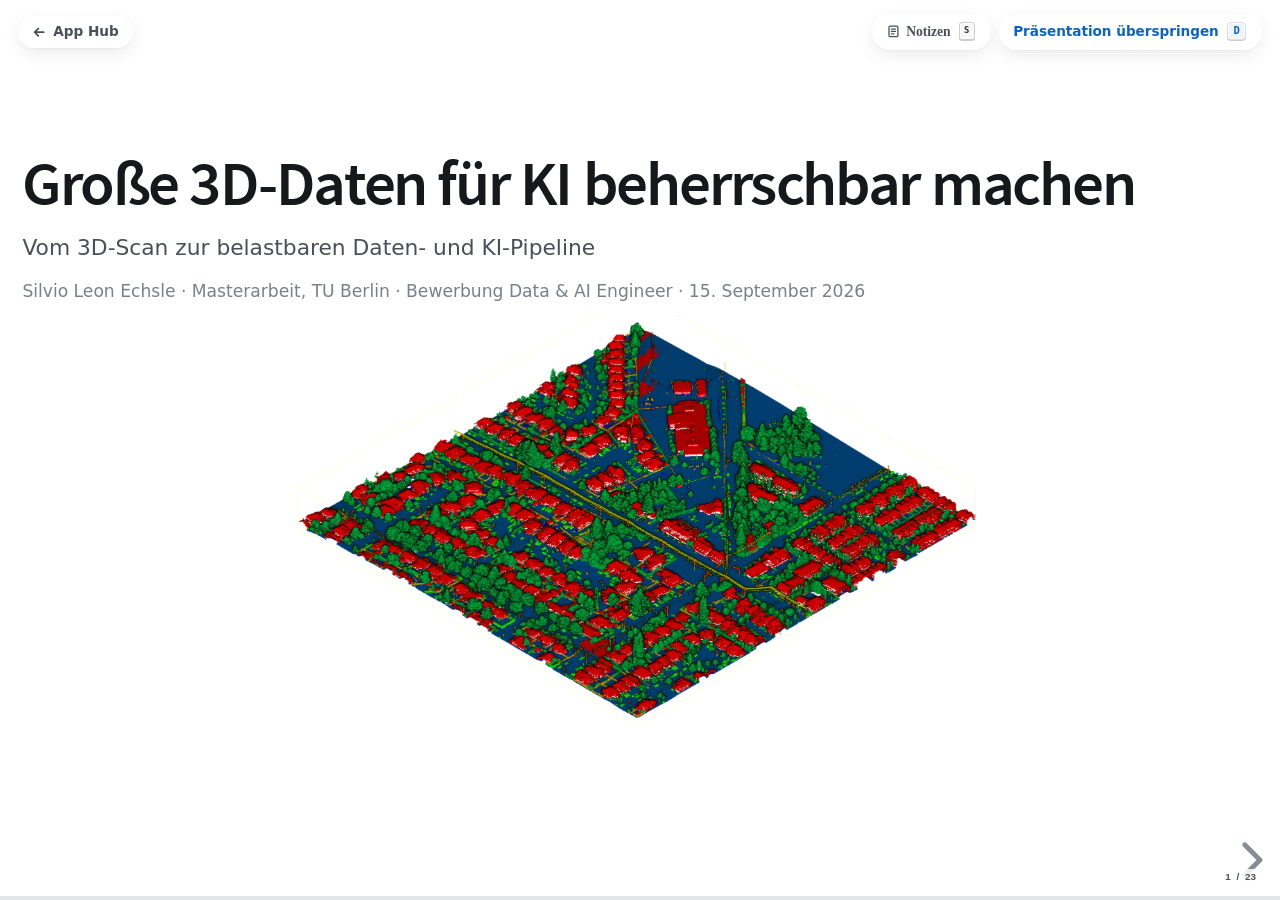
==== apps/point-cloud-toolkit/index.html @ a2a61ec9 "Update static presentation build" ====
<!DOCTYPE html><html lang="de"><head><meta charset="utf-8"><meta name="viewport" content="width=device-width, initial-scale=1.0, maximum-scale=1.0, user-scalable=no, minimal-ui"><title>Große 3D-Daten für KI beherrschbar machen</title><meta name="author" content="Silvio Leon Echsle"><link rel="stylesheet" href="presentation/revealjs/dist/reset.css"><link rel="stylesheet" href="presentation/revealjs/dist/reveal.css"><link rel="stylesheet" href="presentation/revealjs/dist/theme/white.css" id="theme"><!--This CSS is generated by the Asciidoctor reveal.js converter to further integrate AsciiDoc's existing semantic with reveal.js--><link rel="stylesheet" href="presentation/deck-generated-1.css"><meta name="color-scheme" content="light">
<meta name="description" content="Vom 3D-Scan zur belastbaren Daten- und KI-Pipeline – Bewerbungspräsentation Data &amp; AI Engineering">
<link rel="stylesheet" href="presentation/deck.css"></head><body><div class="reveal"><div class="slides"><section class="title" data-state="title"><h1>Große 3D-Daten für KI beherrschbar machen</h1><div class="preamble"><div class="paragraph subtitle"><p>Vom 3D-Scan zur belastbaren Daten- und KI-Pipeline</p></div>
<div class="paragraph meta"><p>Silvio Leon Echsle · Masterarbeit, TU Berlin · Bewerbung Data &amp; AI Engineer · 15. September 2026</p></div>
<div class="imageblock title-scene"><img src="presentation/images/global_scene_pred_kdtree.png" alt="Klassifizierte große 3D-Szene"></div>
<aside class="notes"><div class="ulist"><ul><li><p>Guten Morgen, vielen Dank für die Einladung</p></li><li><p>Ein Scanner erzeugt Millionen Punkte, aber noch kein Verständnis</p></li><li><p>Wie wird daraus eine belastbare KI-Lösung?</p></li><li><p>Masterarbeit an der TU Berlin</p></li><li><p>Zuerst die Daten selbst</p></li></ul></div></aside></div><p class="byline">
  <span class="author">Silvio Leon Echsle <a href="mailto:s.echsle@web.de">s.echsle@web.de</a></span>
  </p></section>
<section id="daten-verstehen" class="step-1"><h2>Ein Scanner macht die reale Welt messbar</h2><div class="slide-content"><div class="openblock scan-story"><div class="content"><div class="imageblock"><img src="presentation/images/als_vs_tls_mls_schematic.png" alt="als vs tls mls schematic" width="100%"></div>
<div class="paragraph scan-definition"><p>Ein 3D-Scanner tastet seine Umgebung ab. Millionen Messpunkte ergeben gemeinsam ein digitales 3D-Abbild.</p></div></div></div>
<div class="source-strip">
  <div><strong>aus der Luft</strong><span>Drohne oder Flugzeug</span></div>
  <div><strong>vom Boden</strong><span>stationärer Scanner</span></div>
  <div><strong>in Bewegung</strong><span>Fahrzeug oder Roboter</span></div>
</div>
<p class="scan-benefit"><strong>Nutzen</strong> Vermessung, Dokumentation und industrielle Prüfung</p>
<aside class="notes"><div class="ulist"><ul><li><p>Daten erfassen</p></li><li><p>Laser misst Abstand in viele Richtungen</p></li><li><p>Jeder Treffer wird ein Punkt im Raum</p></li><li><p>Viele Punkte ergeben Form und Oberfläche</p></li><li><p>Luftgestützte Erfassung von oben</p></li><li><p>Messpunkte werden erst durch einen Anwendungsfall wertvoll</p></li></ul></div></aside></div></section>
<section id="_beispiel_eine_digitalisierte_gasturbine" class="step-1"><h2>Beispiel: Eine digitalisierte Gasturbine</h2><div class="slide-content"><div class="industry-example">
  <img src="presentation/images/gas_turbine_scan_concept.png" alt="Illustration einer Gasturbine, die als 3D-Punktwolke erfasst wird">
  <div class="industry-copy">
    <div class="industry-question">Welche Punkte gehören zu welchem Bauteil?</div>
    <div class="industry-outcomes"><span>Bauteile erkennen</span><span>Soll und Ist vergleichen</span><span>Inspektion unterstützen</span><span>Digitalen Zwilling vorbereiten</span></div>
  </div>
</div>
<aside class="notes"><div class="ulist"><ul><li><p>Scan liefert zunächst Geometrie ohne Bauteilnamen</p></li><li><p>KI könnte Gehäuse, Leitungen oder Flansche unterscheiden</p></li><li><p>Darauf aufbauend Vergleich, Dokumentation und Wartung</p></li><li><p>Anwendungsfall mit Daten und Folgeprozess verbinden</p></li><li><p>Dafür braucht jeder Punkt eine Bedeutung</p></li></ul></div></aside></div></section>
<section id="_die_ki_gibt_jedem_punkt_eine_bedeutung" class="step-1"><h2>Die KI gibt jedem Punkt eine Bedeutung</h2><div class="slide-content"><div class="classification-visual">
  <div class="raw-cloud" aria-label="Unklassifizierte Punktwolke"><b></b><b></b><b></b><b></b><b></b><b></b><b></b><b></b><b></b><b></b><b></b><b></b><span>nur Messpunkte</span></div>
  <div class="classification-machine"><strong>KI</strong><small>betrachtet Form und Umgebung</small></div>
  <div class="labeled-cloud" aria-label="Klassifizierte Punktwolke"><b></b><b></b><b></b><b></b><b></b><b></b><b></b><b></b><b></b><b></b><b></b><b></b><span>Boden · Gebäude · Fahrzeug · Vegetation</span></div>
</div>
<p class="plain-definition"><strong>Semantische Segmentierung</strong> bedeutet hier: Die KI entscheidet für jeden Punkt, was er darstellt.</p>
<aside class="notes"><div class="ulist"><ul><li><p>Manuelle Beschriftung von Millionen Punkten nicht praktikabel</p></li><li><p>KI nutzt Geometrie und lokale Nachbarschaft</p></li><li><p>Fachbegriff erst nach dem Alltagsbild nennen</p></li><li><p>Semantische Segmentierung bedeutet Klasse pro Punkt</p></li><li><p>Boden, Gebäude, Fahrzeuge, Vegetation und Leitungen</p></li><li><p>Große Szenen erzeugen ein Skalierungsproblem</p></li></ul></div></aside></div></section>
<section id="zerlegen" class="step-2"><h2>Eine ganze Szene passt nicht auf einmal in den Grafikspeicher</h2><div class="slide-content"><div class="scale-problem">
  <div class="scale-scene"><strong>≈ 12 Mio.</strong><span>Punkte in einer Szene</span></div>
  <div class="scale-block">zu groß für einen Durchlauf</div>
  <div class="scale-gpu"><strong>45.000</strong><span>Punkte je Teilbereich im Experiment</span></div>
</div>
<div class="scale-reason"><span>Globale Aufmerksamkeit vergleicht jeden Punkt mit jedem anderen.</span><strong>144 Billionen Punktpaare</strong></div>
<aside class="notes"><div class="ulist"><ul><li><p>Zentrale technische Herausforderung</p></li><li><p>Ungefähr 12 Millionen Punkte in einer Szene</p></li><li><p>Modell verarbeitet begrenzte lokale Ausschnitte</p></li><li><p>Naive globale Aufmerksamkeit vergleicht jeden Punkt mit jedem Punkt</p></li><li><p>144 Billionen Paarwerte</p></li><li><p>Etwa 288 TB pro Kopf in FP16, nur für die Aufmerksamkeitsmatrix</p></li><li><p>Ohne Aktivierungen, Gradienten oder Optimierungszustände</p></li><li><p>Datenmenge strukturiert beherrschbar machen</p></li><li><p>Daraus folgt die gesamte Pipeline</p></li></ul></div></aside></div></section>
<section id="pipeline" class="step-2"><h2>Sechs Schritte machen große 3D-Daten beherrschbar</h2><div class="slide-content"><div class="pipeline-large">
  <a href="#/daten-verstehen"><b>1</b><strong>Daten erfassen</strong><span>3D-Szene verstehen</span></a>
  <a href="#/zerlegen"><b>2</b><strong>Daten zerlegen</strong><span>passende Teilbereiche</span></a>
  <a href="#/ki-anwenden"><b>3</b><strong>KI anwenden</strong><span>Klasse je Punkt</span></a>
  <a href="#/vereinen"><b>4</b><strong>Ergebnisse vereinen</strong><span>Gesamtszene herstellen</span></a>
  <a href="#/qualitaet"><b>5</b><strong>Qualität messen</strong><span>faire Kennzahlen</span></a>
  <a href="#/loesung-waehlen"><b>6</b><strong>Lösung wählen</strong><span>Zielkonflikte abwägen</span></a>
</div>
<p class="pipeline-purpose">Meine Arbeit: die vollständige Daten- und Evaluationspipeline aufbauen und ihre Stellschrauben systematisch vergleichen.</p>
<aside class="notes"><div class="ulist"><ul><li><p>Pipeline ist zugleich Gliederung</p></li><li><p>Von oben nach unten beziehungsweise von links nach rechts</p></li><li><p>Zerlegung und Zusammenführung als Stellschrauben</p></li><li><p>KI-Modell und Datensatz bewusst konstant</p></li><li><p>Kontrollierter Vergleich statt Einzelversuch</p></li><li><p>Komplette Pipeline statt nur Modellaufruf</p></li><li><p>Zuerst die Zerlegung</p></li></ul></div></aside></div></section>
<section id="_die_zerlegung_entscheidet_welchen_kontext_die_ki_sieht" class="step-2"><h2>Die Zerlegung entscheidet, welchen Kontext die KI sieht</h2><div class="slide-content"><div class="chunk-explorer" data-chunk-explorer>
  <div class="chunk-controls" role="group" aria-label="Zerlegungsmethode auswählen">
    <button type="button" data-strategy="xy" class="active">Raster</button>
    <button type="button" data-strategy="morton">Z-Kurve</button>
    <button type="button" data-strategy="bisect_xy_overlap">Teilung mit Überlappung</button>
  </div>
  <div class="chunk-stage">
    <canvas width="960" height="390" aria-label="Interaktive Darstellung der Punktzerlegung"></canvas>
    <div class="chunk-reading"><strong data-chunk-count>–</strong><span>Teilbereiche</span><strong data-chunk-overlap>–</strong><span>mehrfach betrachtete Punkte</span></div>
  </div>
</div>
<p class="chunk-explanation">Farbe zeigt die Zugehörigkeit. Ein Ring markiert Punkte, die mehrfach betrachtet werden.</p>
<aside class="notes"><div class="ulist"><ul><li><p>Zerlegung zuerst in Alltagssprache</p></li><li><p>Drei echte Zerlegungsstrategien aus dem Browserwerkzeug anklicken</p></li><li><p>Raster teilt in feste Flächen wie ein Schachbrett</p></li><li><p>Z-Kurve ordnet räumlich und bildet danach gleich große Gruppen</p></li><li><p>Überlappung betrachtet Randpunkte aus mehreren Blickwinkeln</p></li><li><p>Sechs Verfahren implementiert, Details im Backup</p></li><li><p>Zerlegung verändert den sichtbaren Kontext</p></li><li><p>Mehrere Lösungsansätze entwickeln</p></li><li><p>Jeder Teilbereich läuft durch dasselbe Modell</p></li></ul></div></aside></div></section>
<section id="ki-anwenden" class="step-3"><h2>Dasselbe KI-Modell analysiert jeden Teilbereich</h2><div class="slide-content"><div class="inference-flow">
  <div class="subset-stack"><i></i><i></i><i></i><span>Teilbereiche</span></div>
  <div class="model-core"><strong>Point Transformer V3</strong><span>erkennt lokale Formen und Nachbarschaften</span><small>für alle Versuche unverändert</small></div>
  <div class="prediction-stack"><i></i><i></i><i></i><span>Vorhersagen je Punkt</span></div>
</div>
<p class="plain-model">Der Modellname ist zweitrangig. Entscheidend ist der kontrollierte Versuchsaufbau: gleiche KI, andere Datenzerlegung.</p>
<aside class="notes"><div class="ulist"><ul><li><p>Modell nur auf Nutzenebene erklären</p></li><li><p>Erkennt lokale geometrische Muster</p></li><li><p>Gleicher Datensatz, gleiches Training, gleiches Modell</p></li><li><p>Nur Zerlegung und spätere Vereinigung variieren</p></li><li><p>Interne Datenanreicherung durch Drehen, Skalieren und Spiegeln</p></li><li><p>Keine Architekturdetails auf Hauptfolie</p></li><li><p>Variablen isolieren und Vergleich fair halten</p></li><li><p>Überlappung erzeugt mehrere Vorhersagen</p></li></ul></div></aside></div></section>
<section id="vereinen" class="step-4"><h2>Teilanalysen müssen wieder ein Gesamtbild ergeben</h2><div class="slide-content"><div class="merge-simple">
  <div class="votes"><span>Teil A: Gebäude</span><span>Teil B: Gebäude</span><span>Teil C: Boden</span></div>
  <div class="merge-rule"><strong>gewichten</strong><small>Mehrheit, Abstand oder Sicherheit</small></div>
  <div class="merge-answer"><strong>Gebäude</strong><span>eine konsistente Klasse</span></div>
</div>
<p class="merge-message">Mehrere lokale Sichtweisen können widersprechen. Eine klare Regel löst den Konflikt reproduzierbar.</p>
<aside class="notes"><div class="ulist"><ul><li><p>Überlappende Bereiche liefern mehrere Stimmen für denselben Punkt</p></li><li><p>Einfaches Beispiel auf der Folie</p></li><li><p>Vier Regeln verglichen</p></li><li><p>Mehrheit</p></li><li><p>Nähe zum Mittelpunkt des Teilbereichs</p></li><li><p>Sicherheit des Modells</p></li><li><p>Kombination aus Nähe und Sicherheit</p></li><li><p>Schnittstellen und Konfliktregeln explizit machen</p></li><li><p>Jetzt fair messen</p></li></ul></div></aside></div></section>
<section id="qualitaet" class="step-5"><h2>Eine automatisierte Pipeline macht 24 Varianten vergleichbar</h2><div class="slide-content"><div class="experiment-loop">
  <div><strong>6</strong><span>Zerlegungen</span></div><b>×</b><div><strong>4</strong><span>Regeln zum Vereinen</span></div><b>=</b><div class="experiment-total"><strong>24</strong><span>kontrollierte Varianten</span></div>
</div>
<div class="kpi-axis"><span><b>Qualität</b> Wie viele Klassen erkennt die KI?</span><span><b>Laufzeit</b> Wie lange dauert der gesamte Ablauf?</span><span><b>Ressourcen</b> Wie viel Speicher und Redundanz entstehen?</span></div>
<p class="transfer-line"><b>Transfer in die Industrie</b> Technische Ansätze anhand messbarer Kriterien bewerten.</p>
<aside class="notes"><div class="ulist"><ul><li><p>6 Zerlegungen mal 4 Vereinigungsregeln</p></li><li><p>Automatisierte Verarbeitung und Auswertung</p></li><li><p>Gleiche Datenaufteilung und identische Modellbedingungen</p></li><li><p>Qualität nicht nur als Gesamtgenauigkeit</p></li><li><p>Laufzeit umfasst Verarbeitungskette</p></li><li><p>Ressourcen berücksichtigen Speicher und Mehrfacharbeit</p></li><li><p>Reproduzierbare Experimente und Kennzahlen</p></li><li><p>Die Daten zeigen klare Gewinner und Zielkonflikte</p></li></ul></div></aside></div></section>
<section id="loesung-waehlen" class="step-6"><h2>Der K-D-Baum liefert in diesem Versuch die beste Qualität</h2><div class="slide-content"><div class="result-visual">
  <svg viewBox="0 0 1120 420" role="img" aria-label="Qualität der Zerlegungsmethoden im Verhältnis zur Gesamtlaufzeit" data-result-chart></svg>
  <div class="result-summary"><span><b>0,5552</b>beste Qualität</span><span><b>26 h</b>vollständiger Lauf</span><span><b>≈ 15 h</b>schnellere Z-Kurve</span></div>
</div>
<aside class="notes"><div class="ulist"><ul><li><p>Bestwert im kontrollierten Vergleich</p></li><li><p>K-D-Baum plus kombinierte Gewichtung</p></li><li><p>mIoU 0,5552 als relative Vergleichsgröße</p></li><li><p>Diagramm aus den Messwerten in evidence.json</p></li><li><p>Z-Kurven-Sortierung schneller, aber deutlicher Qualitätsverlust</p></li><li><p>Keine Behauptung eines allgemeinen Benchmark-Siegs</p></li><li><p>Gute lokale Sicht wichtiger als spätere Reparatur</p></li><li><p>Entscheidung aus Messdaten ableiten</p></li><li><p>Industrielle Wahl braucht die Abwägung</p></li></ul></div></aside></div></section>
<section id="_industrielle_lösungen_balancieren_qualität_und_rechenaufwand" class="step-6"><h2>Industrielle Lösungen balancieren Qualität und Rechenaufwand</h2><div class="slide-content"><div class="tradeoff-field">
  <div class="tradeoff-axis y">höhere Qualität</div>
  <div class="tradeoff-axis x">geringerer Aufwand</div>
  <span class="option fast">schnell</span>
  <span class="option quality">beste Qualität</span>
  <span class="option balance">passender Betriebspunkt</span>
</div>
<div class="tradeoff-caption"><strong>Meine Entscheidung hängt vom Einsatz ab.</strong><span>Stapelverarbeitung erlaubt andere Laufzeiten als eine Prüfung nahe Echtzeit.</span></div>
<aside class="notes"><div class="ulist"><ul><li><p>Qualität allein reicht für Betrieb nicht</p></li><li><p>Vollständige Versuchsläufe dauerten etwa 14 bis 35 Stunden</p></li><li><p>Mehr Überlappung bedeutet mehr Kontext und mehr Rechenarbeit</p></li><li><p>Betriebspunkt vom Anwendungsfall ableiten</p></li><li><p>Nächtlicher Stapellauf gegen schnelle Inspektionsrückmeldung</p></li><li><p>Technische Zielkonflikte mit Prozessanforderungen verbinden</p></li><li><p>Dafür braucht es eine robuste Systemstruktur</p></li></ul></div></aside></div></section>
<section id="_aus_dem_experiment_entstand_eine_reproduzierbare_datenpipeline" class="step-6"><h2>Aus dem Experiment entstand eine reproduzierbare Datenpipeline</h2><div class="slide-content"><div class="engineering-pipeline">
  <span><b>Daten</b> versionierte Eingaben</span><i>›</i><span><b>Verarbeitung</b> automatisierte Läufe</span><i>›</i><span><b>Ergebnisse</b> gespeicherte Vorhersagen</span><i>›</i><span><b>Entscheidung</b> vergleichbare Kennzahlen</span>
</div>
<div class="engineering-evidence"><div><strong>wiederholbar</strong><span>Konfiguration statt Handarbeit</span></div><div><strong>rückverfolgbar</strong><span>persistente Zwischenergebnisse</span></div><div><strong>skalierbar</strong><span>Teilbereiche unabhängig verarbeiten</span></div></div>
<p class="transfer-line"><b>Transfer in die Industrie</b> Von der Pilotidee zu einem prüfbaren, automatisierbaren Ablauf.</p>
<p class="role-bridge">Anwendungsfall verstehen · Daten beherrschbar machen · KI integrieren · Entscheidungen belegen</p>
<aside class="notes"><div class="ulist"><ul><li><p>Projekt nicht nur Modellvergleich</p></li><li><p>Persistente Teilmengen und Vorhersagen als klare Schnittstellen</p></li><li><p>Konfigurationen steuern reproduzierbare Läufe</p></li><li><p>Zwischenergebnisse ermöglichen Prüfung und Wiederaufnahme</p></li><li><p>Teilbereiche unabhängig und parallel verarbeitbar</p></li><li><p>Datenintegration, Verarbeitung, Monitoring und Entscheidung</p></li><li><p>Python, Automatisierung, Datenarchitektur und Engineering</p></li><li><p>Anwendungsfall, Daten, KI und messbare Entscheidung verbinden</p></li><li><p>Danach die eingesetzten Technologien</p></li></ul></div></aside></div></section>
<section id="_technologien_nach_aufgabe" class="step-6"><h2>Technologien nach Aufgabe</h2><div class="slide-content"><div class="stack">
  <div class="stack-row"><div class="stack-stage">Daten</div><div class="stack-items"><span class="chip textmark">DALES</span><span class="chip textmark">PLY</span><span class="chip"><img src="presentation/logos/numpy.svg" alt="NumPy"><span>NumPy</span></span></div></div>
  <div class="stack-row"><div class="stack-stage">Zerlegung</div><div class="stack-items"><span class="chip"><img src="presentation/logos/python.svg" alt="Python"><span>Python 3.10</span></span><span class="chip"><img src="presentation/logos/scipy.svg" alt="SciPy"><span>SciPy</span></span><span class="chip"><img src="presentation/logos/numba.svg" alt="Numba"><span>Numba</span></span><span class="chip textmark">FAISS</span></div></div>
  <div class="stack-row accent"><div class="stack-stage">KI</div><div class="stack-items"><span class="chip"><img src="presentation/logos/pytorch.svg" alt="PyTorch"><span>PyTorch 2.5</span></span><span class="chip"><img src="presentation/logos/nvidia.svg" alt="CUDA"><span>CUDA 12.4</span></span><span class="chip textmark">Pointcept</span><span class="chip textmark">PTv3</span></div></div>
  <div class="stack-row"><div class="stack-stage">Auswertung</div><div class="stack-items"><span class="chip"><img src="presentation/logos/numpy.svg" alt="NumPy"><span>NumPy</span></span><span class="chip textmark">Matplotlib</span></div></div>
  <div class="stack-row"><div class="stack-stage">Automatisierung</div><div class="stack-items"><span class="chip"><img src="presentation/logos/jupyter.svg" alt="Jupyter"><span>Jupyter</span></span><span class="chip"><img src="presentation/logos/git.svg" alt="Git"><span>Git</span></span><span class="chip"><img src="presentation/logos/gnubash.svg" alt="Bash"><span>Bash</span></span><span class="chip"><img src="presentation/logos/pytest.svg" alt="pytest"><span>pytest</span></span></div></div>
  <div class="stack-row accent"><div class="stack-stage">Produktisierung</div><div class="stack-items"><span class="chip"><img src="presentation/logos/flask.svg" alt="Flask"><span>Flask</span></span><span class="chip"><img src="presentation/logos/javascript.svg" alt="JavaScript"><span>JavaScript</span></span><span class="chip"><img src="presentation/logos/html5.svg" alt="HTML"><span>HTML</span></span><span class="chip"><img src="presentation/logos/css3.svg" alt="CSS"><span>CSS</span></span><span class="chip textmark">REST</span></div></div>
  <div class="stack-row"><div class="stack-stage">Präsentation</div><div class="stack-items"><span class="chip"><img src="presentation/logos/latex.svg" alt="LaTeX"><span>LaTeX</span></span><span class="chip"><img src="presentation/logos/asciidoctor.svg" alt="AsciiDoc"><span>AsciiDoc</span></span><span class="chip"><img src="presentation/logos/revealdotjs.svg" alt="Reveal.js"><span>Reveal.js</span></span></div></div>
</div>
<aside class="notes"><div class="ulist"><ul><li><p>Technologien nach ihrer Aufgabe erklären, Logos nicht vorlesen</p></li><li><p>Python, NumPy, SciPy und Numba für Daten und Geometrie</p></li><li><p>PyTorch, Pointcept, PTv3 und CUDA für das Modell</p></li><li><p>Jupyter, Git, Bash und pytest für reproduzierbare Experimente</p></li><li><p>Flask, JavaScript, HTML und CSS für die spätere Produktisierung</p></li><li><p>LaTeX, AsciiDoc und Reveal.js für Dokumentation und Vortrag</p></li><li><p>Vom Datensatz bis zum auslieferbaren Werkzeug</p></li><li><p>Mein Fazit</p></li></ul></div></aside></div></section>
<section id="_vom_technischen_problem_zur_belastbaren_ki_lösung" class="step-6"><h2>Vom technischen Problem zur belastbaren KI-Lösung</h2><div class="slide-content"><div class="closing-three">
  <div><span>Technisch</span><strong>mehrere Strategien entwickelt und getestet</strong></div>
  <div><span>Methodisch</span><strong>Qualität und Aufwand reproduzierbar vergleichbar gemacht</strong></div>
  <div><span>Transfer</span><strong>einen skalierbaren Weg vom Datensatz zur Entscheidung geschaffen</strong></div>
</div>
<p class="closing-statement">Diesen Weg möchte ich bei Siemens Energy für industrielle Daten- und KI-Anwendungen weitergehen.</p>
<aside class="notes"><div class="ulist"><ul><li><p>Sechs Zerlegungen und vier Vereinigungsregeln</p></li><li><p>Kontrollierte, automatisierte Auswertung</p></li><li><p>Skalierbare Datenverarbeitung und belegte Entscheidung</p></li><li><p>Verbindung aus Software Engineering, Datenpipeline und KI</p></li><li><p>Dank und Fragen</p></li><li><p>Bei Interesse kurze Vorführung</p></li></ul></div></aside></div></section>
<section id="_optional_75_sekunden_vorführung" class="demo-slide"><h2>Optional: 75 Sekunden Vorführung</h2><div class="slide-content"><div class="openblock demo-flow"><div class="content"><div class="paragraph step"><p><strong>1</strong> Punktwolke laden</p></div>
<div class="paragraph step"><p><strong>2</strong> Daten prüfen</p></div>
<div class="paragraph step"><p><strong>3</strong> Zerlegung wählen</p></div>
<div class="paragraph step"><p><strong>4</strong> Teile erzeugen</p></div>
<div class="paragraph step"><p><strong>5</strong> Ergebnis prüfen</p></div>
<div class="paragraph step"><p><strong>6</strong> Szene herstellen</p></div></div></div>
<div class="openblock two-col demo-preview"><div class="content"><div class="exampleblock col"><div class="content"><div class="paragraph demo-cta"><p>Vorführung starten</p></div>
<div class="paragraph demo-hint"><p>Erwartetes Ergebnis: <strong>2.304 Punkte</strong> werden in <strong>16 Teilbereiche</strong> zerlegt und ohne Verlust wieder zu <strong>2.304 Punkten</strong> zusammengesetzt.</p></div></div></div>
<div class="exampleblock col"><div class="content"><div class="demo-result" aria-label="Erwartetes Ergebnis der Live-Vorführung">
  <span><strong>2.304</strong>Punkte geladen</span>
  <span><strong>16</strong>Teilbereiche erzeugt</span>
  <span><strong>0</strong>Punkte verloren</span>
  <span><strong>2.304</strong>Punkte rekonstruiert</span>
</div></div></div></div></div>
<aside class="notes"><div class="ulist"><ul><li><p>Hier läuft dieselbe Pipeline in klein direkt im Browser</p></li><li><p>Beispieldatei laden</p></li><li><p>Zuerst Struktur und Metadaten prüfen</p></li><li><p>Zerlegung wählen und ausführen</p></li><li><p>Aus einer Szene entstehen 16 unabhängig verarbeitbare Teilbereiche</p></li><li><p>Validieren und rekonstruieren</p></li><li><p>Alle 2.304 Punkte sind eindeutig zurückgeführt, keiner fehlt</p></li><li><p>Keine Experimentierfunktionen öffnen</p></li><li><p>Bei Problemen Ergebniszahlen auf der Folie zeigen</p></li></ul></div></aside></div></section>
<section id="_backup" class="backup-divider"><h2>Backup</h2><div class="slide-content"><aside class="notes"><div class="ulist"><ul><li><p>Nur für Rückfragen</p></li></ul></div></aside></div></section>
<section id="_backup_die_sechs_zerlegungsmethoden"><h2>Backup: Die sechs Zerlegungsmethoden</h2><div class="slide-content"><div class="method-grid" aria-label="Sechs Zerlegungsverfahren">
  <button class="method-card" type="button"><strong>Flächenraster</strong><span>regelmäßige Zellen in der Ebene</span></button>
  <button class="method-card" type="button"><strong>Z-Kurven-Sortierung</strong><span>räumliche Reihenfolge</span></button>
  <button class="method-card" type="button"><strong>K-D-Baum</strong><span>rekursive Teilung am Median</span></button>
  <button class="method-card" type="button"><strong>Rekursive Flächenteilung</strong><span>Teilung bis zum Punktbudget</span></button>
  <button class="method-card" type="button"><strong>Kugelnachbarschaften</strong><span>lokale Umgebung um Ankerpunkte</span></button>
  <button class="method-card" type="button"><strong>Zylindernachbarschaften</strong><span>Umgebung über die volle Höhe</span></button>
</div></div></section>
<section id="_backup_ergebnisse_aller_24_kombinationen"><h2>Backup: Ergebnisse aller 24 Kombinationen</h2><div class="slide-content"><figure class="interactive-canvas wide"><canvas data-figure-src="presentation/figures/02_result_matrix.svg" aria-label="Ergebnisvergleich aller 24 Kombinationen"></canvas></figure></div></section>
<section id="_backup_überlappung_verändert_kontext_und_aufwand"><h2>Backup: Überlappung verändert Kontext und Aufwand</h2><div class="slide-content"><figure class="interactive-canvas wide"><canvas data-figure-src="presentation/figures/05_overlap_vs_gain.svg" aria-label="Mehrfachabdeckung und Gewinn durch Zusammenführung"></canvas></figure></div></section>
<section id="_backup_qualität_und_laufzeit"><h2>Backup: Qualität und Laufzeit</h2><div class="slide-content"><figure class="interactive-canvas wide"><canvas data-figure-src="presentation/figures/04_quality_vs_cost.svg" aria-label="Qualität im Verhältnis zur Gesamtlaufzeit"></canvas></figure></div></section>
<section id="_backup_auswahl_des_nachbarschaftsverfahrens"><h2>Backup: Auswahl des Nachbarschaftsverfahrens</h2><div class="slide-content"><figure class="interactive-canvas wide"><canvas data-figure-src="presentation/figures/09_knn_backends.svg" aria-label="Verfahren zur Suche nächster Nachbarn unter Speichergrenze"></canvas></figure></div></section>
<section id="_backup_grenzen_der_aussage"><h2>Backup: Grenzen der Aussage</h2><div class="slide-content"><div class="openblock limitations"><div class="content"><div class="ulist"><ul><li><p>Ein Modelltyp und ein Datensatz</p></li><li><p>Ein vollständiger Lauf je Kombination, keine Wiederholung mit mehreren Zufallsstarts</p></li><li><p>Vergleich innerhalb des Versuchsaufbaus, kein Anspruch auf allgemeinen Benchmark-Sieg</p></li><li><p>Produktisierung und Browserwerkzeug entstanden nach der Masterarbeit</p></li></ul></div></div></div></div></section></div></div><script src="presentation/revealjs/dist/reveal.js"></script><script src="presentation/deck-init-1.js"></script><script src="presentation/deck-init-2.js"></script><!--
  Integration chrome. Injected by Asciidoctor at build time via :docinfo: shared,
  so the generated Reveal HTML never has to be edited by hand.
-->
<div class="deck-chrome" id="deck-chrome">
  <a class="deck-back" href="../../index.html" title="Zurück zum App Hub" aria-label="Zurück zum App Hub">
    <svg viewBox="0 0 16 16" aria-hidden="true" focusable="false">
      <path d="M13 8H3M7 4L3 8l4 4" fill="none" stroke="currentColor" stroke-width="2"
            stroke-linecap="round" stroke-linejoin="round"></path>
    </svg>
    <span>App Hub</span>
  </a>
  <div class="deck-actions">
    <button class="deck-notes" id="deck-notes" type="button"
            title="Sprecheransicht in einem zweiten Fenster öffnen">
      <svg viewBox="0 0 16 16" aria-hidden="true" focusable="false">
        <rect x="2.5" y="1.5" width="11" height="13" rx="1.5" fill="none" stroke="currentColor"
              stroke-width="1.6"></rect>
        <path d="M5.5 5h5M5.5 8h5M5.5 11h3" stroke="currentColor" stroke-width="1.6"
              stroke-linecap="round"></path>
      </svg>
      <span>Notizen</span>
      <kbd>S</kbd>
    </button>
    <a class="deck-skip" id="deck-skip" href="demo.html">
      Präsentation überspringen
      <kbd>D</kbd>
    </a>
  </div>
</div>
<script src="browser-core.js" defer></script>
<script src="evidence.js" defer></script>
<script src="presentation/deck.js" defer></script></body></html>
---- apps/point-cloud-toolkit/presentation/revealjs/dist/reveal.css ----
/**
 * reveal.js 5.2.0
 * https://revealjs.com
 * MIT licensed
 *
 * Copyright (C) 2011-2024 Hakim El Hattab, https://hakim.se
 */

.reveal .r-stretch,.reveal .stretch{max-width:none;max-height:none}.reveal pre.r-stretch code,.reveal pre.stretch code{height:100%;max-height:100%;box-sizing:border-box}.reveal .r-fit-text{display:inline-block;white-space:nowrap}.reveal .r-stack{display:grid;grid-template-rows:100%}.reveal .r-stack>*{grid-area:1/1;margin:auto}.reveal .r-hstack,.reveal .r-vstack{display:flex}.reveal .r-hstack img,.reveal .r-hstack video,.reveal .r-vstack img,.reveal .r-vstack video{min-width:0;min-height:0;object-fit:contain}.reveal .r-vstack{flex-direction:column;align-items:center;justify-content:center}.reveal .r-hstack{flex-direction:row;align-items:center;justify-content:center}.reveal .items-stretch{align-items:stretch}.reveal .items-start{align-items:flex-start}.reveal .items-center{align-items:center}.reveal .items-end{align-items:flex-end}.reveal .justify-between{justify-content:space-between}.reveal .justify-around{justify-content:space-around}.reveal .justify-start{justify-content:flex-start}.reveal .justify-center{justify-content:center}.reveal .justify-end{justify-content:flex-end}html.reveal-full-page{width:100%;height:100%;height:100vh;height:calc(var(--vh,1vh) * 100);height:100dvh;overflow:hidden}.reveal-viewport{height:100%;overflow:hidden;position:relative;line-height:1;margin:0;background-color:#fff;color:#000;--r-controls-spacing:12px;--r-overlay-header-height:40px;--r-overlay-margin:0px;--r-overlay-padding:6px;--r-overlay-gap:5px}@media screen and (max-width:1024px),(max-height:768px){.reveal-viewport{--r-overlay-header-height:26px}}.reveal-viewport:fullscreen{top:0!important;left:0!important;width:100%!important;height:100%!important;transform:none!important}.reveal .fragment{transition:all .2s ease}.reveal .fragment:not(.custom){opacity:0;visibility:hidden;will-change:opacity}.reveal .fragment.visible{opacity:1;visibility:inherit}.reveal .fragment.disabled{transition:none}.reveal .fragment.grow{opacity:1;visibility:inherit}.reveal .fragment.grow.visible{transform:scale(1.3)}.reveal .fragment.shrink{opacity:1;visibility:inherit}.reveal .fragment.shrink.visible{transform:scale(.7)}.reveal .fragment.zoom-in{transform:scale(.1)}.reveal .fragment.zoom-in.visible{transform:none}.reveal .fragment.fade-out{opacity:1;visibility:inherit}.reveal .fragment.fade-out.visible{opacity:0;visibility:hidden}.reveal .fragment.semi-fade-out{opacity:1;visibility:inherit}.reveal .fragment.semi-fade-out.visible{opacity:.5;visibility:inherit}.reveal .fragment.strike{opacity:1;visibility:inherit}.reveal .fragment.strike.visible{text-decoration:line-through}.reveal .fragment.fade-up{transform:translate(0,40px)}.reveal .fragment.fade-up.visible{transform:translate(0,0)}.reveal .fragment.fade-down{transform:translate(0,-40px)}.reveal .fragment.fade-down.visible{transform:translate(0,0)}.reveal .fragment.fade-right{transform:translate(-40px,0)}.reveal .fragment.fade-right.visible{transform:translate(0,0)}.reveal .fragment.fade-left{transform:translate(40px,0)}.reveal .fragment.fade-left.visible{transform:translate(0,0)}.reveal .fragment.current-visible,.reveal .fragment.fade-in-then-out{opacity:0;visibility:hidden}.reveal .fragment.current-visible.current-fragment,.reveal .fragment.fade-in-then-out.current-fragment{opacity:1;visibility:inherit}.reveal .fragment.fade-in-then-semi-out{opacity:0;visibility:hidden}.reveal .fragment.fade-in-then-semi-out.visible{opacity:.5;visibility:inherit}.reveal .fragment.fade-in-then-semi-out.current-fragment{opacity:1;visibility:inherit}.reveal .fragment.highlight-blue,.reveal .fragment.highlight-current-blue,.reveal .fragment.highlight-current-green,.reveal .fragment.highlight-current-red,.reveal .fragment.highlight-green,.reveal .fragment.highlight-red{opacity:1;visibility:inherit}.reveal .fragment.highlight-red.visible{color:#ff2c2d}.reveal .fragment.highlight-green.visible{color:#17ff2e}.reveal .fragment.highlight-blue.visible{color:#1b91ff}.reveal .fragment.highlight-current-red.current-fragment{color:#ff2c2d}.reveal .fragment.highlight-current-green.current-fragment{color:#17ff2e}.reveal .fragment.highlight-current-blue.current-fragment{color:#1b91ff}.reveal:after{content:"";font-style:italic}.reveal iframe{z-index:1}.reveal a{position:relative}@keyframes bounce-right{0%,10%,25%,40%,50%{transform:translateX(0)}20%{transform:translateX(10px)}30%{transform:translateX(-5px)}}@keyframes bounce-left{0%,10%,25%,40%,50%{transform:translateX(0)}20%{transform:translateX(-10px)}30%{transform:translateX(5px)}}@keyframes bounce-down{0%,10%,25%,40%,50%{transform:translateY(0)}20%{transform:translateY(10px)}30%{transform:translateY(-5px)}}.reveal .controls{display:none;position:absolute;top:auto;bottom:var(--r-controls-spacing);right:var(--r-controls-spacing);left:auto;z-index:11;color:#000;pointer-events:none;font-size:10px}.reveal .controls button{position:absolute;padding:0;background-color:transparent;border:0;outline:0;cursor:pointer;color:currentColor;transform:scale(.9999);transition:color .2s ease,opacity .2s ease,transform .2s ease;z-index:2;pointer-events:auto;font-size:inherit;visibility:hidden;opacity:0;-webkit-appearance:none;-webkit-tap-highlight-color:transparent}.reveal .controls .controls-arrow:after,.reveal .controls .controls-arrow:before{content:"";position:absolute;top:0;left:0;width:2.6em;height:.5em;border-radius:.25em;background-color:currentColor;transition:all .15s ease,background-color .8s ease;transform-origin:.2em 50%;will-change:transform}.reveal .controls .controls-arrow{position:relative;width:3.6em;height:3.6em}.reveal .controls .controls-arrow:before{transform:translateX(.5em) translateY(1.55em) rotate(45deg)}.reveal .controls .controls-arrow:after{transform:translateX(.5em) translateY(1.55em) rotate(-45deg)}.reveal .controls .controls-arrow:hover:before{transform:translateX(.5em) translateY(1.55em) rotate(40deg)}.reveal .controls .controls-arrow:hover:after{transform:translateX(.5em) translateY(1.55em) rotate(-40deg)}.reveal .controls .controls-arrow:active:before{transform:translateX(.5em) translateY(1.55em) rotate(36deg)}.reveal .controls .controls-arrow:active:after{transform:translateX(.5em) translateY(1.55em) rotate(-36deg)}.reveal .controls .navigate-left{right:6.4em;bottom:3.2em;transform:translateX(-10px)}.reveal .controls .navigate-left.highlight{animation:bounce-left 2s 50 both ease-out}.reveal .controls .navigate-right{right:0;bottom:3.2em;transform:translateX(10px)}.reveal .controls .navigate-right .controls-arrow{transform:rotate(180deg)}.reveal .controls .navigate-right.highlight{animation:bounce-right 2s 50 both ease-out}.reveal .controls .navigate-up{right:3.2em;bottom:6.4em;transform:translateY(-10px)}.reveal .controls .navigate-up .controls-arrow{transform:rotate(90deg)}.reveal .controls .navigate-down{right:3.2em;bottom:-1.4em;padding-bottom:1.4em;transform:translateY(10px)}.reveal .controls .navigate-down .controls-arrow{transform:rotate(-90deg)}.reveal .controls .navigate-down.highlight{animation:bounce-down 2s 50 both ease-out}.reveal .controls[data-controls-back-arrows=faded] .navigate-up.enabled{opacity:.3}.reveal .controls[data-controls-back-arrows=faded] .navigate-up.enabled:hover{opacity:1}.reveal .controls[data-controls-back-arrows=hidden] .navigate-up.enabled{opacity:0;visibility:hidden}.reveal .controls .enabled{visibility:visible;opacity:.9;cursor:pointer;transform:none}.reveal .controls .enabled.fragmented{opacity:.5}.reveal .controls .enabled.fragmented:hover,.reveal .controls .enabled:hover{opacity:1}.reveal:not(.rtl) .controls[data-controls-back-arrows=faded] .navigate-left.enabled{opacity:.3}.reveal:not(.rtl) .controls[data-controls-back-arrows=faded] .navigate-left.enabled:hover{opacity:1}.reveal:not(.rtl) .controls[data-controls-back-arrows=hidden] .navigate-left.enabled{opacity:0;visibility:hidden}.reveal.rtl .controls[data-controls-back-arrows=faded] .navigate-right.enabled{opacity:.3}.reveal.rtl .controls[data-controls-back-arrows=faded] .navigate-right.enabled:hover{opacity:1}.reveal.rtl .controls[data-controls-back-arrows=hidden] .navigate-right.enabled{opacity:0;visibility:hidden}.reveal[data-navigation-mode=linear].has-horizontal-slides .navigate-down,.reveal[data-navigation-mode=linear].has-horizontal-slides .navigate-up{display:none}.reveal:not(.has-vertical-slides) .controls .navigate-left,.reveal[data-navigation-mode=linear].has-horizontal-slides .navigate-left{bottom:1.4em;right:5.5em}.reveal:not(.has-vertical-slides) .controls .navigate-right,.reveal[data-navigation-mode=linear].has-horizontal-slides .navigate-right{bottom:1.4em;right:.5em}.reveal:not(.has-horizontal-slides) .controls .navigate-up{right:1.4em;bottom:5em}.reveal:not(.has-horizontal-slides) .controls .navigate-down{right:1.4em;bottom:.5em}.reveal.has-dark-background .controls{color:#fff}.reveal.has-light-background .controls{color:#000}.reveal.no-hover .controls .controls-arrow:active:before,.reveal.no-hover .controls .controls-arrow:hover:before{transform:translateX(.5em) translateY(1.55em) rotate(45deg)}.reveal.no-hover .controls .controls-arrow:active:after,.reveal.no-hover .controls .controls-arrow:hover:after{transform:translateX(.5em) translateY(1.55em) rotate(-45deg)}@media screen and (min-width:500px){.reveal-viewport{--r-controls-spacing:0.8em}.reveal .controls[data-controls-layout=edges]{top:0;right:0;bottom:0;left:0}.reveal .controls[data-controls-layout=edges] .navigate-down,.reveal .controls[data-controls-layout=edges] .navigate-left,.reveal .controls[data-controls-layout=edges] .navigate-right,.reveal .controls[data-controls-layout=edges] .navigate-up{bottom:auto;right:auto}.reveal .controls[data-controls-layout=edges] .navigate-left{top:50%;left:var(--r-controls-spacing);margin-top:-1.8em}.reveal .controls[data-controls-layout=edges] .navigate-right{top:50%;right:var(--r-controls-spacing);margin-top:-1.8em}.reveal .controls[data-controls-layout=edges] .navigate-up{top:var(--r-controls-spacing);left:50%;margin-left:-1.8em}.reveal .controls[data-controls-layout=edges] .navigate-down{bottom:calc(var(--r-controls-spacing) - 1.4em + .3em);left:50%;margin-left:-1.8em}}.reveal .progress{position:absolute;display:none;height:3px;width:100%;bottom:0;left:0;z-index:10;background-color:rgba(0,0,0,.2);color:#fff}.reveal .progress:after{content:"";display:block;position:absolute;height:10px;width:100%;top:-10px}.reveal .progress span{display:block;height:100%;width:100%;background-color:currentColor;transition:transform .8s cubic-bezier(.26,.86,.44,.985);transform-origin:0 0;transform:scaleX(0)}.reveal .slide-number{position:absolute;display:block;right:8px;bottom:8px;z-index:31;font-family:Helvetica,sans-serif;font-size:12px;line-height:1;color:#fff;background-color:rgba(0,0,0,.4);padding:5px}.reveal .slide-number a{color:currentColor}.reveal .slide-number-delimiter{margin:0 3px}.reveal{position:relative;width:100%;height:100%;overflow:hidden;touch-action:pinch-zoom}.reveal.embedded{touch-action:pan-y}.reveal.embedded.is-vertical-slide{touch-action:none}.reveal .slides{position:absolute;width:100%;height:100%;top:0;right:0;bottom:0;left:0;margin:auto;pointer-events:none;overflow:visible;z-index:1;text-align:center;perspective:600px;perspective-origin:50% 40%}.reveal .slides>section{perspective:600px}.reveal .slides>section,.reveal .slides>section>section{display:none;position:absolute;width:100%;pointer-events:auto;z-index:10;transform-style:flat;transition:transform-origin .8s cubic-bezier(.26,.86,.44,.985),transform .8s cubic-bezier(.26,.86,.44,.985),visibility .8s cubic-bezier(.26,.86,.44,.985),opacity .8s cubic-bezier(.26,.86,.44,.985)}.reveal[data-transition-speed=fast] .slides section{transition-duration:.4s}.reveal[data-transition-speed=slow] .slides section{transition-duration:1.2s}.reveal .slides section[data-transition-speed=fast]{transition-duration:.4s}.reveal .slides section[data-transition-speed=slow]{transition-duration:1.2s}.reveal .slides>section.stack{padding-top:0;padding-bottom:0;pointer-events:none;height:100%}.reveal .slides>section.present,.reveal .slides>section>section.present{display:block;z-index:11;opacity:1}.reveal .slides>section:empty,.reveal .slides>section>section:empty,.reveal .slides>section>section[data-background-interactive],.reveal .slides>section[data-background-interactive]{pointer-events:none}.reveal.center,.reveal.center .slides,.reveal.center .slides section{min-height:0!important}.reveal .slides>section:not(.present),.reveal .slides>section>section:not(.present){pointer-events:none}.reveal.overview .slides>section,.reveal.overview .slides>section>section{pointer-events:auto}.reveal .slides>section.future,.reveal .slides>section.future>section,.reveal .slides>section.past,.reveal .slides>section.past>section,.reveal .slides>section>section.future,.reveal .slides>section>section.past{opacity:0}.reveal .slides>section[data-transition=slide].past,.reveal .slides>section[data-transition~=slide-out].past,.reveal.slide .slides>section:not([data-transition]).past{transform:translate(-150%,0)}.reveal .slides>section[data-transition=slide].future,.reveal .slides>section[data-transition~=slide-in].future,.reveal.slide .slides>section:not([data-transition]).future{transform:translate(150%,0)}.reveal .slides>section>section[data-transition=slide].past,.reveal .slides>section>section[data-transition~=slide-out].past,.reveal.slide .slides>section>section:not([data-transition]).past{transform:translate(0,-150%)}.reveal .slides>section>section[data-transition=slide].future,.reveal .slides>section>section[data-transition~=slide-in].future,.reveal.slide .slides>section>section:not([data-transition]).future{transform:translate(0,150%)}.reveal .slides>section[data-transition=linear].past,.reveal .slides>section[data-transition~=linear-out].past,.reveal.linear .slides>section:not([data-transition]).past{transform:translate(-150%,0)}.reveal .slides>section[data-transition=linear].future,.reveal .slides>section[data-transition~=linear-in].future,.reveal.linear .slides>section:not([data-transition]).future{transform:translate(150%,0)}.reveal .slides>section>section[data-transition=linear].past,.reveal .slides>section>section[data-transition~=linear-out].past,.reveal.linear .slides>section>section:not([data-transition]).past{transform:translate(0,-150%)}.reveal .slides>section>section[data-transition=linear].future,.reveal .slides>section>section[data-transition~=linear-in].future,.reveal.linear .slides>section>section:not([data-transition]).future{transform:translate(0,150%)}.reveal .slides section[data-transition=default].stack,.reveal.default .slides section.stack{transform-style:preserve-3d}.reveal .slides>section[data-transition=default].past,.reveal .slides>section[data-transition~=default-out].past,.reveal.default .slides>section:not([data-transition]).past{transform:translate3d(-100%,0,0) rotateY(-90deg) translate3d(-100%,0,0)}.reveal .slides>section[data-transition=default].future,.reveal .slides>section[data-transition~=default-in].future,.reveal.default .slides>section:not([data-transition]).future{transform:translate3d(100%,0,0) rotateY(90deg) translate3d(100%,0,0)}.reveal .slides>section>section[data-transition=default].past,.reveal .slides>section>section[data-transition~=default-out].past,.reveal.default .slides>section>section:not([data-transition]).past{transform:translate3d(0,-300px,0) rotateX(70deg) translate3d(0,-300px,0)}.reveal .slides>section>section[data-transition=default].future,.reveal .slides>section>section[data-transition~=default-in].future,.reveal.default .slides>section>section:not([data-transition]).future{transform:translate3d(0,300px,0) rotateX(-70deg) translate3d(0,300px,0)}.reveal .slides section[data-transition=convex].stack,.reveal.convex .slides section.stack{transform-style:preserve-3d}.reveal .slides>section[data-transition=convex].past,.reveal .slides>section[data-transition~=convex-out].past,.reveal.convex .slides>section:not([data-transition]).past{transform:translate3d(-100%,0,0) rotateY(-90deg) translate3d(-100%,0,0)}.reveal .slides>section[data-transition=convex].future,.reveal .slides>section[data-transition~=convex-in].future,.reveal.convex .slides>section:not([data-transition]).future{transform:translate3d(100%,0,0) rotateY(90deg) translate3d(100%,0,0)}.reveal .slides>section>section[data-transition=convex].past,.reveal .slides>section>section[data-transition~=convex-out].past,.reveal.convex .slides>section>section:not([data-transition]).past{transform:translate3d(0,-300px,0) rotateX(70deg) translate3d(0,-300px,0)}.reveal .slides>section>section[data-transition=convex].future,.reveal .slides>section>section[data-transition~=convex-in].future,.reveal.convex .slides>section>section:not([data-transition]).future{transform:translate3d(0,300px,0) rotateX(-70deg) translate3d(0,300px,0)}.reveal .slides section[data-transition=concave].stack,.reveal.concave .slides section.stack{transform-style:preserve-3d}.reveal .slides>section[data-transition=concave].past,.reveal .slides>section[data-transition~=concave-out].past,.reveal.concave .slides>section:not([data-transition]).past{transform:translate3d(-100%,0,0) rotateY(90deg) translate3d(-100%,0,0)}.reveal .slides>section[data-transition=concave].future,.reveal .slides>section[data-transition~=concave-in].future,.reveal.concave .slides>section:not([data-transition]).future{transform:translate3d(100%,0,0) rotateY(-90deg) translate3d(100%,0,0)}.reveal .slides>section>section[data-transition=concave].past,.reveal .slides>section>section[data-transition~=concave-out].past,.reveal.concave .slides>section>section:not([data-transition]).past{transform:translate3d(0,-80%,0) rotateX(-70deg) translate3d(0,-80%,0)}.reveal .slides>section>section[data-transition=concave].future,.reveal .slides>section>section[data-transition~=concave-in].future,.reveal.concave .slides>section>section:not([data-transition]).future{transform:translate3d(0,80%,0) rotateX(70deg) translate3d(0,80%,0)}.reveal .slides section[data-transition=zoom],.reveal.zoom .slides section:not([data-transition]){transition-timing-function:ease}.reveal .slides>section[data-transition=zoom].past,.reveal .slides>section[data-transition~=zoom-out].past,.reveal.zoom .slides>section:not([data-transition]).past{visibility:hidden;transform:scale(16)}.reveal .slides>section[data-transition=zoom].future,.reveal .slides>section[data-transition~=zoom-in].future,.reveal.zoom .slides>section:not([data-transition]).future{visibility:hidden;transform:scale(.2)}.reveal .slides>section>section[data-transition=zoom].past,.reveal .slides>section>section[data-transition~=zoom-out].past,.reveal.zoom .slides>section>section:not([data-transition]).past{transform:scale(16)}.reveal .slides>section>section[data-transition=zoom].future,.reveal .slides>section>section[data-transition~=zoom-in].future,.reveal.zoom .slides>section>section:not([data-transition]).future{transform:scale(.2)}.reveal.cube .slides{perspective:1300px}.reveal.cube .slides section{padding:30px;min-height:700px;backface-visibility:hidden;box-sizing:border-box;transform-style:preserve-3d}.reveal.center.cube .slides section{min-height:0}.reveal.cube .slides section:not(.stack):before{content:"";position:absolute;display:block;width:100%;height:100%;left:0;top:0;background:rgba(0,0,0,.1);border-radius:4px;transform:translateZ(-20px)}.reveal.cube .slides section:not(.stack):after{content:"";position:absolute;display:block;width:90%;height:30px;left:5%;bottom:0;background:0 0;z-index:1;border-radius:4px;box-shadow:0 95px 25px rgba(0,0,0,.2);transform:translateZ(-90px) rotateX(65deg)}.reveal.cube .slides>section.stack{padding:0;background:0 0}.reveal.cube .slides>section.past{transform-origin:100% 0;transform:translate3d(-100%,0,0) rotateY(-90deg)}.reveal.cube .slides>section.future{transform-origin:0 0;transform:translate3d(100%,0,0) rotateY(90deg)}.reveal.cube .slides>section>section.past{transform-origin:0 100%;transform:translate3d(0,-100%,0) rotateX(90deg)}.reveal.cube .slides>section>section.future{transform-origin:0 0;transform:translate3d(0,100%,0) rotateX(-90deg)}.reveal.page .slides{perspective-origin:0 50%;perspective:3000px}.reveal.page .slides section{padding:30px;min-height:700px;box-sizing:border-box;transform-style:preserve-3d}.reveal.page .slides section.past{z-index:12}.reveal.page .slides section:not(.stack):before{content:"";position:absolute;display:block;width:100%;height:100%;left:0;top:0;background:rgba(0,0,0,.1);transform:translateZ(-20px)}.reveal.page .slides section:not(.stack):after{content:"";position:absolute;display:block;width:90%;height:30px;left:5%;bottom:0;background:0 0;z-index:1;border-radius:4px;box-shadow:0 95px 25px rgba(0,0,0,.2);transform:translateZ(-90px) rotateX(65deg)}.reveal.page .slides>section.stack{padding:0;background:0 0}.reveal.page .slides>section.past{transform-origin:0 0;transform:translate3d(-40%,0,0) rotateY(-80deg)}.reveal.page .slides>section.future{transform-origin:100% 0;transform:translate3d(0,0,0)}.reveal.page .slides>section>section.past{transform-origin:0 0;transform:translate3d(0,-40%,0) rotateX(80deg)}.reveal.page .slides>section>section.future{transform-origin:0 100%;transform:translate3d(0,0,0)}.reveal .slides section[data-transition=fade],.reveal.fade .slides section:not([data-transition]),.reveal.fade .slides>section>section:not([data-transition]){transform:none;transition:opacity .5s}.reveal.fade.overview .slides section,.reveal.fade.overview .slides>section>section{transition:none}.reveal .slides section[data-transition=none],.reveal.none .slides section:not([data-transition]){transform:none;transition:none}.reveal .pause-overlay{position:absolute;top:0;left:0;width:100%;height:100%;background:#000;visibility:hidden;opacity:0;z-index:100;transition:all 1s ease}.reveal .pause-overlay .resume-button{position:absolute;bottom:20px;right:20px;color:#ccc;border-radius:2px;padding:6px 14px;border:2px solid #ccc;font-size:16px;background:0 0;cursor:pointer}.reveal .pause-overlay .resume-button:hover{color:#fff;border-color:#fff}.reveal.paused .pause-overlay{visibility:visible;opacity:1}.reveal .no-transition,.reveal .no-transition *,.reveal .slides.disable-slide-transitions section{transition:none!important}.reveal .slides.disable-slide-transitions section{transform:none!important}.reveal .backgrounds{position:absolute;width:100%;height:100%;top:0;left:0;perspective:600px}.reveal .slide-background{display:none;position:absolute;width:100%;height:100%;opacity:0;visibility:hidden;overflow:hidden;background-color:rgba(0,0,0,0);transition:all .8s cubic-bezier(.26,.86,.44,.985)}.reveal .slide-background-content{position:absolute;width:100%;height:100%;background-position:50% 50%;background-repeat:no-repeat;background-size:cover}.reveal .slide-background.stack{display:block}.reveal .slide-background.present{opacity:1;visibility:visible;z-index:2}.print-pdf .reveal .slide-background{opacity:1!important;visibility:visible!important}.reveal .slide-background video{position:absolute;width:100%;height:100%;max-width:none;max-height:none;top:0;left:0;object-fit:cover}.reveal .slide-background[data-background-size=contain] video{object-fit:contain}.reveal>.backgrounds .slide-background[data-background-transition=none],.reveal[data-background-transition=none]>.backgrounds .slide-background:not([data-background-transition]){transition:none}.reveal>.backgrounds .slide-background[data-background-transition=slide],.reveal[data-background-transition=slide]>.backgrounds .slide-background:not([data-background-transition]){opacity:1}.reveal>.backgrounds .slide-background.past[data-background-transition=slide],.reveal[data-background-transition=slide]>.backgrounds .slide-background.past:not([data-background-transition]){transform:translate(-100%,0)}.reveal>.backgrounds .slide-background.future[data-background-transition=slide],.reveal[data-background-transition=slide]>.backgrounds .slide-background.future:not([data-background-transition]){transform:translate(100%,0)}.reveal>.backgrounds .slide-background>.slide-background.past[data-background-transition=slide],.reveal[data-background-transition=slide]>.backgrounds .slide-background>.slide-background.past:not([data-background-transition]){transform:translate(0,-100%)}.reveal>.backgrounds .slide-background>.slide-background.future[data-background-transition=slide],.reveal[data-background-transition=slide]>.backgrounds .slide-background>.slide-background.future:not([data-background-transition]){transform:translate(0,100%)}.reveal>.backgrounds .slide-background.past[data-background-transition=convex],.reveal[data-background-transition=convex]>.backgrounds .slide-background.past:not([data-background-transition]){opacity:0;transform:translate3d(-100%,0,0) rotateY(-90deg) translate3d(-100%,0,0)}.reveal>.backgrounds .slide-background.future[data-background-transition=convex],.reveal[data-background-transition=convex]>.backgrounds .slide-background.future:not([data-background-transition]){opacity:0;transform:translate3d(100%,0,0) rotateY(90deg) translate3d(100%,0,0)}.reveal>.backgrounds .slide-background>.slide-background.past[data-background-transition=convex],.reveal[data-background-transition=convex]>.backgrounds .slide-background>.slide-background.past:not([data-background-transition]){opacity:0;transform:translate3d(0,-100%,0) rotateX(90deg) translate3d(0,-100%,0)}.reveal>.backgrounds .slide-background>.slide-background.future[data-background-transition=convex],.reveal[data-background-transition=convex]>.backgrounds .slide-background>.slide-background.future:not([data-background-transition]){opacity:0;transform:translate3d(0,100%,0) rotateX(-90deg) translate3d(0,100%,0)}.reveal>.backgrounds .slide-background.past[data-background-transition=concave],.reveal[data-background-transition=concave]>.backgrounds .slide-background.past:not([data-background-transition]){opacity:0;transform:translate3d(-100%,0,0) rotateY(90deg) translate3d(-100%,0,0)}.reveal>.backgrounds .slide-background.future[data-background-transition=concave],.reveal[data-background-transition=concave]>.backgrounds .slide-background.future:not([data-background-transition]){opacity:0;transform:translate3d(100%,0,0) rotateY(-90deg) translate3d(100%,0,0)}.reveal>.backgrounds .slide-background>.slide-background.past[data-background-transition=concave],.reveal[data-background-transition=concave]>.backgrounds .slide-background>.slide-background.past:not([data-background-transition]){opacity:0;transform:translate3d(0,-100%,0) rotateX(-90deg) translate3d(0,-100%,0)}.reveal>.backgrounds .slide-background>.slide-background.future[data-background-transition=concave],.reveal[data-background-transition=concave]>.backgrounds .slide-background>.slide-background.future:not([data-background-transition]){opacity:0;transform:translate3d(0,100%,0) rotateX(90deg) translate3d(0,100%,0)}.reveal>.backgrounds .slide-background[data-background-transition=zoom],.reveal[data-background-transition=zoom]>.backgrounds .slide-background:not([data-background-transition]){transition-timing-function:ease}.reveal>.backgrounds .slide-background.past[data-background-transition=zoom],.reveal[data-background-transition=zoom]>.backgrounds .slide-background.past:not([data-background-transition]){opacity:0;visibility:hidden;transform:scale(16)}.reveal>.backgrounds .slide-background.future[data-background-transition=zoom],.reveal[data-background-transition=zoom]>.backgrounds .slide-background.future:not([data-background-transition]){opacity:0;visibility:hidden;transform:scale(.2)}.reveal>.backgrounds .slide-background>.slide-background.past[data-background-transition=zoom],.reveal[data-background-transition=zoom]>.backgrounds .slide-background>.slide-background.past:not([data-background-transition]){opacity:0;visibility:hidden;transform:scale(16)}.reveal>.backgrounds .slide-background>.slide-background.future[data-background-transition=zoom],.reveal[data-background-transition=zoom]>.backgrounds .slide-background>.slide-background.future:not([data-background-transition]){opacity:0;visibility:hidden;transform:scale(.2)}.reveal[data-transition-speed=fast]>.backgrounds .slide-background{transition-duration:.4s}.reveal[data-transition-speed=slow]>.backgrounds .slide-background{transition-duration:1.2s}.reveal [data-auto-animate-target^=unmatched]{will-change:opacity}.reveal section[data-auto-animate]:not(.stack):not([data-auto-animate=running]) [data-auto-animate-target^=unmatched]{opacity:0}.reveal.overview{perspective-origin:50% 50%;perspective:700px}.reveal.overview .slides section{height:100%;top:0!important;opacity:1!important;overflow:hidden;visibility:visible!important;cursor:pointer;box-sizing:border-box}.reveal.overview .slides section.present,.reveal.overview .slides section:hover{outline:10px solid rgba(150,150,150,.4);outline-offset:10px}.reveal.overview .slides section .fragment{opacity:1;transition:none}.reveal.overview .slides section:after,.reveal.overview .slides section:before{display:none!important}.reveal.overview .slides>section.stack{padding:0;top:0!important;background:0 0;outline:0;overflow:visible}.reveal.overview .backgrounds{perspective:inherit}.reveal.overview .backgrounds .slide-background{opacity:1;visibility:visible;outline:10px solid rgba(150,150,150,.1);outline-offset:10px}.reveal.overview .backgrounds .slide-background.stack{overflow:visible}.reveal.overview .slides section,.reveal.overview-deactivating .slides section{transition:none}.reveal.overview .backgrounds .slide-background,.reveal.overview-deactivating .backgrounds .slide-background{transition:none}.reveal.rtl .slides,.reveal.rtl .slides h1,.reveal.rtl .slides h2,.reveal.rtl .slides h3,.reveal.rtl .slides h4,.reveal.rtl .slides h5,.reveal.rtl .slides h6{direction:rtl;font-family:sans-serif}.reveal.rtl code,.reveal.rtl pre{direction:ltr}.reveal.rtl ol,.reveal.rtl ul{text-align:right}.reveal.rtl .progress span{transform-origin:100% 0}.reveal.has-parallax-background .backgrounds{transition:all .8s ease}.reveal.has-parallax-background[data-transition-speed=fast] .backgrounds{transition-duration:.4s}.reveal.has-parallax-background[data-transition-speed=slow] .backgrounds{transition-duration:1.2s}@keyframes fade-in{from{opacity:0}to{opacity:1}}@keyframes scale-up{from{transform:scale(.95)}to{transform:scale(1)}}.reveal [data-preview-image],.reveal [data-preview-link]:not(a):not([data-preview-link=false]),.reveal [data-preview-video]{cursor:zoom-in}.r-overlay{position:absolute;top:var(--r-overlay-margin);right:var(--r-overlay-margin);bottom:var(--r-overlay-margin);left:var(--r-overlay-margin);border-radius:min(var(--r-overlay-margin),6px);z-index:99;background:rgba(0,0,0,.95);-webkit-backdrop-filter:blur(10px);backdrop-filter:blur(10px);transition:all .3s ease;color:#fff;animation:fade-in .3s ease;font-family:ui-sans-serif,system-ui,-apple-system,Helvetica,sans-serif}.r-overlay-viewport{position:absolute;top:var(--r-overlay-padding);right:var(--r-overlay-padding);bottom:var(--r-overlay-padding);left:var(--r-overlay-padding);gap:var(--r-overlay-gap);display:flex;flex-direction:column}.r-overlay-header{display:flex;z-index:2;box-sizing:border-box;align-items:center;justify-content:flex-end;height:var(--r-overlay-header-height);gap:6px}.r-overlay-header .r-overlay-button{all:unset;display:flex;align-items:center;justify-content:center;min-width:var(--r-overlay-header-height);min-height:var(--r-overlay-header-height);padding:0 calc(var(--r-overlay-header-height)/ 4);opacity:1;border-radius:6px;font-size:18px;gap:8px;cursor:pointer;box-sizing:border-box}.r-overlay-header .r-overlay-button:hover{opacity:1;background-color:rgba(255,255,255,.15)}.r-overlay-header .icon{display:inline-block;width:20px;height:20px;background-position:50% 50%;background-size:100%;background-repeat:no-repeat}.r-overlay-close .icon{background-image:url([data-uri])}.r-overlay-external .icon{background-image:url([data-uri])}.r-overlay-content{position:relative;display:grid;place-items:center;border-radius:6px;overflow:hidden;flex-grow:1;background-color:rgba(20,20,20,.8);animation:scale-up .5s cubic-bezier(.26,.86,.44,.985)}.r-overlay-spinner{position:absolute;display:block;top:50%;left:50%;width:32px;height:32px;margin:-16px 0 0 -16px;z-index:10;background-image:url([data-uri]%2F%2F%2F6%2Bvr8nJybW1tcDAwOjo6Nvb26ioqKOjo7Ozs%2FLy8vz8%2FAAAAAAAAAAAACH%2FC05FVFNDQVBFMi4wAwEAAAAh%2FhpDcmVhdGVkIHdpdGggYWpheGxvYWQuaW5mbwAh%[base64]%2FV%2FnmOM82XiHRLYKhKP1oZmADdEAAAh%2BQQJCgAAACwAAAAAIAAgAAAE6hDISWlZpOrNp1lGNRSdRpDUolIGw5RUYhhHukqFu8DsrEyqnWThGvAmhVlteBvojpTDDBUEIFwMFBRAmBkSgOrBFZogCASwBDEY%2FCZSg7GSE0gSCjQBMVG023xWBhklAnoEdhQEfyNqMIcKjhRsjEdnezB%2BA4k8gTwJhFuiW4dokXiloUepBAp5qaKpp6%2BHo7aWW54wl7obvEe0kRuoplCGepwSx2jJvqHEmGt6whJpGpfJCHmOoNHKaHx61WiSR92E4lbFoq%2BB6QDtuetcaBPnW6%2BO7wDHpIiK9SaVK5GgV543tzjgGcghAgAh%[base64]%2B%2BG%2Bw48edZPK%2BM6hLJpQg484enXIdQFSS1u6UhksENEQAAIfkECQoAAAAsAAAAACAAIAAABOcQyEmpGKLqzWcZRVUQnZYg1aBSh2GUVEIQ2aQOE%2BG%2BcD4ntpWkZQj1JIiZIogDFFyHI0UxQwFugMSOFIPJftfVAEoZLBbcLEFhlQiqGp1Vd140AUklUN3eCA51C1EWMzMCezCBBmkxVIVHBWd3HHl9JQOIJSdSnJ0TDKChCwUJjoWMPaGqDKannasMo6WnM562R5YluZRwur0wpgqZE7NKUm%2BFNRPIhjBJxKZteWuIBMN4zRMIVIhffcgojwCF117i4nlLnY5ztRLsnOk%2BaV%2BoJY7V7m76PdkS4trKcdg0Zc0tTcKkRAAAIfkECQoAAAAsAAAAACAAIAAABO4QyEkpKqjqzScpRaVkXZWQEximw1BSCUEIlDohrft6cpKCk5xid5MNJTaAIkekKGQkWyKHkvhKsR7ARmitkAYDYRIbUQRQjWBwJRzChi9CRlBcY1UN4g0%[base64]%[base64]%2BE71SRQeyqUToLA7VxF0JDyIQh%2FMVVPMt1ECZlfcjZJ9mIKoaTl1MRIl5o4CUKXOwmyrCInCKqcWtvadL2SYhyASyNDJ0uIiRMDjI0Fd30%2FiI2UA5GSS5UDj2l6NoqgOgN4gksEBgYFf0FDqKgHnyZ9OX8HrgYHdHpcHQULXAS2qKpENRg7eAMLC7kTBaixUYFkKAzWAAnLC7FLVxLWDBLKCwaKTULgEwbLA4hJtOkSBNqITT3xEgfLpBtzE%2FjiuL04RGEBgwWhShRgQExHBAAh%2BQQJCgAAACwAAAAAIAAgAAAE7xDISWlSqerNpyJKhWRdlSAVoVLCWk6JKlAqAavhO9UkUHsqlE6CwO1cRdCQ8iEIfzFVTzLdRAmZX3I2SfZiCqGk5dTESJeaOAlClzsJsqwiJwiqnFrb2nS9kmIcgEsjQydLiIlHehhpejaIjzh9eomSjZR%[base64]%2BE71SRQeyqUToLA7VxF0JDyIQh%[base64]%2BE71SRQeyqUToLA7VxF0JDyIQh%2FMVVPMt1ECZlfcjZJ9mIKoaTl1MRIl5o4CUKXOwmyrCInCKqcWtvadL2SYhyASyNDJ0uIiUd6GAULDJCRiXo1CpGXDJOUjY%2BYip9DhToJA4RBLwMLCwVDfRgbBAaqqoZ1XBMHswsHtxtFaH1iqaoGNgAIxRpbFAgfPQSqpbgGBqUD1wBXeCYp1AYZ19JJOYgH1KwA4UBvQwXUBxPqVD9L3sbp2BNk2xvvFPJd%2BMFCN6HAAIKgNggY0KtEBAAh%[base64]%2BvsYMDAzZQPC9VCNkDWUhGkuE5PxJNwiUK4UfLzOlD4WvzAHaoG9nxPi5d%2BjYUqfAhhykOFwJWiAAAIfkECQoAAAAsAAAAACAAIAAABPAQyElpUqnqzaciSoVkXVUMFaFSwlpOCcMYlErAavhOMnNLNo8KsZsMZItJEIDIFSkLGQoQTNhIsFehRww2CQLKF0tYGKYSg%2BygsZIuNqJksKgbfgIGepNo2cIUB3V1B3IvNiBYNQaDSTtfhhx0CwVPI0UJe0%2Bbm4g5VgcGoqOcnjmjqDSdnhgEoamcsZuXO1aWQy8KAwOAuTYYGwi7w5h%2BKr0SJ8MFihpNbx%2B4Erq7BYBuzsdiH1jCAzoSfl0rVirNbRXlBBlLX%2BBP0XJLAPGzTkAuAOqb0WT5AH7OcdCm5B8TgRwSRKIHQtaLCwg1RAAAOwAAAAAAAAAAAA%3D%3D);visibility:hidden;opacity:0}.r-overlay-preview .r-overlay-content iframe{width:100%;height:100%;max-width:100%;max-height:100%;border:0;opacity:0;visibility:hidden;transition:all .3s ease}.r-overlay-preview[data-state=loaded] iframe{opacity:1;visibility:visible}.r-overlay-preview .r-overlay-content img,.r-overlay-preview .r-overlay-content video{position:absolute;max-width:100%;max-height:100%;width:100%;height:100%;margin:0;object-fit:scale-down}.r-overlay-preview[data-preview-fit=none] img,.r-overlay-preview[data-preview-fit=none] video{object-fit:none}.r-overlay-preview[data-preview-fit=scale-down] img,.r-overlay-preview[data-preview-fit=scale-down] video{object-fit:scale-down}.r-overlay-preview[data-preview-fit=contain] img,.r-overlay-preview[data-preview-fit=contain] video{object-fit:contain}.r-overlay-preview[data-preview-fit=cover] img,.r-overlay-preview[data-preview-fit=cover] video{object-fit:cover}.r-overlay-preview[data-state=loaded] .r-overlay-content-inner{position:absolute;z-index:-1;left:0;top:45%;width:100%;text-align:center;letter-spacing:normal}.r-overlay-preview .r-overlay-error{font-size:18px;color:orange}.r-overlay-preview .x-frame-error{opacity:0;transition:opacity .3s ease .3s}.r-overlay-preview[data-state=loaded] .x-frame-error{opacity:1}.r-overlay-preview[data-state=loading] .r-overlay-spinner{opacity:.6;visibility:visible}.r-overlay-help .r-overlay-content{overflow:auto}.r-overlay-help-content{max-width:560px;padding:20px 0;margin:auto;text-align:center;letter-spacing:normal}.r-overlay-help-content .title{font-size:20px;margin-top:0}.r-overlay-help .r-overlay-help-content table{border:1px solid #fff;border-collapse:collapse;font-size:16px;text-align:left}.r-overlay-help .r-overlay-help-content table td,.r-overlay-help .r-overlay-help-content table th{width:240px;padding:14px;border:1px solid #fff;vertical-align:middle}.r-overlay-help .r-overlay-help-content table th{padding-top:20px;padding-bottom:20px}.reveal .playback{position:absolute;left:15px;bottom:20px;z-index:30;cursor:pointer;transition:all .4s ease;-webkit-tap-highlight-color:transparent}.reveal.overview .playback{opacity:0;visibility:hidden}.reveal .hljs{min-height:100%}.reveal .hljs table{margin:initial}.reveal .hljs-ln-code,.reveal .hljs-ln-numbers{padding:0;border:0}.reveal .hljs-ln-numbers{opacity:.6;padding-right:.75em;text-align:right;vertical-align:top}.reveal .hljs.has-highlights tr:not(.highlight-line){opacity:.4}.reveal .hljs.has-highlights.fragment{transition:all .2s ease}.reveal .hljs:not(:first-child).fragment{position:absolute;top:0;left:0;width:100%;box-sizing:border-box}.reveal pre[data-auto-animate-target]{overflow:hidden}.reveal pre[data-auto-animate-target] code{height:100%}.reveal .roll{display:inline-block;line-height:1.2;overflow:hidden;vertical-align:top;perspective:400px;perspective-origin:50% 50%}.reveal .roll:hover{background:0 0;text-shadow:none}.reveal .roll span{display:block;position:relative;padding:0 2px;pointer-events:none;transition:all .4s ease;transform-origin:50% 0;transform-style:preserve-3d;backface-visibility:hidden}.reveal .roll:hover span{background:rgba(0,0,0,.5);transform:translate3d(0,0,-45px) rotateX(90deg)}.reveal .roll span:after{content:attr(data-title);display:block;position:absolute;left:0;top:0;padding:0 2px;backface-visibility:hidden;transform-origin:50% 0;transform:translate3d(0,110%,0) rotateX(-90deg)}.reveal aside.notes{display:none}.reveal .speaker-notes{display:none;position:absolute;width:33.3333333333%;height:100%;top:0;left:100%;padding:14px 18px 14px 18px;z-index:1;font-size:18px;line-height:1.4;border:1px solid rgba(0,0,0,.05);color:#222;background-color:#f5f5f5;overflow:auto;box-sizing:border-box;text-align:left;font-family:Helvetica,sans-serif;-webkit-overflow-scrolling:touch}.reveal .speaker-notes .notes-placeholder{color:#ccc;font-style:italic}.reveal .speaker-notes:focus{outline:0}.reveal .speaker-notes:before{content:"Speaker notes";display:block;margin-bottom:10px;opacity:.5}.reveal.show-notes{max-width:75%;overflow:visible}.reveal.show-notes .speaker-notes{display:block}@media screen and (min-width:1600px){.reveal .speaker-notes{font-size:20px}}@media screen and (max-width:1024px){.reveal.show-notes{border-left:0;max-width:none;max-height:70%;max-height:70vh;overflow:visible}.reveal.show-notes .speaker-notes{top:100%;left:0;width:100%;height:30vh;border:0}}@media screen and (max-width:600px){.reveal.show-notes{max-height:60%;max-height:60vh}.reveal.show-notes .speaker-notes{top:100%;height:40vh}.reveal .speaker-notes{font-size:14px}}.reveal .jump-to-slide{position:absolute;top:15px;left:15px;z-index:30;font-size:32px;-webkit-tap-highlight-color:transparent}.reveal .jump-to-slide-input{background:0 0;padding:8px;font-size:inherit;color:currentColor;border:0}.reveal .jump-to-slide-input::placeholder{color:currentColor;opacity:.5}.reveal.has-dark-background .jump-to-slide-input{color:#fff}.reveal.has-light-background .jump-to-slide-input{color:#222}.reveal .jump-to-slide-input:focus{outline:0}.zoomed .reveal *,.zoomed .reveal :after,.zoomed .reveal :before{backface-visibility:visible!important}.zoomed .reveal .controls,.zoomed .reveal .progress{opacity:0}.zoomed .reveal .roll span{background:0 0}.zoomed .reveal .roll span:after{visibility:hidden}.reveal-viewport.loading-scroll-mode{visibility:hidden}.reveal-viewport.reveal-scroll{margin:0 auto;overflow:auto;overflow-x:hidden;overflow-y:auto;z-index:1;--r-scrollbar-width:7px;--r-scrollbar-trigger-size:5px;--r-controls-spacing:8px}@media screen and (max-width:500px){.reveal-viewport.reveal-scroll{--r-scrollbar-width:3px;--r-scrollbar-trigger-size:3px}}.reveal-viewport.reveal-scroll .backgrounds,.reveal-viewport.reveal-scroll .controls,.reveal-viewport.reveal-scroll .playback,.reveal-viewport.reveal-scroll .progress,.reveal-viewport.reveal-scroll .slide-number,.reveal-viewport.reveal-scroll .speaker-notes{display:none!important}.reveal-viewport.reveal-scroll .pause-overlay,.reveal-viewport.reveal-scroll .r-overlay{position:fixed}.reveal-viewport.reveal-scroll .reveal{overflow:visible;touch-action:manipulation}.reveal-viewport.reveal-scroll .slides{position:static;pointer-events:initial;left:auto;top:auto;width:100%!important;margin:0;padding:0;overflow:visible;display:block;perspective:none;perspective-origin:50% 50%}.reveal-viewport.reveal-scroll .scroll-page{position:relative;width:100%;height:calc(var(--page-height) + var(--page-scroll-padding));z-index:1;overflow:visible}.reveal-viewport.reveal-scroll .scroll-page-sticky{position:sticky;height:var(--page-height);top:0}.reveal-viewport.reveal-scroll .scroll-page-content{position:absolute;top:0;left:0;width:100%;height:100%;overflow:hidden}.reveal-viewport.reveal-scroll .scroll-page section{visibility:visible!important;display:block!important;position:absolute!important;width:var(--slide-width)!important;height:var(--slide-height)!important;top:50%!important;left:50%!important;opacity:1!important;transform:scale(var(--slide-scale)) translate(-50%,-50%)!important;transform-style:flat!important;transform-origin:0 0!important}.reveal-viewport.reveal-scroll .slide-background{display:block!important;position:absolute;top:0;left:0;width:100%;height:100%;z-index:auto!important;visibility:visible;opacity:1;touch-action:manipulation}.reveal-viewport.reveal-scroll[data-scrollbar=auto]::-webkit-scrollbar,.reveal-viewport.reveal-scroll[data-scrollbar=true]::-webkit-scrollbar{display:none}.reveal-viewport.reveal-scroll[data-scrollbar=auto],.reveal-viewport.reveal-scroll[data-scrollbar=true]{scrollbar-width:none}.reveal-viewport.has-dark-background,.reveal.has-dark-background{--r-overlay-element-bg-color:240,240,240;--r-overlay-element-fg-color:0,0,0}.reveal-viewport.has-light-background,.reveal.has-light-background{--r-overlay-element-bg-color:0,0,0;--r-overlay-element-fg-color:240,240,240}.reveal-viewport.reveal-scroll .scrollbar{position:sticky;top:50%;z-index:20;opacity:0;transition:all .3s ease}.reveal-viewport.reveal-scroll .scrollbar.visible,.reveal-viewport.reveal-scroll .scrollbar:hover{opacity:1}.reveal-viewport.reveal-scroll .scrollbar .scrollbar-inner{position:absolute;width:var(--r-scrollbar-width);height:calc(var(--viewport-height) - var(--r-controls-spacing) * 2);right:var(--r-controls-spacing);top:0;transform:translateY(-50%);border-radius:var(--r-scrollbar-width);z-index:10}.reveal-viewport.reveal-scroll .scrollbar .scrollbar-playhead{position:absolute;width:var(--r-scrollbar-width);height:var(--r-scrollbar-width);top:0;left:0;border-radius:var(--r-scrollbar-width);background-color:rgba(var(--r-overlay-element-bg-color),1);z-index:11;transition:background-color .2s ease}.reveal-viewport.reveal-scroll .scrollbar .scrollbar-slide{position:absolute;width:100%;background-color:rgba(var(--r-overlay-element-bg-color),.2);box-shadow:0 0 0 1px rgba(var(--r-overlay-element-fg-color),.1);border-radius:var(--r-scrollbar-width);transition:background-color .2s ease}.reveal-viewport.reveal-scroll .scrollbar .scrollbar-slide:after{content:"";position:absolute;width:200%;height:100%;top:0;left:-50%;background:rgba(0,0,0,0);z-index:-1}.reveal-viewport.reveal-scroll .scrollbar .scrollbar-slide.active,.reveal-viewport.reveal-scroll .scrollbar .scrollbar-slide:hover{background-color:rgba(var(--r-overlay-element-bg-color),.4)}.reveal-viewport.reveal-scroll .scrollbar .scrollbar-trigger{position:absolute;width:100%;transition:background-color .2s ease}.reveal-viewport.reveal-scroll .scrollbar .scrollbar-slide.active.has-triggers{background-color:rgba(var(--r-overlay-element-bg-color),.4);z-index:10}.reveal-viewport.reveal-scroll .scrollbar .scrollbar-slide.active .scrollbar-trigger:after{content:"";position:absolute;width:var(--r-scrollbar-trigger-size);height:var(--r-scrollbar-trigger-size);border-radius:20px;top:50%;left:50%;transform:translate(-50%,-50%);background-color:rgba(var(--r-overlay-element-bg-color),1);transition:transform .2s ease,opacity .2s ease;opacity:.4}.reveal-viewport.reveal-scroll .scrollbar .scrollbar-slide.active .scrollbar-trigger.active:after,.reveal-viewport.reveal-scroll .scrollbar .scrollbar-slide.active .scrollbar-trigger.active~.scrollbar-trigger:after{opacity:1}.reveal-viewport.reveal-scroll .scrollbar .scrollbar-slide.active .scrollbar-trigger~.scrollbar-trigger.active:after{transform:translate(calc(var(--r-scrollbar-width) * -2),0);background-color:rgba(var(--r-overlay-element-bg-color),1)}html.reveal-print *{-webkit-print-color-adjust:exact}html.reveal-print{width:100%;height:100%;overflow:visible}html.reveal-print body{margin:0 auto!important;border:0;padding:0;float:none!important;overflow:visible}html.reveal-print .nestedarrow,html.reveal-print .reveal .controls,html.reveal-print .reveal .playback,html.reveal-print .reveal .progress,html.reveal-print .reveal.overview,html.reveal-print .state-background{display:none!important}html.reveal-print .reveal pre code{overflow:hidden!important}html.reveal-print .reveal{width:auto!important;height:auto!important;overflow:hidden!important}html.reveal-print .reveal .slides{position:static;width:100%!important;height:auto!important;zoom:1!important;pointer-events:initial;left:auto;top:auto;margin:0!important;padding:0!important;overflow:visible;display:block;perspective:none;perspective-origin:50% 50%}html.reveal-print .reveal .slides .pdf-page{position:relative;overflow:hidden;z-index:1;page-break-after:always}html.reveal-print .reveal .slides .pdf-page:last-of-type{page-break-after:avoid}html.reveal-print .reveal .slides section{visibility:visible!important;display:block!important;position:absolute!important;margin:0!important;padding:0!important;box-sizing:border-box!important;min-height:1px;opacity:1!important;transform-style:flat!important;transform:none!important}html.reveal-print .reveal section.stack{position:relative!important;margin:0!important;padding:0!important;page-break-after:avoid!important;height:auto!important;min-height:auto!important}html.reveal-print .reveal img{box-shadow:none}html.reveal-print .reveal .backgrounds{display:none}html.reveal-print .reveal .slide-background{display:block!important;position:absolute;top:0;left:0;width:100%;height:100%;z-index:auto!important}html.reveal-print .reveal.show-notes{max-width:none;max-height:none}html.reveal-print .reveal .speaker-notes-pdf{display:block;width:100%;height:auto;max-height:none;top:auto;right:auto;bottom:auto;left:auto;z-index:100}html.reveal-print .reveal .speaker-notes-pdf[data-layout=separate-page]{position:relative;color:inherit;background-color:transparent;padding:20px;page-break-after:always;border:0}html.reveal-print .reveal .slide-number-pdf{display:block;position:absolute;font-size:14px;visibility:visible}html.reveal-print .aria-status{display:none}@media print{html:not(.print-pdf){overflow:visible;width:auto;height:auto}html:not(.print-pdf) body{margin:0;padding:0;overflow:visible}html:not(.print-pdf) .reveal{background:#fff;font-size:20pt}html:not(.print-pdf) .reveal .backgrounds,html:not(.print-pdf) .reveal .controls,html:not(.print-pdf) .reveal .progress,html:not(.print-pdf) .reveal .slide-number,html:not(.print-pdf) .reveal .state-background{display:none!important}html:not(.print-pdf) .reveal li,html:not(.print-pdf) .reveal p,html:not(.print-pdf) .reveal td{font-size:20pt!important;color:#000}html:not(.print-pdf) .reveal h1,html:not(.print-pdf) .reveal h2,html:not(.print-pdf) .reveal h3,html:not(.print-pdf) .reveal h4,html:not(.print-pdf) .reveal h5,html:not(.print-pdf) .reveal h6{color:#000!important;height:auto;line-height:normal;text-align:left;letter-spacing:normal}html:not(.print-pdf) .reveal h1{font-size:28pt!important}html:not(.print-pdf) .reveal h2{font-size:24pt!important}html:not(.print-pdf) .reveal h3{font-size:22pt!important}html:not(.print-pdf) .reveal h4{font-size:22pt!important;font-variant:small-caps}html:not(.print-pdf) .reveal h5{font-size:21pt!important}html:not(.print-pdf) .reveal h6{font-size:20pt!important;font-style:italic}html:not(.print-pdf) .reveal a:link,html:not(.print-pdf) .reveal a:visited{color:#000!important;font-weight:700;text-decoration:underline}html:not(.print-pdf) .reveal div,html:not(.print-pdf) .reveal ol,html:not(.print-pdf) .reveal p,html:not(.print-pdf) .reveal ul{visibility:visible;position:static;width:auto;height:auto;display:block;overflow:visible;margin:0;text-align:left!important}html:not(.print-pdf) .reveal pre,html:not(.print-pdf) .reveal table{margin-left:0;margin-right:0}html:not(.print-pdf) .reveal pre code{padding:20px}html:not(.print-pdf) .reveal blockquote{margin:20px 0}html:not(.print-pdf) .reveal .slides{position:static!important;width:auto!important;height:auto!important;left:0!important;top:0!important;margin-left:0!important;margin-top:0!important;padding:0!important;zoom:1!important;transform:none!important;overflow:visible!important;display:block!important;text-align:left!important;perspective:none;perspective-origin:50% 50%}html:not(.print-pdf) .reveal .slides section{visibility:visible!important;position:static!important;width:auto!important;height:auto!important;display:block!important;overflow:visible!important;left:0!important;top:0!important;margin-left:0!important;margin-top:0!important;padding:60px 20px!important;z-index:auto!important;opacity:1!important;page-break-after:always!important;transform-style:flat!important;transform:none!important;transition:none!important}html:not(.print-pdf) .reveal .slides section.stack{padding:0!important}html:not(.print-pdf) .reveal .slides section:last-of-type{page-break-after:avoid!important}html:not(.print-pdf) .reveal .slides section .fragment{opacity:1!important;visibility:visible!important;transform:none!important}html:not(.print-pdf) .reveal .r-fit-text{white-space:normal!important}html:not(.print-pdf) .reveal section img{display:block;margin:15px 0;background:#fff;border:1px solid #666;box-shadow:none}html:not(.print-pdf) .reveal section small{font-size:.8em}html:not(.print-pdf) .reveal .hljs{max-height:100%;white-space:pre-wrap;word-wrap:break-word;word-break:break-word;font-size:15pt}html:not(.print-pdf) .reveal .hljs .hljs-ln-numbers{white-space:nowrap}html:not(.print-pdf) .reveal .hljs td{font-size:inherit!important;color:inherit!important}}
---- apps/point-cloud-toolkit/presentation/revealjs/dist/theme/white.css ----
/**
 * White theme for reveal.js. This is the opposite of the 'black' theme.
 *
 * By Hakim El Hattab, http://hakim.se
 */
@import url(./fonts/source-sans-pro/source-sans-pro.css);
section.has-dark-background, section.has-dark-background h1, section.has-dark-background h2, section.has-dark-background h3, section.has-dark-background h4, section.has-dark-background h5, section.has-dark-background h6 {
  color: #fff;
}

/*********************************************
 * GLOBAL STYLES
 *********************************************/
:root {
  --r-background-color: #fff;
  --r-main-font: Source Sans Pro, Helvetica, sans-serif;
  --r-main-font-size: 42px;
  --r-main-color: #222;
  --r-block-margin: 20px;
  --r-heading-margin: 0 0 20px 0;
  --r-heading-font: Source Sans Pro, Helvetica, sans-serif;
  --r-heading-color: #222;
  --r-heading-line-height: 1.2;
  --r-heading-letter-spacing: normal;
  --r-heading-text-transform: uppercase;
  --r-heading-text-shadow: none;
  --r-heading-font-weight: 600;
  --r-heading1-text-shadow: none;
  --r-heading1-size: 2.5em;
  --r-heading2-size: 1.6em;
  --r-heading3-size: 1.3em;
  --r-heading4-size: 1em;
  --r-code-font: monospace;
  --r-link-color: #2a76dd;
  --r-link-color-dark: rgb(30.7720647773, 99.5566801619, 192.7779352227);
  --r-link-color-hover: rgb(73.95, 138.55, 226.1);
  --r-selection-background-color: rgb(95.25, 152.25, 229.5);
  --r-selection-color: #fff;
  --r-overlay-element-bg-color: 0, 0, 0;
  --r-overlay-element-fg-color: 240, 240, 240;
}

.reveal-viewport {
  background: #fff;
  background-color: var(--r-background-color);
}

.reveal {
  font-family: var(--r-main-font);
  font-size: var(--r-main-font-size);
  font-weight: normal;
  color: var(--r-main-color);
}

.reveal ::selection {
  color: var(--r-selection-color);
  background: var(--r-selection-background-color);
  text-shadow: none;
}

.reveal ::-moz-selection {
  color: var(--r-selection-color);
  background: var(--r-selection-background-color);
  text-shadow: none;
}

.reveal .slides section,
.reveal .slides section > section {
  line-height: 1.3;
  font-weight: inherit;
}

/*********************************************
 * HEADERS
 *********************************************/
.reveal h1,
.reveal h2,
.reveal h3,
.reveal h4,
.reveal h5,
.reveal h6 {
  margin: var(--r-heading-margin);
  color: var(--r-heading-color);
  font-family: var(--r-heading-font);
  font-weight: var(--r-heading-font-weight);
  line-height: var(--r-heading-line-height);
  letter-spacing: var(--r-heading-letter-spacing);
  text-transform: var(--r-heading-text-transform);
  text-shadow: var(--r-heading-text-shadow);
  word-wrap: break-word;
}

.reveal h1 {
  font-size: var(--r-heading1-size);
}

.reveal h2 {
  font-size: var(--r-heading2-size);
}

.reveal h3 {
  font-size: var(--r-heading3-size);
}

.reveal h4 {
  font-size: var(--r-heading4-size);
}

.reveal h1 {
  text-shadow: var(--r-heading1-text-shadow);
}

/*********************************************
 * OTHER
 *********************************************/
.reveal p {
  margin: var(--r-block-margin) 0;
  line-height: 1.3;
}

/* Remove trailing margins after titles */
.reveal h1:last-child,
.reveal h2:last-child,
.reveal h3:last-child,
.reveal h4:last-child,
.reveal h5:last-child,
.reveal h6:last-child {
  margin-bottom: 0;
}

/* Ensure certain elements are never larger than the slide itself */
.reveal img,
.reveal video,
.reveal iframe {
  max-width: 95%;
  max-height: 95%;
}

.reveal strong,
.reveal b {
  font-weight: bold;
}

.reveal em {
  font-style: italic;
}

.reveal ol,
.reveal dl,
.reveal ul {
  display: inline-block;
  text-align: left;
  margin: 0 0 0 1em;
}

.reveal ol {
  list-style-type: decimal;
}

.reveal ul {
  list-style-type: disc;
}

.reveal ul ul {
  list-style-type: square;
}

.reveal ul ul ul {
  list-style-type: circle;
}

.reveal ul ul,
.reveal ul ol,
.reveal ol ol,
.reveal ol ul {
  display: block;
  margin-left: 40px;
}

.reveal dt {
  font-weight: bold;
}

.reveal dd {
  margin-left: 40px;
}

.reveal blockquote {
  display: block;
  position: relative;
  width: 70%;
  margin: var(--r-block-margin) auto;
  padding: 5px;
  font-style: italic;
  background: rgba(255, 255, 255, 0.05);
  box-shadow: 0px 0px 2px rgba(0, 0, 0, 0.2);
}

.reveal blockquote p:first-child,
.reveal blockquote p:last-child {
  display: inline-block;
}

.reveal q {
  font-style: italic;
}

.reveal pre {
  display: block;
  position: relative;
  width: 90%;
  margin: var(--r-block-margin) auto;
  text-align: left;
  font-size: 0.55em;
  font-family: var(--r-code-font);
  line-height: 1.2em;
  word-wrap: break-word;
  box-shadow: 0px 5px 15px rgba(0, 0, 0, 0.15);
}

.reveal code {
  font-family: var(--r-code-font);
  text-transform: none;
  tab-size: 2;
}

.reveal pre code {
  display: block;
  padding: 5px;
  overflow: auto;
  max-height: 400px;
  word-wrap: normal;
}

.reveal .code-wrapper {
  white-space: normal;
}

.reveal .code-wrapper code {
  white-space: pre;
}

.reveal table {
  margin: auto;
  border-collapse: collapse;
  border-spacing: 0;
}

.reveal table th {
  font-weight: bold;
}

.reveal table th,
.reveal table td {
  text-align: left;
  padding: 0.2em 0.5em 0.2em 0.5em;
  border-bottom: 1px solid;
}

.reveal table th[align=center],
.reveal table td[align=center] {
  text-align: center;
}

.reveal table th[align=right],
.reveal table td[align=right] {
  text-align: right;
}

.reveal table tbody tr:last-child th,
.reveal table tbody tr:last-child td {
  border-bottom: none;
}

.reveal sup {
  vertical-align: super;
  font-size: smaller;
}

.reveal sub {
  vertical-align: sub;
  font-size: smaller;
}

.reveal small {
  display: inline-block;
  font-size: 0.6em;
  line-height: 1.2em;
  vertical-align: top;
}

.reveal small * {
  vertical-align: top;
}

.reveal img {
  margin: var(--r-block-margin) 0;
}

/*********************************************
 * LINKS
 *********************************************/
.reveal a {
  color: var(--r-link-color);
  text-decoration: none;
  transition: color 0.15s ease;
}

.reveal a:hover {
  color: var(--r-link-color-hover);
  text-shadow: none;
  border: none;
}

.reveal .roll span:after {
  color: #fff;
  background: var(--r-link-color-dark);
}

/*********************************************
 * Frame helper
 *********************************************/
.reveal .r-frame {
  border: 4px solid var(--r-main-color);
  box-shadow: 0 0 10px rgba(0, 0, 0, 0.15);
}

.reveal a .r-frame {
  transition: all 0.15s linear;
}

.reveal a:hover .r-frame {
  border-color: var(--r-link-color);
  box-shadow: 0 0 20px rgba(0, 0, 0, 0.55);
}

/*********************************************
 * NAVIGATION CONTROLS
 *********************************************/
.reveal .controls {
  color: var(--r-link-color);
}

/*********************************************
 * PROGRESS BAR
 *********************************************/
.reveal .progress {
  background: rgba(0, 0, 0, 0.2);
  color: var(--r-link-color);
}

/*********************************************
 * PRINT BACKGROUND
 *********************************************/
@media print {
  .backgrounds {
    background-color: var(--r-background-color);
  }
}
---- apps/point-cloud-toolkit/presentation/deck-generated-1.css ----
.reveal div.right {
  float: right
}

/* source blocks */
.reveal .listingblock.stretch > .content {
  height: 100%
}

.reveal .listingblock.stretch > .content > pre {
  height: 100%
}

.reveal .listingblock.stretch > .content > pre > code {
  height: 100%;
  max-height: 100%
}

/* auto-animate feature */
/* hide the scrollbar when auto-animating source blocks */
.reveal pre[data-auto-animate-target] {
  overflow: hidden;
}

.reveal pre[data-auto-animate-target] code {
  overflow: hidden;
}

/* add a min width to avoid horizontal shift on line numbers */
code.hljs .hljs-ln-line.hljs-ln-n {
  min-width: 1.25em;
}

/* tables */
table {
  border-collapse: collapse;
  border-spacing: 0
}

table {
  margin-bottom: 1.25em;
  border: solid 1px #dedede
}

table thead tr th, table thead tr td, table tfoot tr th, table tfoot tr td {
  padding: .5em .625em .625em;
  font-size: inherit;
  text-align: left
}

table tr th, table tr td {
  padding: .5625em .625em;
  font-size: inherit
}

table thead tr th, table tfoot tr th, table tbody tr td, table tr td, table tfoot tr td {
  display: table-cell;
  line-height: 1.6
}

td.tableblock > .content {
  margin-bottom: 1.25em
}

td.tableblock > .content > :last-child {
  margin-bottom: -1.25em
}

table.tableblock, th.tableblock, td.tableblock {
  border: 0 solid #dedede
}

table.grid-all > thead > tr > .tableblock, table.grid-all > tbody > tr > .tableblock {
  border-width: 0 1px 1px 0
}

table.grid-all > tfoot > tr > .tableblock {
  border-width: 1px 1px 0 0
}

table.grid-cols > * > tr > .tableblock {
  border-width: 0 1px 0 0
}

table.grid-rows > thead > tr > .tableblock, table.grid-rows > tbody > tr > .tableblock {
  border-width: 0 0 1px
}

table.grid-rows > tfoot > tr > .tableblock {
  border-width: 1px 0 0
}

table.grid-all > * > tr > .tableblock:last-child, table.grid-cols > * > tr > .tableblock:last-child {
  border-right-width: 0
}

table.grid-all > tbody > tr:last-child > .tableblock, table.grid-all > thead:last-child > tr > .tableblock, table.grid-rows > tbody > tr:last-child > .tableblock, table.grid-rows > thead:last-child > tr > .tableblock {
  border-bottom-width: 0
}

table.frame-all {
  border-width: 1px
}

table.frame-sides {
  border-width: 0 1px
}

table.frame-topbot, table.frame-ends {
  border-width: 1px 0
}

.reveal table th.halign-left, .reveal table td.halign-left {
  text-align: left
}

.reveal table th.halign-right, .reveal table td.halign-right {
  text-align: right
}

.reveal table th.halign-center, .reveal table td.halign-center {
  text-align: center
}

.reveal table th.valign-top, .reveal table td.valign-top {
  vertical-align: top
}

.reveal table th.valign-bottom, .reveal table td.valign-bottom {
  vertical-align: bottom
}

.reveal table th.valign-middle, .reveal table td.valign-middle {
  vertical-align: middle
}

table thead th, table tfoot th {
  font-weight: bold
}

tbody tr th {
  display: table-cell;
  line-height: 1.6
}

tbody tr th, tbody tr th p, tfoot tr th, tfoot tr th p {
  font-weight: bold
}

thead {
  display: table-header-group
}

.reveal table.grid-none th, .reveal table.grid-none td {
  border-bottom: 0 !important
}

/* kbd macro */
kbd {
  font-family: "Droid Sans Mono", "DejaVu Sans Mono", monospace;
  display: inline-block;
  color: rgba(0, 0, 0, .8);
  font-size: .65em;
  line-height: 1.45;
  background: #f7f7f7;
  border: 1px solid #ccc;
  -webkit-border-radius: 3px;
  border-radius: 3px;
  -webkit-box-shadow: 0 1px 0 rgba(0, 0, 0, .2), 0 0 0 .1em white inset;
  box-shadow: 0 1px 0 rgba(0, 0, 0, .2), 0 0 0 .1em #fff inset;
  margin: 0 .15em;
  padding: .2em .5em;
  vertical-align: middle;
  position: relative;
  top: -.1em;
  white-space: nowrap
}

.keyseq kbd:first-child {
  margin-left: 0
}

.keyseq kbd:last-child {
  margin-right: 0
}

/* callouts */
.conum[data-value] {
  display: inline-block;
  color: #fff !important;
  background: rgba(0, 0, 0, .8);
  -webkit-border-radius: 50%;
  border-radius: 50%;
  text-align: center;
  font-size: .75em;
  width: 1.67em;
  height: 1.67em;
  line-height: 1.67em;
  font-family: "Open Sans", "DejaVu Sans", sans-serif;
  font-style: normal;
  font-weight: bold
}

.conum[data-value] * {
  color: #fff !important
}

.conum[data-value] + b {
  display: none
}

.conum[data-value]:after {
  content: attr(data-value)
}

pre .conum[data-value] {
  position: relative;
  top: -.125em
}

b.conum * {
  color: inherit !important
}

.conum:not([data-value]):empty {
  display: none
}

/* Callout list */
.hdlist > table, .colist > table {
  border: 0;
  background: none
}

.hdlist > table > tbody > tr, .colist > table > tbody > tr {
  background: none
}

td.hdlist1, td.hdlist2 {
  vertical-align: top;
  padding: 0 .625em
}

td.hdlist1 {
  font-weight: bold;
  padding-bottom: 1.25em
}

/* Disabled from Asciidoctor CSS because it caused callout list to go under the
 * source listing when .stretch is applied (see #335)
 * .literalblock+.colist,.listingblock+.colist{margin-top:-.5em} */
.colist td:not([class]):first-child {
  padding: .4em .75em 0;
  line-height: 1;
  vertical-align: top
}

.colist td:not([class]):first-child img {
  max-width: none
}

.colist td:not([class]):last-child {
  padding: .25em 0
}

/* Override Asciidoctor CSS that causes issues with reveal.js features */
.reveal .hljs table {
  border: 0
}

/* Callout list rows would have a bottom border with some reveal.js themes (see #335) */
.reveal .colist > table th, .reveal .colist > table td {
  border-bottom: 0
}

/* Fixes line height with Highlight.js source listing when linenums enabled (see #331) */
.reveal .hljs table thead tr th, .reveal .hljs table tfoot tr th, .reveal .hljs table tbody tr td, .reveal .hljs table tr td, .reveal .hljs table tfoot tr td {
  line-height: inherit
}

/* Columns layout */
.columns .slide-content {
  display: flex;
}

.columns.wrap .slide-content {
  flex-wrap: wrap;
}

.columns.is-vcentered .slide-content {
  align-items: center;
}

.columns .slide-content > .column {
  display: block;
  flex-basis: 0;
  flex-grow: 1;
  flex-shrink: 1;
}

.columns .slide-content > .column > * {
  padding: .75rem;
}

/* See #353 */
.columns.wrap .slide-content > .column {
  flex-basis: auto;
}

.columns .slide-content > .column.is-full {
  flex: none;
  width: 100%;
}

.columns .slide-content > .column.is-four-fifths {
  flex: none;
  width: 80%;
}

.columns .slide-content > .column.is-three-quarters {
  flex: none;
  width: 75%;
}

.columns .slide-content > .column.is-two-thirds {
  flex: none;
  width: 66.6666%;
}

.columns .slide-content > .column.is-three-fifths {
  flex: none;
  width: 60%;
}

.columns .slide-content > .column.is-half {
  flex: none;
  width: 50%;
}

.columns .slide-content > .column.is-two-fifths {
  flex: none;
  width: 40%;
}

.columns .slide-content > .column.is-one-third {
  flex: none;
  width: 33.3333%;
}

.columns .slide-content > .column.is-one-quarter {
  flex: none;
  width: 25%;
}

.columns .slide-content > .column.is-one-fifth {
  flex: none;
  width: 20%;
}

.columns .slide-content > .column.has-text-left {
  text-align: left;
}

.columns .slide-content > .column.has-text-justified {
  text-align: justify;
}

.columns .slide-content > .column.has-text-right {
  text-align: right;
}

.columns .slide-content > .column.has-text-left {
  text-align: left;
}

.columns .slide-content > .column.has-text-justified {
  text-align: justify;
}

.columns .slide-content > .column.has-text-right {
  text-align: right;
}

.text-left {
  text-align: left !important
}

.text-right {
  text-align: right !important
}

.text-center {
  text-align: center !important
}

.text-justify {
  text-align: justify !important
}

.footnotes {
  border-top: 1px solid rgba(0, 0, 0, 0.2);
  padding: 0.5em 0 0 0;
  font-size: 0.65em;
  margin-top: 4em;
}

.byline {
  font-size:.8em
}
ul.byline {
  list-style-type: none;
}
ul.byline li + li {
  margin-top: 0.25em;
}
---- apps/point-cloud-toolkit/presentation/deck.css ----
/* ============================================================================
   Deck-Stil für "Chunking ist Teil des Modells"

   Baut auf den Tokens des App Hubs (public/assets/base.css) auf, ist aber
   bewusst auf den hellen Modus festgelegt: Ein Vortrag ist eine einmalige,
   kontrollierte Darstellung; ein Deck, das je nach Betriebssystem-Einstellung
   die Farben wechselt, ist auf einem fremden Beamer ein Risiko.
   Die Entscheidung ist in audit/11_SLIDE_QA.md begründet.

   Geladen NACH reveal.js + theme, deshalb gewinnen diese Regeln.
   ========================================================================= */

:root {
  --bg:             #ffffff;
  --bg-inset:       #f6f7f9;
  --label:          #16181c;
  --label-2:        #4b4f57;
  --label-3:        #7b7f88;
  --separator:      #e3e4e8;
  --separator-2:    #d3d5da;
  --accent:         #0a63c9;
  --accent-soft:    #eef4fd;
  --warm:           #c8541f;
  --ok:             #12805c;
  --danger:         #b42318;
  --surface:        #f6f7f9;
  --hairline:       #d9dce1;
  --slide-title-size: 1.52em;
  --slide-body-size: 0.72em;
  --slide-caption-size: 0.48em;
  --slide-gap:      1.1em;
  --slide-pad-x:    0.92rem;
  --slide-pad-bottom: 2.5rem;

  /* Federkurven, kritisch gedämpft (kein Überschwingen) — Apple-Voreinstellung */
  --spring:         cubic-bezier(0.32, 0.72, 0, 1);
  --dur:            340ms;
  --dur-fast:       180ms;
}

/* ---------------------------------------------------------------- Grundlage */

.reveal-viewport { background: var(--bg); }

.reveal {
  font-family: system-ui, -apple-system, "Segoe UI", Roboto, "Helvetica Neue", sans-serif;
  font-size: 30px;
  font-weight: 400;
  color: var(--label);
  letter-spacing: 0;
}

/* Die Chrome liegt oben über der Folie; die Folien bekommen dafür Luft,
   damit Titel und Skip-Knopf sich nie überlagern. */
.reveal .slides { text-align: left; }
.reveal .slides > section,
.reveal .slides > section > section { padding-top: 2.2rem; }

/* Typografie: Tracking ist größenspezifisch, nie ein fester Wert für alles.
   Große Schrift steht optisch zu weit auseinander und wird enger gestellt. */
.reveal h1,
.reveal h2 {
  font-size: 2.05em;
  font-weight: 700;
  line-height: 1.04;
  letter-spacing: -0.022em;
  color: var(--label);
  text-transform: none;
  margin: 0 0 0.5em;
  text-shadow: none;
}

.reveal h3 {
  font-size: 1.4em;
  font-weight: 700;
  line-height: 1.12;
  letter-spacing: -0.014em;
  margin: 0 0 0.6em;
}

.reveal p { line-height: 1.45; margin: 0 0 0.7em; }
.reveal strong { font-weight: 700; }
.reveal em { font-style: italic; }

.reveal ul, .reveal ol { margin: 0 0 0.6em; display: block; }
.reveal li { line-height: 1.4; margin-bottom: 0.38em; }
.reveal li::marker { color: var(--label-3); }

.reveal code,
.reveal .literal,
.reveal kbd {
  font-family: ui-monospace, "Cascadia Mono", "SF Mono", Consolas, monospace;
  font-size: 0.86em;
  letter-spacing: 0;
  background: var(--bg-inset);
  border: 1px solid var(--separator);
  border-radius: 5px;
  padding: 0.06em 0.3em;
  color: var(--label);
}

.reveal a { color: var(--accent); text-decoration: none; }

/* Bilder tragen die Folie, deshalb kein Rahmen und kein Schatten. */
.reveal section img {
  border: none;
  box-shadow: none;
  background: none;
  max-height: 62vh;
  width: auto;
  margin: 0 auto;
  display: block;
}
.reveal .imageblock { margin: 0; }
.reveal .imageblock .title { display: none; }

/* Eine Folie, ein Bild: dann darf es fast die ganze Höhe nehmen. */
.reveal .wide img { max-height: 74vh; width: 100%; object-fit: contain; }
/* Steht unter dem Bild noch Fließtext, muss das Bild Platz lassen — sonst
   rutscht der letzte Absatz aus dem 1600x900-Rahmen. */
.reveal .wide.compact img { max-height: 54vh; }

/* Eine Folie, die nur aus einem Bild besteht: Der Titel steht in der Grafik,
   das Bild bekommt dafür die ganze Fläche. Der AsciiDoc-Titel bleibt als
   Navigations- und Gliederungsanker erhalten, nur unsichtbar. */
.reveal section.full-bleed {
  padding-top: 1.6rem;
  display: flex;
  align-items: center;
  justify-content: center;
}
.reveal section.full-bleed .imageblock { width: 100%; }
.reveal section.full-bleed img { max-height: 86vh; width: 100%; object-fit: contain; }

/* ------------------------------------------------------------- Titelfolie */

.reveal section.title {
  display: flex;
  flex-direction: column;
  height: 900px;
  box-sizing: border-box;
  padding: 2rem 0 1rem !important;
}
.reveal section.title h1 {
  font-size: 2.7em;
  font-weight: 700;
  line-height: 1.03;
  letter-spacing: -0.03em;
  margin: 0 0 0.2em;
  color: var(--label);
}
/* Die vom Konverter erzeugte Autorenzeile am Folienende wird ausgeblendet;
   Name und Kontext stehen bewusst gesetzt in der Meta-Zeile oben. */
.reveal section.title .byline { display: none; }
.reveal section.title .preamble { display: contents; }
.reveal .subtitle {
  font-size: 0.94em;
  color: var(--label-2);
  max-width: none;
  white-space: nowrap;
  margin-bottom: 0.5em;
}
.reveal .meta {
  font-size: 0.74em;
  color: var(--label-3);
  line-height: 1.45;
  margin-bottom: 0.5em;
}
.reveal .hero-image img {
  max-height: 61vh;
  width: 100%;
  object-fit: contain;
  border-radius: 10px;
}

/* ------------------------------------------------------------- Bausteine */

.reveal .lead {
  font-size: 0.94em;
  color: var(--label-2);
  max-width: 40em;
  line-height: 1.45;
}

/* Asciidoctor verpackt einen Open Block als
   <div class="openblock ROLE"><div class="content"> … </div></div>,
   das Raster muss also auf .content sitzen. Die Spalten sind Example Blocks,
   weil sich Open Blocks nicht ineinander schachteln lassen. */
.reveal .two-col > .content {
  display: grid;
  grid-template-columns: 1fr 1fr;
  gap: 1.6em;
  align-items: start;
}
.reveal .two-col.tight > .content { gap: 1.1em; }
/* Diagramm links, Erklärung rechts: das Diagramm trägt die Folie und
   bekommt deshalb mehr als die Hälfte. */
.reveal .two-col.chart-left > .content { grid-template-columns: 1.5fr 1fr; }
.reveal .two-col.chart-left .col img { max-height: 56vh; }
.reveal .two-col.compact > .content { gap: 2em; }
.reveal .two-col.compact { font-size: 0.74em; margin-top: 0.5em; }

.reveal .exampleblock.col { margin: 0; min-width: 0; }
.reveal .exampleblock.col > .content { min-width: 0; }
.reveal .col > .content > :first-child { margin-top: 0; }
.reveal .col p,
.reveal .col li { font-size: 0.8em; }
.reveal .col > .content > .paragraph > p > strong:only-child { font-size: 1.06em; }
.reveal .two-col.tight img { max-height: 46vh; }
.reveal .two-col.tight .col p { font-size: 0.66em; color: var(--label-2); }

.reveal .callout {
  background: var(--accent-soft);
  border-left: 4px solid var(--accent);
  border-radius: 0 10px 10px 0;
  padding: 0.62em 0.85em;
  font-size: 0.82em;
  color: var(--label);
  line-height: 1.4;
  margin: 0.7em 0 0;
}
.reveal .callout.strong {
  font-size: 0.92em;
  font-weight: 600;
  letter-spacing: -0.006em;
}
.reveal .callout p:last-child { margin-bottom: 0; }

.reveal .limits {
  font-size: 0.66em;
  color: var(--label-3);
  border-top: 1px solid var(--separator);
  padding-top: 0.7em;
  margin-top: 1em;
  line-height: 1.45;
}

.reveal .research-question {
  border-left: 5px solid var(--accent);
  background: var(--accent-soft);
  border-radius: 0 12px 12px 0;
  padding: 0.85em 1.1em;
  margin: 0 0 1em;
}
.reveal .research-question em,
.reveal .research-question p {
  font-size: 0.94em;
  line-height: 1.4;
  color: var(--label);
  margin: 0;
}

/* Kennzahlen */
.reveal .big-stats > .content,
.reveal .result-strip > .content {
  display: grid;
  grid-template-columns: repeat(3, 1fr);
  gap: 1.4em;
}
.reveal .big-stats { margin: 0.3em 0 1.1em; }
.reveal .scene-facts > .content {
  display: grid;
  grid-template-columns: 1.35fr 0.8fr 0.85fr;
  gap: 1.2em;
}
.reveal section.title .title-scene {
  flex: 1 1 auto;
  min-height: 0;
  margin: 0;
  display: flex;
  align-items: flex-end;
}
.reveal section.title .title-scene .content { width: 100%; }
.reveal section.title .title-scene img {
  width: 100%;
  height: 535px;
  max-height: none;
  object-fit: contain;
  object-position: center bottom;
}
.reveal .hero-process {
  display: grid;
  grid-template-columns: 1fr auto 1fr auto 1fr;
  align-items: center;
  gap: 0.55em;
  margin-top: 1.25em;
}
.reveal .hero-stage {
  min-height: 265px;
  display: flex;
  flex-direction: column;
  justify-content: center;
  padding: 0.8em;
  border: 2px solid var(--separator);
  border-radius: 16px;
  background: var(--fill);
}
.reveal .hero-stage.local { border-color: var(--accent); background: var(--accent-soft); }
.reveal .hero-stage strong { font-size: 1.05em; color: var(--label); }
.reveal .hero-stage span { margin-top: 0.45em; font-size: 0.65em; color: var(--label-2); }
.reveal .hero-arrow { color: var(--accent); font-size: 2.3em; font-weight: 300; }

/* Forschungsfrage und kontrollierter Versuchsaufbau auf einer Folie. */
.reveal .pipeline-question {
  margin-bottom: 0.55em;
  padding: 0.55em 0.8em;
}
.reveal .pipeline-question em,
.reveal .pipeline-question p { font-size: 0.88em; }
.reveal .pipeline-overview {
  display: grid;
  grid-template-columns: 1.45fr 0.16fr 1.05fr 0.16fr 0.9fr 0.16fr 1.25fr 0.16fr 0.9fr;
  align-items: stretch;
  gap: 0.12em;
}
.reveal .pipeline-stage {
  border: 2px solid var(--separator);
  border-radius: 12px;
  background: var(--fill);
  padding: 0.48em 0.55em;
  min-width: 0;
  text-align: left;
}
.reveal .pipeline-stage.varied { border-color: var(--accent); background: var(--accent-soft); }
.reveal .pipeline-stage.fixed { border-color: #8e949e; }
.reveal .pipeline-stage > span {
  display: block;
  color: var(--accent);
  font-size: 0.58em;
  font-weight: 700;
}
.reveal .pipeline-stage > strong {
  display: block;
  font-size: 0.9em;
  margin-bottom: 0.22em;
}
.reveal .pipeline-stage p,
.reveal .pipeline-stage li {
  font-size: 0.62em;
  line-height: 1.28;
}
.reveal .pipeline-stage p { margin: 0.2em 0; }
.reveal .pipeline-stage ul { margin: 0.25em 0 0.35em 1em; }
.reveal .pipeline-stage b { font-size: 0.61em; color: var(--accent); }
.reveal .pipeline-arrow {
  align-self: center;
  color: #8e949e;
  font-size: 1.15em;
  text-align: center;
}
.reveal .pipeline-constant {
  margin-top: 0.55em;
  border-top: 2px solid var(--accent);
  padding-top: 0.45em;
  font-size: 0.65em;
  line-height: 1.35;
  color: var(--label-2);
}
.reveal .pipeline-constant strong { color: var(--label); }

.reveal .single-cost-chart { text-align: center; }
.reveal .single-cost-chart img {
  width: 100%;
  max-height: 61vh;
  object-fit: contain;
}
.reveal .scene-facts { margin: 0.15em 0 0.65em; }
.reveal .scene-facts .stat strong { font-size: 1.34em; }
.reveal .attention-facts > .content {
  display: grid;
  grid-template-columns: repeat(2, minmax(0, 1fr));
  gap: 1.25em 1.5em;
  max-width: 1120px;
  margin: 1.1em auto 0;
}
.reveal .attention-facts .stat {
  min-height: 190px;
  display: flex;
  flex-direction: column;
  justify-content: center;
  padding: 0.65em 0.85em;
  background: var(--accent-soft);
  border-left: 5px solid var(--accent);
  border-radius: 0 14px 14px 0;
}
.reveal .attention-facts .stat strong { font-size: 2.05em; }
.reveal .attention-facts .stat-label {
  margin-top: 0.12em;
  font-size: 0.66em;
  line-height: 1.22;
}
.reveal .attention-facts br { display: none; }

.reveal .method-grid,
.reveal .evidence-grid {
  display: grid;
  grid-template-columns: repeat(3, minmax(0, 1fr));
  gap: 0.7em;
  margin-top: 0.7em;
}
.reveal .method-card,
.reveal .evidence-card {
  min-height: 170px;
  padding: 0.85em;
  text-align: left;
  color: var(--label);
  background: var(--fill);
  border: 2px solid var(--separator);
  border-radius: 14px;
  font: inherit;
  cursor: pointer;
  transition: border-color 150ms ease, background 150ms ease, transform 150ms ease;
}
.reveal .method-card:hover,
.reveal .method-card.selected,
.reveal .evidence-card:hover,
.reveal .evidence-card.selected {
  border-color: var(--accent);
  background: var(--accent-soft);
  transform: translateY(-3px);
}
.reveal .method-card strong,
.reveal .evidence-card strong { display: block; font-size: 0.78em; }
.reveal .method-card span,
.reveal .evidence-card span { display: block; margin-top: 0.45em; font-size: 0.58em; line-height: 1.35; color: var(--label-2); }
.reveal .method-hint,
.reveal .evidence-conclusion { margin-top: 0.7em; font-size: 0.66em; color: var(--label-2); }
.reveal .evidence-grid { grid-template-columns: repeat(4, minmax(0, 1fr)); }
.reveal .evidence-card { min-height: 285px; border-top-width: 8px; }
.reveal .evidence-card.truth { border-top-color: #2a78d6; }
.reveal .evidence-card.prediction { border-top-color: #18a874; }
.reveal .evidence-card.error { border-top-color: #eb5b4b; }
.reveal .evidence-card.support { border-top-color: #7f65d9; }

.reveal .demo-result {
  display: grid;
  grid-template-columns: repeat(2, minmax(0, 1fr));
  gap: 0.7em;
}
.reveal .demo-result span {
  min-height: 120px;
  display: flex;
  flex-direction: column;
  justify-content: center;
  padding: 0.65em;
  border-left: 4px solid var(--accent);
  background: var(--accent-soft);
  border-radius: 0 12px 12px 0;
  font-size: 0.56em;
  color: var(--label-2);
}
.reveal .demo-result strong { font-size: 1.8em; color: var(--accent); }

/* Messabbildungen werden auf eine Leinwand gezeichnet und lassen sich durch
   Anklicken vergrößern. Das bewahrt die belegten Ausgangsdaten, ohne statische
   Bildblöcke in die Folienstruktur einzubauen. */
.reveal .interactive-canvas {
  margin: 0.25em auto;
  cursor: zoom-in;
  outline: none;
}
.reveal .interactive-canvas canvas {
  display: block;
  width: 100%;
  max-height: 68vh;
  object-fit: contain;
  border-radius: 10px;
}
.reveal .interactive-canvas.compact canvas { max-height: 48vh; }
.reveal .interactive-canvas:focus-visible {
  box-shadow: 0 0 0 4px color-mix(in srgb, var(--accent) 35%, transparent);
  border-radius: 10px;
}
.reveal .interactive-canvas.expanded {
  position: fixed;
  inset: 2vh 2vw;
  z-index: 10000;
  display: flex;
  align-items: center;
  justify-content: center;
  padding: 1.2em;
  margin: 0;
  background: rgb(255 255 255 / 97%);
  border: 1px solid var(--separator);
  border-radius: 16px;
  box-shadow: 0 24px 80px rgb(0 0 0 / 24%);
  cursor: zoom-out;
}
.reveal .interactive-canvas.expanded canvas {
  width: auto;
  height: auto;
  max-width: 96vw;
  max-height: 92vh;
}
body.figure-open .reveal .controls,
body.figure-open .deck-chrome { opacity: 0.12; }
.reveal .scene-pressure > .content {
  grid-template-columns: 0.92fr 1.35fr;
  gap: 1.25em;
  align-items: start;
}
.reveal .scene-pressure { font-size: 0.77em; }
.reveal .scene-pressure .col img {
  width: 100%;
  max-height: 45vh;
  object-fit: contain;
}
.reveal .scene-pressure .col li { font-size: 0.91em; }
.reveal .scene-pressure .callout { font-size: 0.73em; margin: 0.55em 0; }
.reveal .memory-equation {
  color: var(--accent);
  font-size: 1.13em;
  font-weight: 700;
  margin: 0.3em 0 0.55em;
}
.reveal .class-warning {
  font-size: 0.72em;
  color: var(--label-2);
  line-height: 1.35;
  margin-top: 0.25em;
}
.reveal .scene-conclusion {
  margin-top: 0.45em;
  padding-top: 0.5em;
  padding-bottom: 0.5em;
}
.reveal .result-strip {
  margin-top: 0.8em;
  border-top: 1px solid var(--separator);
  padding-top: 0.8em;
}
.reveal .stat p,
.reveal .stat { margin: 0; }
.reveal .stat strong {
  display: block;
  font-size: 1.75em;
  font-weight: 700;
  letter-spacing: -0.03em;
  line-height: 1.02;
  color: var(--accent);
}
.reveal .result-strip .stat strong { font-size: 1.35em; }
.reveal .stat-label {
  display: block;
  font-size: 0.56em;
  color: var(--label-2);
  line-height: 1.35;
  margin-top: 0.35em;
  letter-spacing: 0.004em;
}
.reveal .result-strip .stat-label { font-size: 0.5em; }

.reveal .fixed-list li,
.reveal .varied-list li { font-size: 0.72em; margin-bottom: 0.26em; }
.reveal .varied-list li { font-weight: 600; color: var(--accent); }

/* Tabellen */
.reveal table {
  border-collapse: collapse;
  width: 100%;
  font-size: 0.5em;
  margin: 0.3em 0;
}
.reveal table th,
.reveal table td {
  border: none;
  border-bottom: 1px solid var(--separator);
  padding: 0.42em 0.6em;
  text-align: left;
  vertical-align: top;
  line-height: 1.34;
}
.reveal table th {
  font-weight: 700;
  color: var(--label-2);
  border-bottom: 1.5px solid var(--separator-2);
}
.reveal table tr:last-child td { border-bottom: none; }
.reveal .tableblock caption,
.reveal table caption { display: none; }

/* --------------------------------------------------------------- Tech-Stack */
/* Reveal skaliert die 1600x900-Folie als Ganzes. rem bezieht sich auf die
   Wurzelschrift des Dokuments und skaliert deshalb NICHT mit — alle Maße hier
   sind em, relativ zur Folienschrift. */

.reveal .stack { display: flex; flex-direction: column; gap: 0.34em; }
.reveal .stack-row {
  display: grid;
  grid-template-columns: 7.6em 1fr;
  gap: 1em;
  align-items: center;
  background: var(--bg-inset);
  border: 1px solid var(--separator);
  border-radius: 12px;
  padding: 0.42em 0.75em;
}
.reveal .stack-row.accent { background: var(--accent-soft); border-color: #cfe0f7; }
.reveal .stack-stage {
  font-size: 0.6em;
  font-weight: 700;
  color: var(--label-2);
  letter-spacing: 0.012em;
  line-height: 1.24;
}
.reveal .stack-items { display: flex; flex-wrap: wrap; gap: 0.4em; }
.reveal .chip {
  display: inline-flex;
  align-items: center;
  gap: 0.34em;
  background: #ffffff;
  border: 1px solid var(--separator-2);
  border-radius: 999px;
  padding: 0.24em 0.62em;
  font-size: 0.58em;
  font-weight: 600;
  color: var(--label);
  white-space: nowrap;
}
.reveal .chip img {
  width: 1.05em;
  height: 1.05em;
  margin: 0;
  display: block;
  max-height: none;
}
.reveal .chip.textmark { font-family: ui-monospace, "Cascadia Mono", Consolas, monospace; }
.reveal .stack-note {
  font-size: 0.55em;
  color: var(--label-3);
  margin-top: 0.9em;
  line-height: 1.4;
  max-width: 46em;
}

/* -------------------------------------------------------------- Demo-Folie */

.reveal section.demo-slide { display: flex; flex-direction: column; }
.reveal .demo-flow > .content {
  display: grid;
  grid-template-columns: repeat(6, 1fr);
  gap: 0.7em;
}
.reveal .demo-flow { margin: 0.6em 0 1.4em; }
.reveal .demo-flow .step {
  background: var(--bg-inset);
  border: 1px solid var(--separator);
  border-radius: 12px;
  padding: 0.7em 0.6em;
  font-size: 0.6em;
  line-height: 1.3;
  color: var(--label);
}
.reveal .demo-flow .step strong {
  display: block;
  color: var(--accent);
  font-size: 1.4em;
  margin-bottom: 0.24em;
  letter-spacing: -0.02em;
}
.reveal .demo-flow .step p { margin: 0; }

.reveal .two-col.demo-preview > .content { grid-template-columns: 1fr 1.15fr; align-items: center; }
.reveal .demo-preview img {
  max-height: 42vh;
  width: 100%;
  object-fit: contain;
  border: 1px solid var(--separator-2);
  border-radius: 10px;
  box-shadow: 0 1px 2px rgb(0 0 0 / 5%), 0 10px 28px rgb(0 0 0 / 8%);
}
.reveal .demo-hint {
  font-size: 0.62em;
  color: var(--label-2);
  line-height: 1.45;
  margin-top: 1.1em;
}

.reveal .demo-cta {
  display: inline-block;
  align-self: flex-start;
  background: var(--accent);
  color: #ffffff;
  font-size: 0.88em;
  font-weight: 650;
  letter-spacing: -0.008em;
  padding: 0.62em 1.5em;
  border-radius: 999px;
  cursor: pointer;
  user-select: none;
  border: none;
  /* Rückmeldung sitzt auf dem Druck, nicht auf dem Loslassen */
  transition: transform var(--dur-fast) var(--spring),
              background-color var(--dur-fast) var(--spring);
}
.reveal .demo-cta:hover { background: #0a56ad; }
.reveal .demo-cta:active { transform: scale(0.972); }
.reveal .demo-cta:focus-visible { outline: 3px solid #7fb2f0; outline-offset: 3px; }

.reveal section.backup-divider h2 { color: var(--label-3); }
.reveal section.backup-divider.main-layout { justify-content: center; }
.reveal section.backup-divider.main-layout > h2 {
  font-size: clamp(4rem, 10vw, 8rem);
  margin: 0;
  text-align: center;
}
.reveal section.backup-divider.main-layout > .slide-content { display: none; }

/* ------------------------------------------------------------------ Chrome */

.deck-chrome {
  position: fixed;
  inset: 0 0 auto 0;
  z-index: 40;
  display: flex;
  justify-content: space-between;
  align-items: center;
  padding: 0.85rem 1.1rem;
  pointer-events: none;
}
.deck-chrome > * { pointer-events: auto; }

/* Rechte Gruppe: Notizen und Skip stehen zusammen, damit `space-between`
   weiterhin nur zwei Kinder ausrichtet. */
.deck-actions {
  display: flex;
  align-items: center;
  gap: 0.5rem;
}

.deck-back,
.deck-skip,
.deck-notes {
  display: inline-flex;
  align-items: center;
  gap: 0.42rem;
  font: 600 0.85rem/1 system-ui, -apple-system, "Segoe UI", sans-serif;
  letter-spacing: -0.002em;
  color: var(--label);
  text-decoration: none;
  padding: 0.5rem 0.85rem;
  border-radius: 999px;
  /* Durchscheinendes Material, damit die Folie darunter sichtbar bleibt */
  background: rgb(255 255 255 / 74%);
  -webkit-backdrop-filter: blur(20px) saturate(180%);
  backdrop-filter: blur(20px) saturate(180%);
  border: 1px solid rgb(255 255 255 / 60%);
  box-shadow: 0 1px 2px rgb(0 0 0 / 5%), 0 6px 18px rgb(0 0 0 / 7%);
  transition: transform var(--dur-fast) var(--spring),
              background-color var(--dur-fast) var(--spring),
              opacity var(--dur) var(--spring);
}
.deck-back svg { width: 0.9rem; height: 0.9rem; }
.deck-back { color: var(--label-2); }
.deck-back:hover,
.deck-skip:hover { background: rgb(255 255 255 / 94%); }
.deck-back:active,
.deck-skip:active { transform: scale(0.965); }
.deck-back:focus-visible,
.deck-skip:focus-visible { outline: 3px solid #7fb2f0; outline-offset: 3px; }

.deck-skip { color: var(--accent); }
.deck-skip kbd {
  font: 600 0.66rem/1 ui-monospace, "Cascadia Mono", Consolas, monospace;
  background: var(--accent-soft);
  border: 1px solid #cfe0f7;
  border-radius: 4px;
  padding: 0.16rem 0.34rem;
  color: var(--accent);
}

/* Im Vollbild tritt die Chrome zurück, bis der Zeiger sie sucht. */
/* Der Notizen-Knopf gehoert dem Vortragenden, nicht der Leinwand: er traegt
   deshalb weniger Gewicht als der Skip-Knopf und verschwindet im Vollbild
   zusammen mit der uebrigen Chrome. */
.deck-notes {
  cursor: pointer;
  font-family: inherit;
  color: var(--label-2);
  background: rgb(255 255 255 / 62%);
}

.deck-notes:hover { color: var(--label); }
.deck-notes svg { width: 0.95em; height: 0.95em; flex: none; }

body.deck-immersive .deck-chrome { opacity: 0.16; }
body.deck-immersive .deck-chrome:hover { opacity: 1; }

/* Die Notfall-PDF enthält nur Vortragsinhalt, keine Browser-Bedienelemente. */
@media print {
  .deck-chrome,
  .reveal .controls,
  .reveal .progress,
  .reveal .slide-number { display: none !important; }
}

/* Reveal-Steuerung an die Palette angleichen */
.reveal .controls { color: var(--label-3); }
.reveal .progress { color: var(--accent); height: 4px; background: var(--separator); }
.reveal .slide-number {
  background: rgb(255 255 255 / 78%);
  -webkit-backdrop-filter: blur(14px);
  backdrop-filter: blur(14px);
  color: var(--label-2);
  font-size: 0.62rem;
  font-weight: 600;
  border-radius: 999px;
  padding: 0.22rem 0.6rem;
  right: 0.9rem;
  bottom: 0.9rem;
}

/* ------------------------------------------------- Barrierefreiheit / Druck */

@media (prefers-reduced-motion: reduce) {
  .reveal .slides section,
  .deck-back, .deck-skip, .reveal .demo-cta {
    transition-duration: 1ms !important;
    animation-duration: 1ms !important;
  }
  .reveal .demo-cta:active,
  .deck-back:active,
  .deck-skip:active { transform: none; }
}

@media (prefers-reduced-transparency: reduce) {
  .deck-back, .deck-skip, .reveal .slide-number {
    background: #ffffff;
    -webkit-backdrop-filter: none;
    backdrop-filter: none;
    border-color: var(--separator-2);
  }
}

@media (prefers-contrast: more) {
  :root { --label-2: #33373d; --label-3: #55595f; --separator: #b9bcc3; }
  .deck-back, .deck-skip { background: #ffffff; border-color: #55595f; }
  .reveal .callout { border-left-width: 6px; }
}

/* Kleinere Fenster: Reveal skaliert die Folie selbst, aber die Chrome nicht. */
@media (max-width: 900px) {
  .deck-chrome { padding: 0.6rem; }
  .deck-back span { display: none; }
  .deck-skip kbd { display: none; }
}

/* ------------------------------------------------ Bewerbungsstory 2026 */

.reveal .slides section:not(#title-slide) { padding-top: 4.25rem !important; }
.reveal .slides section h2 { max-width: 1320px; font-size: var(--slide-title-size); line-height: 1.08; margin-bottom: 0; }

.reveal .slides section.main-layout {
  display: flex !important;
  flex-direction: column;
  height: 900px !important;
  min-height: 0;
  box-sizing: border-box;
  padding: 4.15rem var(--slide-pad-x) var(--slide-pad-bottom) !important;
}
.reveal section.main-layout > h2 { flex: 0 0 auto; }
.reveal section.main-layout > .slide-content {
  flex: 1 1 auto;
  min-height: 620px;
  display: flex;
  flex-direction: column;
  justify-content: space-evenly;
  padding-top: 0.55em;
  padding-bottom: 0.2em;
}

/* Reveal positioniert Sections über eine Transformation; eine feste innere
   Arbeitsfläche nutzt das 16:9-Raster verlässlicher als Viewport-Einheiten. */
.reveal section.main-layout > .slide-content > :only-child {
  width: 100%;
}

.pipeline-nav {
  position: fixed;
  z-index: 34;
  top: 0;
  left: max(220px, calc(50% - 425px));
  width: min(850px, calc(100vw - 700px));
  transform: none;
  display: grid;
  grid-template-columns: repeat(6, 1fr);
  background: rgb(255 255 255 / 96%);
  border: 0;
  overflow: visible;
  box-shadow: none;
}
.pipeline-nav a { position: relative; padding: 0.58rem 0.32rem 0.52rem; text-align: center; color: var(--label-3); text-decoration: none; font: 620 0.72rem/1.15 system-ui, sans-serif; border-bottom: 2px solid var(--separator); transition: color var(--dur-fast) ease, border-color var(--dur-fast) ease; }
.pipeline-nav a b { display: inline; color: inherit; font-size: 0.66rem; margin-right: 0.28rem; }
.pipeline-nav a:hover { color: var(--label); border-color: var(--label-3); }
.pipeline-nav a.active { color: var(--accent); background: transparent; border-bottom: 4px solid var(--accent); }
.pipeline-nav a.active b { color: var(--accent); }
body.on-title .pipeline-nav, body.on-backup .pipeline-nav { display: none; }

.hero-visual { margin: 1.55em auto 0; display: flex; align-items: center; justify-content: center; gap: 0.58em; font-size: 0.84em; }
.hero-visual span { padding: 0.72em 1em; border-bottom: 5px solid var(--accent); font-weight: 700; color: var(--label); }
.hero-visual i { font-style: normal; color: var(--accent); font-size: 2em; font-weight: 300; }
.hero-cloud { background: radial-gradient(circle, #0a64c9 2px, transparent 3px) 0 0/14px 14px; }

.scan-story > .content { display: grid; grid-template-columns: 1.65fr 0.8fr; gap: 1.1em; align-items: center; min-height: 430px; }
.scan-story img { width: 100%; max-height: 430px; object-fit: contain; clip-path: inset(0 0 9% 0); margin-bottom: -4%; }
.scan-definition { font-size: 0.92em; line-height: 1.35; font-weight: 650; color: var(--label); border-left: 6px solid var(--accent); padding-left: 0.8em; }
.source-strip { width: 66%; display: grid; grid-template-columns: repeat(3, 1fr); margin: -0.25em 0 0; color: var(--label-2); }
.source-strip div { display: flex; justify-content: center; gap: 0.3em; text-align: center; font-size: 0.57em; }
.source-strip strong { color: var(--accent); }
.scan-benefit { margin: 0 !important; padding: 0.55em 0 0.2em; border-top: 3px solid var(--separator-2); text-align: center; font-size: 0.68em; color: var(--label-2); }
.scan-benefit strong { color: var(--accent); margin-right: 0.4em; }

.usecase-stage { display: grid; grid-template-columns: repeat(3, 1fr); gap: 1.5em; align-items: start; margin: 1.2em 0; }
.usecase-stage > div { text-align: center; padding: 0.5em 0.8em; }
.usecase-icon { display: block; font-size: 3.5em; line-height: 1; color: var(--accent); margin-bottom: 0.16em; }
.usecase-stage strong { display: block; font-size: 0.9em; }
.usecase-stage p { font-size: 0.58em; line-height: 1.35; color: var(--label-2); }
.takeaway-line, .plain-definition, .plain-model, .merge-message, .result-meaning, .pipeline-purpose, .role-bridge, .closing-statement { font-size: 0.78em; font-weight: 650; text-align: center; color: var(--label); margin-top: 0.8em; }

.industry-example { display: grid; grid-template-columns: 1.55fr 0.85fr; align-items: center; gap: 1.2em; height: 100%; min-height: 0; }
.industry-example > img { width: 100%; height: 580px; max-height: none; object-fit: contain; object-position: center; }
.industry-copy { display: flex; flex-direction: column; justify-content: center; gap: 1.1em; }
.turbine-scan { height: 260px; border: 5px dotted #66a4e8; border-radius: 50%; display: flex; flex-direction: column; justify-content: center; text-align: center; position: relative; background: radial-gradient(circle at center, #e8f2ff, #fff 68%); }
.turbine-scan strong { font-size: 1em; color: var(--accent); }
.turbine-scan small { font-size: 0.5em; padding: 0 2em; color: var(--label-2); }
.industry-question { font-size: 0.74em; line-height: 1.3; font-weight: 700; color: var(--label); border-bottom: 4px solid var(--accent); padding: 0.8em 0.2em; }
.industry-outcomes { display: grid; grid-template-columns: 1fr; gap: 0.6em; }
.industry-outcomes span { padding: 0.65em 0.8em; font-size: 0.6em; line-height: 1.25; border-left: 4px solid var(--accent); background: var(--bg-inset); }
.example-disclaimer { font-size: 0.42em !important; color: var(--label-3); text-align: center; }

.classification-visual { display: grid; grid-template-columns: 1fr 0.62fr 1fr; align-items: center; gap: 1.3em; margin-top: 1.15em; }
.raw-cloud, .labeled-cloud { position: relative; height: 270px; }
.raw-cloud b, .labeled-cloud b { position: absolute; width: 13px; height: 13px; border-radius: 50%; background: #737a83; box-shadow: 85px 30px #737a83, 170px 5px #737a83, 255px 52px #737a83, 45px 105px #737a83, 135px 140px #737a83, 225px 110px #737a83, 295px 165px #737a83; }
.raw-cloud b:nth-child(2), .labeled-cloud b:nth-child(2) { transform: translate(25px,45px); }
.raw-cloud b:nth-child(3), .labeled-cloud b:nth-child(3) { transform: translate(70px,88px); }
.raw-cloud b:nth-child(4), .labeled-cloud b:nth-child(4) { transform: translate(125px,58px); }
.raw-cloud b:nth-child(5), .labeled-cloud b:nth-child(5) { transform: translate(190px,92px); }
.labeled-cloud b:nth-child(4n+1) { background: #0a64c9; box-shadow: 85px 30px #33a06f, 170px 5px #e07b39, 255px 52px #0a64c9, 45px 105px #33a06f, 135px 140px #e07b39, 225px 110px #0a64c9, 295px 165px #33a06f; }
.raw-cloud span, .labeled-cloud span { position: absolute; bottom: 0; left: 0; right: 0; font-size: 0.52em; color: var(--label-2); text-align: center; }
.classification-machine { text-align: center; padding: 1em 0.4em; border: 3px solid var(--accent); border-radius: 50%; }
.classification-machine strong, .classification-machine small { display: block; }
.classification-machine strong { color: var(--accent); font-size: 1.1em; }
.classification-machine small { font-size: 0.45em; line-height: 1.25; }

.scale-problem { display: grid; grid-template-columns: 1fr 0.8fr 1fr; gap: 1.3em; align-items: center; margin: 1.5em 0 1em; }
.scale-scene, .scale-gpu { text-align: center; border-bottom: 7px solid var(--accent); padding: 0.7em; }
.scale-scene strong, .scale-gpu strong { display: block; color: var(--accent); font-size: 1.65em; line-height: 1; }
.scale-scene span, .scale-gpu span { display: block; margin-top: 0.3em; font-size: 0.52em; color: var(--label-2); }
.scale-block { color: #b42318; font-size: 0.62em; font-weight: 750; text-align: center; padding: 1.2em 0.4em; border: 3px solid #f4b7b2; transform: rotate(-3deg); }
.scale-reason { display: flex; justify-content: center; align-items: baseline; gap: 1em; color: var(--label-2); font-size: 0.6em; }
.scale-reason strong { font-size: 1.35em; color: var(--label); }

.pipeline-large { display: grid; grid-template-columns: repeat(6, 1fr); gap: 0.45em; margin-top: 1.2em; }
.pipeline-large a { color: var(--label); text-decoration: none; padding: 0.8em 0.45em 1em; border-top: 7px solid var(--separator-2); min-height: 220px; }
.pipeline-large a:nth-child(2), .pipeline-large a:nth-child(6) { border-color: var(--accent); }
.pipeline-large b { display: block; color: var(--accent); font-size: 1.6em; }
.pipeline-large strong { display: block; font-size: 0.65em; line-height: 1.15; margin: 0.5em 0; }
.pipeline-large span { font-size: 0.44em; line-height: 1.25; color: var(--label-2); }

.decomposition-story { display: grid; grid-template-columns: 1fr auto 1fr; gap: 1.2em; align-items: center; margin: 1em 0; }
.whole-scene, .subsets { min-height: 230px; display: flex; flex-direction: column; align-items: center; justify-content: center; border: 5px dotted #6b9fd8; position: relative; }
.whole-scene strong, .subsets strong { font-size: 0.8em; }
.whole-scene span, .subsets span { font-size: 0.48em; color: var(--label-2); }
.subsets { display: grid; grid-template-columns: 1fr 1fr; gap: 7px; border: 0; }
.subsets i { display: block; height: 88px; background: #dcecff; border: 2px solid #6b9fd8; }
.subsets strong, .subsets span { grid-column: 1/-1; text-align: center; }
.decomposition-arrow { font-size: 2.2em; color: var(--accent); }
.method-examples { display: flex; justify-content: center; gap: 2.4em; font-size: 0.54em; }
.method-examples b { color: var(--accent); }
.transfer-line { margin: 1.1em auto 0; font-size: 0.53em !important; color: var(--label-2); text-align: center; }
.transfer-line b { color: var(--accent); margin-right: 0.5em; }

.inference-flow, .engineering-pipeline { display: flex; align-items: center; justify-content: center; gap: 1em; margin-top: 1.4em; }
.subset-stack, .prediction-stack { width: 25%; display: grid; grid-template-columns: repeat(3,1fr); gap: 5px; text-align: center; }
.subset-stack i, .prediction-stack i { height: 155px; border: 2px solid #7ba8db; background: #e5f0fc; transform: skewY(-5deg); }
.prediction-stack i:nth-child(1) { background: #bde6d1; }.prediction-stack i:nth-child(2) { background: #ffd4b4; }.prediction-stack i:nth-child(3) { background: #c9ddf7; }
.subset-stack span, .prediction-stack span { grid-column: 1/-1; font-size: 0.48em; color: var(--label-2); }
.model-core { width: 34%; text-align: center; padding: 1.2em; background: var(--accent); color: #fff; }
.model-core strong, .model-core span, .model-core small { display: block; }
.model-core strong { font-size: 0.82em; }.model-core span { font-size: 0.5em; margin-top: 0.5em; }.model-core small { font-size: 0.4em; margin-top: 1.2em; color: #dbeaff; }

.merge-simple { display: grid; grid-template-columns: 1fr 0.65fr 0.9fr; gap: 1em; align-items: center; margin: 1.6em 0 1em; }
.votes { display: grid; gap: 0.5em; }.votes span { padding: 0.65em; background: var(--bg-inset); border-left: 5px solid var(--accent); font-size: 0.58em; }
.votes span:last-child { border-color: #ca6d45; }
.merge-rule { text-align: center; border-radius: 50%; border: 3px solid var(--accent); padding: 1em 0.25em; }.merge-rule strong,.merge-rule small { display:block; }.merge-rule strong { font-size: 0.78em; color: var(--accent); }.merge-rule small { font-size:0.42em; }
.merge-answer { text-align:center; border-bottom: 7px solid #33a06f; padding: 0.8em; }.merge-answer strong,.merge-answer span { display:block; }.merge-answer strong{font-size:1.1em}.merge-answer span{font-size:.45em;color:var(--label-2)}

.experiment-loop { display:flex; justify-content:center; align-items:center; gap:1em; margin:1.2em 0; }.experiment-loop div{text-align:center;min-width:180px}.experiment-loop strong{display:block;font-size:1.65em;color:var(--accent)}.experiment-loop span{font-size:.5em;color:var(--label-2)}.experiment-loop>b{font-size:1.1em;color:var(--label-3)}.experiment-total{border-bottom:7px solid var(--accent);padding:.4em}
.kpi-axis { display:grid;grid-template-columns:repeat(3,1fr);gap:1.3em;margin-top:1.1em}.kpi-axis span{font-size:.54em;line-height:1.3;border-top:4px solid var(--separator-2);padding-top:.65em}.kpi-axis b{display:block;color:var(--accent);font-size:1.25em}
.decision-questions { display:grid;gap:.7em;margin:1.3em auto;width:84%}.decision-questions div{display:grid;grid-template-columns:80px 1fr;align-items:center;border-bottom:2px solid var(--separator);padding:.45em}.decision-questions span{font-size:.6em;color:var(--accent)}.decision-questions strong{font-size:.76em}.metric-note{text-align:center;font-size:.5em!important;color:var(--label-2)}

.winner-layout{display:grid;grid-template-columns:1.15fr .85fr;gap:1.8em;align-items:center;margin:1.3em 0}.winner,.runner{padding:1em;border-top:8px solid var(--accent)}.runner{border-color:#9aa2ab}.winner span,.winner strong,.winner b,.winner small,.runner span,.runner strong,.runner small{display:block}.winner span,.runner span{font-size:.45em;color:var(--label-2);text-transform:uppercase;letter-spacing:.08em}.winner strong{font-size:.95em;margin:.25em 0}.winner b{color:var(--accent)}.winner small{font-size:.58em;color:var(--accent)}.runner strong{font-size:.78em;margin:.35em 0}.runner small{font-size:.48em;color:var(--label-2)}
.tradeoff-field{height:330px;position:relative;border-left:4px solid var(--label-2);border-bottom:4px solid var(--label-2);margin:1em 5em}.tradeoff-axis{position:absolute;font-size:.42em;color:var(--label-2)}.tradeoff-axis.y{left:-7em;top:1em;transform:rotate(-90deg)}.tradeoff-axis.x{right:0;bottom:-2.5em}.option{position:absolute;padding:.55em .8em;border-radius:999px;font-size:.52em;font-weight:700}.option.fast{right:8%;bottom:14%;background:#e9edf1}.option.quality{left:14%;top:12%;background:#cfe3fa}.option.balance{right:27%;top:31%;background:var(--accent);color:#fff;font-size:.62em}.tradeoff-caption{display:flex;justify-content:center;gap:1em;font-size:.52em}.tradeoff-caption span{color:var(--label-2)}

.engineering-pipeline span{padding:.8em .5em;border-bottom:5px solid var(--accent);font-size:.5em;text-align:center}.engineering-pipeline span b{display:block;font-size:1.28em}.engineering-pipeline i{font-style:normal;color:var(--accent);font-size:1.5em}.engineering-evidence{display:grid;grid-template-columns:repeat(3,1fr);gap:2em;margin:1.5em auto .5em;width:84%}.engineering-evidence div{text-align:center}.engineering-evidence strong,.engineering-evidence span{display:block}.engineering-evidence strong{font-size:.7em;color:var(--accent)}.engineering-evidence span{font-size:.46em;color:var(--label-2)}
.fit-map{display:grid;grid-template-columns:1fr 1fr;gap:1.1em 2.2em;margin:1.2em auto;width:86%}.fit-map div{border-left:6px solid var(--accent);padding:.65em .8em}.fit-map strong,.fit-map span{display:block}.fit-map strong{font-size:.72em}.fit-map span{font-size:.48em;color:var(--label-2);margin-top:.25em}
.closing-three{display:grid;grid-template-columns:repeat(3,1fr);gap:1.8em;margin:1.4em 0}.closing-three div{border-top:7px solid var(--accent);padding:.8em .25em}.closing-three span,.closing-three strong{display:block}.closing-three span{font-size:.5em;color:var(--accent);text-transform:uppercase;letter-spacing:.08em}.closing-three strong{font-size:.68em;line-height:1.25;margin-top:.45em}
.compact-stack { max-width: 1100px; margin: 0 auto; }
.reveal section.main-layout .stack { height: 100%; justify-content: space-between; gap: 0.22em; }
.reveal section.main-layout .stack-row { padding-top: 0.34em; padding-bottom: 0.34em; }

/* Interaktive Zerlegung: echte Browserlogik, reduzierte Bedienung. */
.chunk-explorer { display: grid; grid-template-rows: auto 1fr; min-height: 0; height: 100%; }
.chunk-controls { display: flex; align-items: center; gap: 1.25em; margin: 0 auto 0.5em; }
.chunk-controls button { appearance: none; border: 0; border-bottom: 2px solid var(--separator-2); background: transparent; color: var(--label-2); padding: 0.42em 0.08em 0.35em; font: 650 0.55em/1.2 system-ui, sans-serif; cursor: pointer; transition: color 140ms ease, border-color 140ms ease, transform 100ms ease-out; }
.chunk-controls button:hover { color: var(--label); }
.chunk-controls button.active { color: var(--accent); border-color: var(--accent); }
.chunk-controls button.pressed { transform: scale(0.97); }
.chunk-controls button:focus-visible { outline: 3px solid #7fb2f0; outline-offset: 5px; }
.chunk-stage { display: grid; grid-template-columns: minmax(0, 1fr) 250px; gap: 1em; align-items: stretch; min-height: 0; }
.chunk-stage canvas { width: 100%; height: 100%; max-height: 430px; background: var(--surface); }
.chunk-reading { align-self: center; border-left: 2px solid var(--hairline); padding-left: 0.85em; }
.chunk-reading strong, .chunk-reading span { display: block; }
.chunk-reading strong { color: var(--accent); font-size: 1.2em; line-height: 1; margin-top: 0.5em; letter-spacing: -0.025em; }
.chunk-reading strong:first-child { margin-top: 0; }
.chunk-reading span { color: var(--label-2); font-size: var(--slide-caption-size); margin-top: 0.18em; }
.chunk-explanation { margin: 0.25em 0 0 !important; text-align: center; font-size: var(--slide-caption-size) !important; color: var(--label-2); }

/* Ergebnissicht wird direkt aus evidence.js aufgebaut. */
.result-visual { display: grid; grid-template-columns: minmax(0, 1fr) 220px; gap: 0.9em; align-items: center; height: 100%; min-height: 0; }
.result-visual svg { width: 100%; height: 100%; max-height: 470px; overflow: visible; }
.chart-axis { stroke: #656b74; stroke-width: 2; }
.chart-grid { stroke: #e1e3e7; stroke-width: 1; }
.chart-tick { fill: #6b7078; font: 16px system-ui, sans-serif; }
.chart-label { fill: #4b4f57; font: 600 17px system-ui, sans-serif; }
.chart-point { fill: #8d98a4; stroke: white; stroke-width: 3; }
.chart-point.winner { fill: var(--accent); }
.chart-name { fill: #5b6169; font: 600 16px system-ui, sans-serif; }
.chart-name.winner { fill: var(--accent); font-weight: 750; font-size: 19px; }
.result-summary { border-left: 2px solid var(--hairline); padding-left: 0.75em; display: grid; gap: 0.72em; }
.result-summary span, .result-summary b { display: block; }
.result-summary span { color: var(--label-2); font-size: var(--slide-caption-size); }
.result-summary b { color: var(--label); font-size: 1.7em; line-height: 1; letter-spacing: -0.03em; margin-bottom: 0.14em; }
.result-summary span:first-child b { color: var(--accent); }

@media print {
  .pipeline-nav { display: none !important; }
  .reveal .slides section.main-layout { padding-top: 2.2rem !important; }
  .chunk-controls button:not(.active) { opacity: 0.45; }
}

@media (max-width: 1100px) {
  .pipeline-nav { left: 150px; width: calc(100vw - 440px); }
  .pipeline-nav a { font-size: 0.6rem; }
}
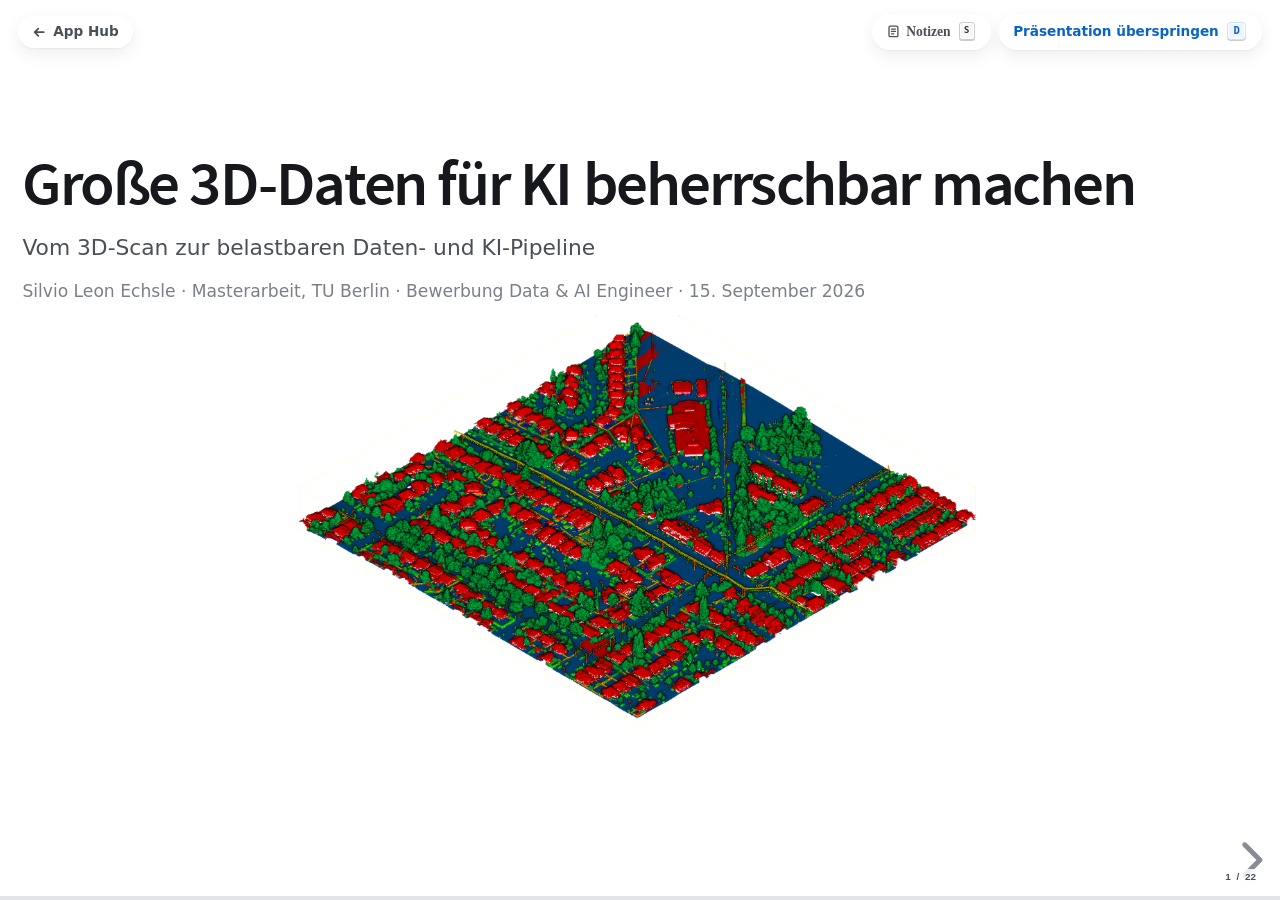
==== commit 10d3cc9f: "Update static presentation build" ====
--- a/apps/point-cloud-toolkit/index.html
+++ b/apps/point-cloud-toolkit/index.html
@@ -23,83 +23,74 @@
   </div>
 </div>
 <aside class="notes"><div class="ulist"><ul><li><p>Scan liefert zunächst Geometrie ohne Bauteilnamen</p></li><li><p>KI könnte Gehäuse, Leitungen oder Flansche unterscheiden</p></li><li><p>Darauf aufbauend Vergleich, Dokumentation und Wartung</p></li><li><p>Anwendungsfall mit Daten und Folgeprozess verbinden</p></li><li><p>Dafür braucht jeder Punkt eine Bedeutung</p></li></ul></div></aside></div></section>
-<section id="_die_ki_gibt_jedem_punkt_eine_bedeutung" class="step-1"><h2>Die KI gibt jedem Punkt eine Bedeutung</h2><div class="slide-content"><div class="classification-visual">
-  <div class="raw-cloud" aria-label="Unklassifizierte Punktwolke"><b></b><b></b><b></b><b></b><b></b><b></b><b></b><b></b><b></b><b></b><b></b><b></b><span>nur Messpunkte</span></div>
-  <div class="classification-machine"><strong>KI</strong><small>betrachtet Form und Umgebung</small></div>
-  <div class="labeled-cloud" aria-label="Klassifizierte Punktwolke"><b></b><b></b><b></b><b></b><b></b><b></b><b></b><b></b><b></b><b></b><b></b><b></b><span>Boden · Gebäude · Fahrzeug · Vegetation</span></div>
+<section id="_die_ki_gibt_jedem_punkt_eine_bedeutung" class="step-1"><h2>Die KI gibt jedem Punkt eine Bedeutung</h2><div class="slide-content"><div class="scene-comparison">
+  <figure class="scene-raw"><img src="presentation/images/global_scene_pred_kdtree.png" alt="Vollständige Punktwolke ohne Klassenfarben"><figcaption>Messpunkte ohne Klassenfarben</figcaption></figure>
+  <div class="classification-machine"><strong>KI</strong><small>erkennt Form und Umgebung</small></div>
+  <figure class="scene-labeled"><img src="presentation/images/global_scene_pred_kdtree.png" alt="Dieselbe vollständige Punktwolke mit vorhergesagten Klassenfarben"><figcaption>Klasse für jeden Punkt</figcaption></figure>
 </div>
 <p class="plain-definition"><strong>Semantische Segmentierung</strong> bedeutet hier: Die KI entscheidet für jeden Punkt, was er darstellt.</p>
-<aside class="notes"><div class="ulist"><ul><li><p>Manuelle Beschriftung von Millionen Punkten nicht praktikabel</p></li><li><p>KI nutzt Geometrie und lokale Nachbarschaft</p></li><li><p>Fachbegriff erst nach dem Alltagsbild nennen</p></li><li><p>Semantische Segmentierung bedeutet Klasse pro Punkt</p></li><li><p>Boden, Gebäude, Fahrzeuge, Vegetation und Leitungen</p></li><li><p>Große Szenen erzeugen ein Skalierungsproblem</p></li></ul></div></aside></div></section>
+<aside class="notes"><div class="ulist"><ul><li><p>Manuelle Beschriftung von Millionen Punkten nicht praktikabel</p></li><li><p>KI nutzt Geometrie und lokale Nachbarschaft</p></li><li><p>Fachbegriff erst nach dem Alltagsbild nennen</p></li><li><p>Boden, Gebäude, Fahrzeuge, Vegetation und Leitungen</p></li><li><p>Große Szenen erzeugen ein Skalierungsproblem</p></li></ul></div></aside></div></section>
 <section id="zerlegen" class="step-2"><h2>Eine ganze Szene passt nicht auf einmal in den Grafikspeicher</h2><div class="slide-content"><div class="scale-problem">
   <div class="scale-scene"><strong>≈ 12 Mio.</strong><span>Punkte in einer Szene</span></div>
   <div class="scale-block">zu groß für einen Durchlauf</div>
   <div class="scale-gpu"><strong>45.000</strong><span>Punkte je Teilbereich im Experiment</span></div>
 </div>
 <div class="scale-reason"><span>Globale Aufmerksamkeit vergleicht jeden Punkt mit jedem anderen.</span><strong>144 Billionen Punktpaare</strong></div>
-<aside class="notes"><div class="ulist"><ul><li><p>Zentrale technische Herausforderung</p></li><li><p>Ungefähr 12 Millionen Punkte in einer Szene</p></li><li><p>Modell verarbeitet begrenzte lokale Ausschnitte</p></li><li><p>Naive globale Aufmerksamkeit vergleicht jeden Punkt mit jedem Punkt</p></li><li><p>144 Billionen Paarwerte</p></li><li><p>Etwa 288 TB pro Kopf in FP16, nur für die Aufmerksamkeitsmatrix</p></li><li><p>Ohne Aktivierungen, Gradienten oder Optimierungszustände</p></li><li><p>Datenmenge strukturiert beherrschbar machen</p></li><li><p>Daraus folgt die gesamte Pipeline</p></li></ul></div></aside></div></section>
+<aside class="notes"><div class="ulist"><ul><li><p>Ungefähr 12 Millionen Punkte in einer Szene</p></li><li><p>Modell verarbeitet begrenzte lokale Ausschnitte</p></li><li><p>Naive globale Aufmerksamkeit vergleicht jeden Punkt mit jedem Punkt</p></li><li><p>144 Billionen Paarwerte</p></li><li><p>Etwa 288 TB pro Kopf in FP16, nur für die Aufmerksamkeitsmatrix</p></li><li><p>Ohne Aktivierungen, Gradienten oder Optimierungszustände</p></li><li><p>Daraus folgt die gesamte Pipeline</p></li></ul></div></aside></div></section>
 <section id="pipeline" class="step-2"><h2>Sechs Schritte machen große 3D-Daten beherrschbar</h2><div class="slide-content"><div class="pipeline-large">
   <a href="#/daten-verstehen"><b>1</b><strong>Daten erfassen</strong><span>3D-Szene verstehen</span></a>
-  <a href="#/zerlegen"><b>2</b><strong>Daten zerlegen</strong><span>passende Teilbereiche</span></a>
+  <a href="#/zerlegen" class="pipeline-developed"><b>2</b><strong>Daten zerlegen</strong><span>passende Teilbereiche</span></a>
   <a href="#/ki-anwenden"><b>3</b><strong>KI anwenden</strong><span>Klasse je Punkt</span></a>
-  <a href="#/vereinen"><b>4</b><strong>Ergebnisse vereinen</strong><span>Gesamtszene herstellen</span></a>
-  <a href="#/qualitaet"><b>5</b><strong>Qualität messen</strong><span>faire Kennzahlen</span></a>
+  <a href="#/vereinen" class="pipeline-developed"><b>4</b><strong>Ergebnisse vereinen</strong><span>Gesamtszene herstellen</span></a>
+  <a href="#/qualitaet" class="pipeline-developed"><b>5</b><strong>Qualität messen</strong><span>faire Kennzahlen</span></a>
   <a href="#/loesung-waehlen"><b>6</b><strong>Lösung wählen</strong><span>Zielkonflikte abwägen</span></a>
 </div>
 <p class="pipeline-purpose">Meine Arbeit: die vollständige Daten- und Evaluationspipeline aufbauen und ihre Stellschrauben systematisch vergleichen.</p>
-<aside class="notes"><div class="ulist"><ul><li><p>Pipeline ist zugleich Gliederung</p></li><li><p>Von oben nach unten beziehungsweise von links nach rechts</p></li><li><p>Zerlegung und Zusammenführung als Stellschrauben</p></li><li><p>KI-Modell und Datensatz bewusst konstant</p></li><li><p>Kontrollierter Vergleich statt Einzelversuch</p></li><li><p>Komplette Pipeline statt nur Modellaufruf</p></li><li><p>Zuerst die Zerlegung</p></li></ul></div></aside></div></section>
+<aside class="notes"><div class="ulist"><ul><li><p>Zerlegung und Zusammenführung als Stellschrauben</p></li><li><p>KI-Modell und Datensatz bewusst konstant</p></li><li><p>Kontrollierter Vergleich statt Einzelversuch</p></li><li><p>Komplette Pipeline statt nur Modellaufruf</p></li><li><p>Zuerst die Zerlegung</p></li></ul></div></aside></div></section>
 <section id="_die_zerlegung_entscheidet_welchen_kontext_die_ki_sieht" class="step-2"><h2>Die Zerlegung entscheidet, welchen Kontext die KI sieht</h2><div class="slide-content"><div class="chunk-explorer" data-chunk-explorer>
   <div class="chunk-controls" role="group" aria-label="Zerlegungsmethode auswählen">
     <button type="button" data-strategy="xy" class="active">Raster</button>
     <button type="button" data-strategy="morton">Z-Kurve</button>
-    <button type="button" data-strategy="bisect_xy_overlap">Teilung mit Überlappung</button>
+    <button type="button" data-strategy="kdtree">K-D-Baum</button>
+    <button type="button" data-strategy="rand_knn">Kugeln</button>
+    <button type="button" data-strategy="rand_cyl">Zylinder</button>
+    <button type="button" data-strategy="bisect_xy_overlap">Flächenteilung</button>
+    <button type="button" class="chunk-autoplay active" data-autoplay-toggle aria-pressed="true">Automatisch</button>
   </div>
   <div class="chunk-stage">
-    <canvas width="960" height="390" aria-label="Interaktive Darstellung der Punktzerlegung"></canvas>
-    <div class="chunk-reading"><strong data-chunk-count>–</strong><span>Teilbereiche</span><strong data-chunk-overlap>–</strong><span>mehrfach betrachtete Punkte</span></div>
+    <canvas width="1120" height="450" aria-label="Interaktive Darstellung aller sechs Zerlegungsmethoden"></canvas>
+    <div class="chunk-reading"><span data-chunk-name>Raster</span><strong data-chunk-count>12</strong><span>Teilbereiche</span><strong>228 / 228</strong><span>Punkte verarbeitet</span><strong data-chunk-overlap>–</strong><span>mehrfach betrachtete Punkte</span></div>
   </div>
 </div>
-<p class="chunk-explanation">Farbe zeigt die Zugehörigkeit. Ein Ring markiert Punkte, die mehrfach betrachtet werden.</p>
-<aside class="notes"><div class="ulist"><ul><li><p>Zerlegung zuerst in Alltagssprache</p></li><li><p>Drei echte Zerlegungsstrategien aus dem Browserwerkzeug anklicken</p></li><li><p>Raster teilt in feste Flächen wie ein Schachbrett</p></li><li><p>Z-Kurve ordnet räumlich und bildet danach gleich große Gruppen</p></li><li><p>Überlappung betrachtet Randpunkte aus mehreren Blickwinkeln</p></li><li><p>Sechs Verfahren implementiert, Details im Backup</p></li><li><p>Zerlegung verändert den sichtbaren Kontext</p></li><li><p>Mehrere Lösungsansätze entwickeln</p></li><li><p>Jeder Teilbereich läuft durch dasselbe Modell</p></li></ul></div></aside></div></section>
+<div class="chunk-keyfacts"><span><strong>6</strong> Methoden</span><span><strong>andere Grenzen</strong> und Reihenfolgen</span><span><strong>12–26</strong> Teilbereiche</span></div>
+<aside class="notes"><div class="ulist"><ul><li><p>Mehrere Lösungsansätze entwickeln</p></li><li><p>Die Zerlegungsmethoden teilen dieselben Punkte unterschiedlich in Bereiche</p></li><li><p>Überlappung sorgt dafür, dass Randpunkte in einem anderen Teilbereich auch innere Punkte sein können</p></li><li><p>Dadurch erhalten Randpunkte eine weitere Chance mit besserem räumlichem Kontext</p></li><li><p>Jeder Teilbereich läuft durch dasselbe Modell</p></li></ul></div></aside></div></section>
 <section id="ki-anwenden" class="step-3"><h2>Dasselbe KI-Modell analysiert jeden Teilbereich</h2><div class="slide-content"><div class="inference-flow">
   <div class="subset-stack"><i></i><i></i><i></i><span>Teilbereiche</span></div>
   <div class="model-core"><strong>Point Transformer V3</strong><span>erkennt lokale Formen und Nachbarschaften</span><small>für alle Versuche unverändert</small></div>
   <div class="prediction-stack"><i></i><i></i><i></i><span>Vorhersagen je Punkt</span></div>
 </div>
-<p class="plain-model">Der Modellname ist zweitrangig. Entscheidend ist der kontrollierte Versuchsaufbau: gleiche KI, andere Datenzerlegung.</p>
-<aside class="notes"><div class="ulist"><ul><li><p>Modell nur auf Nutzenebene erklären</p></li><li><p>Erkennt lokale geometrische Muster</p></li><li><p>Gleicher Datensatz, gleiches Training, gleiches Modell</p></li><li><p>Nur Zerlegung und spätere Vereinigung variieren</p></li><li><p>Interne Datenanreicherung durch Drehen, Skalieren und Spiegeln</p></li><li><p>Keine Architekturdetails auf Hauptfolie</p></li><li><p>Variablen isolieren und Vergleich fair halten</p></li><li><p>Überlappung erzeugt mehrere Vorhersagen</p></li></ul></div></aside></div></section>
+<aside class="notes"><div class="ulist"><ul><li><p>Erkennt lokale geometrische Muster</p></li><li><p>Gleicher Datensatz, gleiches Training, gleiche Konfiguration</p></li><li><p>Nur Zerlegung und spätere Vereinigung variieren</p></li><li><p>Interne Datenanreicherung durch Drehen, Skalieren und Spiegeln</p></li><li><p>Variablen isolieren und Vergleich fair halten</p></li><li><p>Überlappung erzeugt mehrere Vorhersagen</p></li></ul></div></aside></div></section>
 <section id="vereinen" class="step-4"><h2>Teilanalysen müssen wieder ein Gesamtbild ergeben</h2><div class="slide-content"><div class="merge-simple">
   <div class="votes"><span>Teil A: Gebäude</span><span>Teil B: Gebäude</span><span>Teil C: Boden</span></div>
-  <div class="merge-rule"><strong>gewichten</strong><small>Mehrheit, Abstand oder Sicherheit</small></div>
+  <div class="merge-rule"><strong>gewichten</strong><small>Mehrheit, Abstand oder Vertrauen</small></div>
   <div class="merge-answer"><strong>Gebäude</strong><span>eine konsistente Klasse</span></div>
 </div>
 <p class="merge-message">Mehrere lokale Sichtweisen können widersprechen. Eine klare Regel löst den Konflikt reproduzierbar.</p>
-<aside class="notes"><div class="ulist"><ul><li><p>Überlappende Bereiche liefern mehrere Stimmen für denselben Punkt</p></li><li><p>Einfaches Beispiel auf der Folie</p></li><li><p>Vier Regeln verglichen</p></li><li><p>Mehrheit</p></li><li><p>Nähe zum Mittelpunkt des Teilbereichs</p></li><li><p>Sicherheit des Modells</p></li><li><p>Kombination aus Nähe und Sicherheit</p></li><li><p>Schnittstellen und Konfliktregeln explizit machen</p></li><li><p>Jetzt fair messen</p></li></ul></div></aside></div></section>
+<aside class="notes"><div class="ulist"><ul><li><p>Überlappende Bereiche liefern mehrere Stimmen für denselben Punkt</p></li><li><p>Einfaches Beispiel auf der Folie</p></li><li><p>Vier Regeln verglichen</p></li><li><p>Mehrheit</p></li><li><p>Nähe zum Mittelpunkt des Teilbereichs</p></li><li><p>Vertrauen des Modells</p></li><li><p>Kombination aus Nähe und Vertrauen</p></li></ul></div></aside></div></section>
 <section id="qualitaet" class="step-5"><h2>Eine automatisierte Pipeline macht 24 Varianten vergleichbar</h2><div class="slide-content"><div class="experiment-loop">
   <div><strong>6</strong><span>Zerlegungen</span></div><b>×</b><div><strong>4</strong><span>Regeln zum Vereinen</span></div><b>=</b><div class="experiment-total"><strong>24</strong><span>kontrollierte Varianten</span></div>
 </div>
 <div class="kpi-axis"><span><b>Qualität</b> Wie viele Klassen erkennt die KI?</span><span><b>Laufzeit</b> Wie lange dauert der gesamte Ablauf?</span><span><b>Ressourcen</b> Wie viel Speicher und Redundanz entstehen?</span></div>
-<p class="transfer-line"><b>Transfer in die Industrie</b> Technische Ansätze anhand messbarer Kriterien bewerten.</p>
-<aside class="notes"><div class="ulist"><ul><li><p>6 Zerlegungen mal 4 Vereinigungsregeln</p></li><li><p>Automatisierte Verarbeitung und Auswertung</p></li><li><p>Gleiche Datenaufteilung und identische Modellbedingungen</p></li><li><p>Qualität nicht nur als Gesamtgenauigkeit</p></li><li><p>Laufzeit umfasst Verarbeitungskette</p></li><li><p>Ressourcen berücksichtigen Speicher und Mehrfacharbeit</p></li><li><p>Reproduzierbare Experimente und Kennzahlen</p></li><li><p>Die Daten zeigen klare Gewinner und Zielkonflikte</p></li></ul></div></aside></div></section>
+<aside class="notes"><div class="ulist"><ul><li><p>6 Zerlegungen mal 4 Vereinigungsregeln</p></li><li><p>Automatisierte Verarbeitung und Auswertung</p></li><li><p>Qualität nicht nur als Gesamtgenauigkeit</p></li><li><p>Laufzeit umfasst Verarbeitungskette</p></li><li><p>Ressourcen berücksichtigen Speicher und Mehrfacharbeit</p></li></ul></div></aside></div></section>
 <section id="loesung-waehlen" class="step-6"><h2>Der K-D-Baum liefert in diesem Versuch die beste Qualität</h2><div class="slide-content"><div class="result-visual">
   <svg viewBox="0 0 1120 420" role="img" aria-label="Qualität der Zerlegungsmethoden im Verhältnis zur Gesamtlaufzeit" data-result-chart></svg>
-  <div class="result-summary"><span><b>0,5552</b>beste Qualität</span><span><b>26 h</b>vollständiger Lauf</span><span><b>≈ 15 h</b>schnellere Z-Kurve</span></div>
+  <div class="result-summary"><span><b>0,5552</b>beste Qualität</span><span><b>26 h</b>vollständiger Lauf</span></div>
 </div>
 <aside class="notes"><div class="ulist"><ul><li><p>Bestwert im kontrollierten Vergleich</p></li><li><p>K-D-Baum plus kombinierte Gewichtung</p></li><li><p>mIoU 0,5552 als relative Vergleichsgröße</p></li><li><p>Diagramm aus den Messwerten in evidence.json</p></li><li><p>Z-Kurven-Sortierung schneller, aber deutlicher Qualitätsverlust</p></li><li><p>Keine Behauptung eines allgemeinen Benchmark-Siegs</p></li><li><p>Gute lokale Sicht wichtiger als spätere Reparatur</p></li><li><p>Entscheidung aus Messdaten ableiten</p></li><li><p>Industrielle Wahl braucht die Abwägung</p></li></ul></div></aside></div></section>
-<section id="_industrielle_lösungen_balancieren_qualität_und_rechenaufwand" class="step-6"><h2>Industrielle Lösungen balancieren Qualität und Rechenaufwand</h2><div class="slide-content"><div class="tradeoff-field">
-  <div class="tradeoff-axis y">höhere Qualität</div>
-  <div class="tradeoff-axis x">geringerer Aufwand</div>
-  <span class="option fast">schnell</span>
-  <span class="option quality">beste Qualität</span>
-  <span class="option balance">passender Betriebspunkt</span>
-</div>
-<div class="tradeoff-caption"><strong>Meine Entscheidung hängt vom Einsatz ab.</strong><span>Stapelverarbeitung erlaubt andere Laufzeiten als eine Prüfung nahe Echtzeit.</span></div>
-<aside class="notes"><div class="ulist"><ul><li><p>Qualität allein reicht für Betrieb nicht</p></li><li><p>Vollständige Versuchsläufe dauerten etwa 14 bis 35 Stunden</p></li><li><p>Mehr Überlappung bedeutet mehr Kontext und mehr Rechenarbeit</p></li><li><p>Betriebspunkt vom Anwendungsfall ableiten</p></li><li><p>Nächtlicher Stapellauf gegen schnelle Inspektionsrückmeldung</p></li><li><p>Technische Zielkonflikte mit Prozessanforderungen verbinden</p></li><li><p>Dafür braucht es eine robuste Systemstruktur</p></li></ul></div></aside></div></section>
 <section id="_aus_dem_experiment_entstand_eine_reproduzierbare_datenpipeline" class="step-6"><h2>Aus dem Experiment entstand eine reproduzierbare Datenpipeline</h2><div class="slide-content"><div class="engineering-pipeline">
   <span><b>Daten</b> versionierte Eingaben</span><i>›</i><span><b>Verarbeitung</b> automatisierte Läufe</span><i>›</i><span><b>Ergebnisse</b> gespeicherte Vorhersagen</span><i>›</i><span><b>Entscheidung</b> vergleichbare Kennzahlen</span>
 </div>
 <div class="engineering-evidence"><div><strong>wiederholbar</strong><span>Konfiguration statt Handarbeit</span></div><div><strong>rückverfolgbar</strong><span>persistente Zwischenergebnisse</span></div><div><strong>skalierbar</strong><span>Teilbereiche unabhängig verarbeiten</span></div></div>
-<p class="transfer-line"><b>Transfer in die Industrie</b> Von der Pilotidee zu einem prüfbaren, automatisierbaren Ablauf.</p>
-<p class="role-bridge">Anwendungsfall verstehen · Daten beherrschbar machen · KI integrieren · Entscheidungen belegen</p>
 <aside class="notes"><div class="ulist"><ul><li><p>Projekt nicht nur Modellvergleich</p></li><li><p>Persistente Teilmengen und Vorhersagen als klare Schnittstellen</p></li><li><p>Konfigurationen steuern reproduzierbare Läufe</p></li><li><p>Zwischenergebnisse ermöglichen Prüfung und Wiederaufnahme</p></li><li><p>Teilbereiche unabhängig und parallel verarbeitbar</p></li><li><p>Datenintegration, Verarbeitung, Monitoring und Entscheidung</p></li><li><p>Python, Automatisierung, Datenarchitektur und Engineering</p></li><li><p>Anwendungsfall, Daten, KI und messbare Entscheidung verbinden</p></li><li><p>Danach die eingesetzten Technologien</p></li></ul></div></aside></div></section>
 <section id="_technologien_nach_aufgabe" class="step-6"><h2>Technologien nach Aufgabe</h2><div class="slide-content"><div class="stack">
   <div class="stack-row"><div class="stack-stage">Daten</div><div class="stack-items"><span class="chip textmark">DALES</span><span class="chip textmark">PLY</span><span class="chip"><img src="presentation/logos/numpy.svg" alt="NumPy"><span>NumPy</span></span></div></div>
@@ -178,4 +169,5 @@
 </div>
 <script src="browser-core.js" defer></script>
 <script src="evidence.js" defer></script>
+<script src="presentation/chunker-gallery-data.js" defer></script>
 <script src="presentation/deck.js" defer></script></body></html>
--- a/apps/point-cloud-toolkit/presentation/deck.css
+++ b/apps/point-cloud-toolkit/presentation/deck.css
@@ -928,16 +928,13 @@
 .industry-outcomes span { padding: 0.65em 0.8em; font-size: 0.6em; line-height: 1.25; border-left: 4px solid var(--accent); background: var(--bg-inset); }
 .example-disclaimer { font-size: 0.42em !important; color: var(--label-3); text-align: center; }
 
-.classification-visual { display: grid; grid-template-columns: 1fr 0.62fr 1fr; align-items: center; gap: 1.3em; margin-top: 1.15em; }
-.raw-cloud, .labeled-cloud { position: relative; height: 270px; }
-.raw-cloud b, .labeled-cloud b { position: absolute; width: 13px; height: 13px; border-radius: 50%; background: #737a83; box-shadow: 85px 30px #737a83, 170px 5px #737a83, 255px 52px #737a83, 45px 105px #737a83, 135px 140px #737a83, 225px 110px #737a83, 295px 165px #737a83; }
-.raw-cloud b:nth-child(2), .labeled-cloud b:nth-child(2) { transform: translate(25px,45px); }
-.raw-cloud b:nth-child(3), .labeled-cloud b:nth-child(3) { transform: translate(70px,88px); }
-.raw-cloud b:nth-child(4), .labeled-cloud b:nth-child(4) { transform: translate(125px,58px); }
-.raw-cloud b:nth-child(5), .labeled-cloud b:nth-child(5) { transform: translate(190px,92px); }
-.labeled-cloud b:nth-child(4n+1) { background: #0a64c9; box-shadow: 85px 30px #33a06f, 170px 5px #e07b39, 255px 52px #0a64c9, 45px 105px #33a06f, 135px 140px #e07b39, 225px 110px #0a64c9, 295px 165px #33a06f; }
-.raw-cloud span, .labeled-cloud span { position: absolute; bottom: 0; left: 0; right: 0; font-size: 0.52em; color: var(--label-2); text-align: center; }
-.classification-machine { text-align: center; padding: 1em 0.4em; border: 3px solid var(--accent); border-radius: 50%; }
+.scene-comparison { display: grid; grid-template-columns: minmax(0, 1fr) 150px minmax(0, 1fr); align-items: center; gap: 1em; height: 100%; min-height: 0; }
+.scene-comparison figure { margin: 0; min-width: 0; }
+.scene-comparison img { width: 100%; height: 440px; object-fit: contain; object-position: center; }
+.scene-comparison .scene-raw img { filter: grayscale(1) contrast(0.82) brightness(1.08); opacity: 0.78; }
+.scene-comparison figcaption { margin-top: 0.2em; text-align: center; color: var(--label-2); font-size: 0.52em; font-weight: 650; }
+.scene-comparison .scene-labeled figcaption { color: var(--accent); }
+.classification-machine { text-align: center; padding: 1em 0.4em; border: 3px solid var(--accent); border-radius: 50%; background: #fff; }
 .classification-machine strong, .classification-machine small { display: block; }
 .classification-machine strong { color: var(--accent); font-size: 1.1em; }
 .classification-machine small { font-size: 0.45em; line-height: 1.25; }
@@ -952,7 +949,7 @@
 
 .pipeline-large { display: grid; grid-template-columns: repeat(6, 1fr); gap: 0.45em; margin-top: 1.2em; }
 .pipeline-large a { color: var(--label); text-decoration: none; padding: 0.8em 0.45em 1em; border-top: 7px solid var(--separator-2); min-height: 220px; }
-.pipeline-large a:nth-child(2), .pipeline-large a:nth-child(6) { border-color: var(--accent); }
+.pipeline-large a.pipeline-developed, .pipeline-large a:nth-child(6) { border-color: var(--accent); }
 .pipeline-large b { display: block; color: var(--accent); font-size: 1.6em; }
 .pipeline-large strong { display: block; font-size: 0.65em; line-height: 1.15; margin: 0.5em 0; }
 .pipeline-large span { font-size: 0.44em; line-height: 1.25; color: var(--label-2); }
@@ -1001,20 +998,25 @@
 
 /* Interaktive Zerlegung: echte Browserlogik, reduzierte Bedienung. */
 .chunk-explorer { display: grid; grid-template-rows: auto 1fr; min-height: 0; height: 100%; }
-.chunk-controls { display: flex; align-items: center; gap: 1.25em; margin: 0 auto 0.5em; }
-.chunk-controls button { appearance: none; border: 0; border-bottom: 2px solid var(--separator-2); background: transparent; color: var(--label-2); padding: 0.42em 0.08em 0.35em; font: 650 0.55em/1.2 system-ui, sans-serif; cursor: pointer; transition: color 140ms ease, border-color 140ms ease, transform 100ms ease-out; }
+.chunk-controls { display: flex; align-items: center; justify-content: center; gap: 0.85em; margin: 0 auto 0.35em; width: 100%; }
+.chunk-controls button { appearance: none; border: 0; border-bottom: 2px solid var(--separator-2); background: transparent; color: var(--label-2); padding: 0.42em 0.04em 0.3em; font: 650 0.46em/1.2 system-ui, sans-serif; cursor: pointer; transition: color 140ms ease, border-color 140ms ease, transform 100ms ease-out; }
 .chunk-controls button:hover { color: var(--label); }
 .chunk-controls button.active { color: var(--accent); border-color: var(--accent); }
 .chunk-controls button.pressed { transform: scale(0.97); }
 .chunk-controls button:focus-visible { outline: 3px solid #7fb2f0; outline-offset: 5px; }
-.chunk-stage { display: grid; grid-template-columns: minmax(0, 1fr) 250px; gap: 1em; align-items: stretch; min-height: 0; }
-.chunk-stage canvas { width: 100%; height: 100%; max-height: 430px; background: var(--surface); }
+.chunk-controls .chunk-autoplay { margin-left: 0.8em; color: var(--accent); border-color: var(--accent); }
+.chunk-controls .chunk-autoplay:not(.active) { color: var(--label-3); border-color: var(--separator-2); }
+.chunk-stage { display: grid; grid-template-columns: minmax(0, 1fr) 210px; gap: 0.8em; align-items: stretch; min-height: 0; }
+.chunk-stage canvas { width: 100%; height: 100%; max-height: 440px; background: var(--surface); }
 .chunk-reading { align-self: center; border-left: 2px solid var(--hairline); padding-left: 0.85em; }
 .chunk-reading strong, .chunk-reading span { display: block; }
 .chunk-reading strong { color: var(--accent); font-size: 1.2em; line-height: 1; margin-top: 0.5em; letter-spacing: -0.025em; }
 .chunk-reading strong:first-child { margin-top: 0; }
 .chunk-reading span { color: var(--label-2); font-size: var(--slide-caption-size); margin-top: 0.18em; }
-.chunk-explanation { margin: 0.25em 0 0 !important; text-align: center; font-size: var(--slide-caption-size) !important; color: var(--label-2); }
+.chunk-reading span:first-child { color: var(--label); font-size: 0.62em; font-weight: 750; margin-bottom: 0.7em; }
+.chunk-keyfacts { display: grid; grid-template-columns: repeat(3, 1fr); gap: 1.2em; margin-top: 0.35em; text-align: center; color: var(--label-2); font-size: 0.48em; }
+.chunk-keyfacts span { border-top: 3px solid var(--hairline); padding-top: 0.42em; }
+.chunk-keyfacts strong { color: var(--accent); font-size: 1.3em; margin-right: 0.12em; }
 
 /* Ergebnissicht wird direkt aus evidence.js aufgebaut. */
 .result-visual { display: grid; grid-template-columns: minmax(0, 1fr) 220px; gap: 0.9em; align-items: center; height: 100%; min-height: 0; }
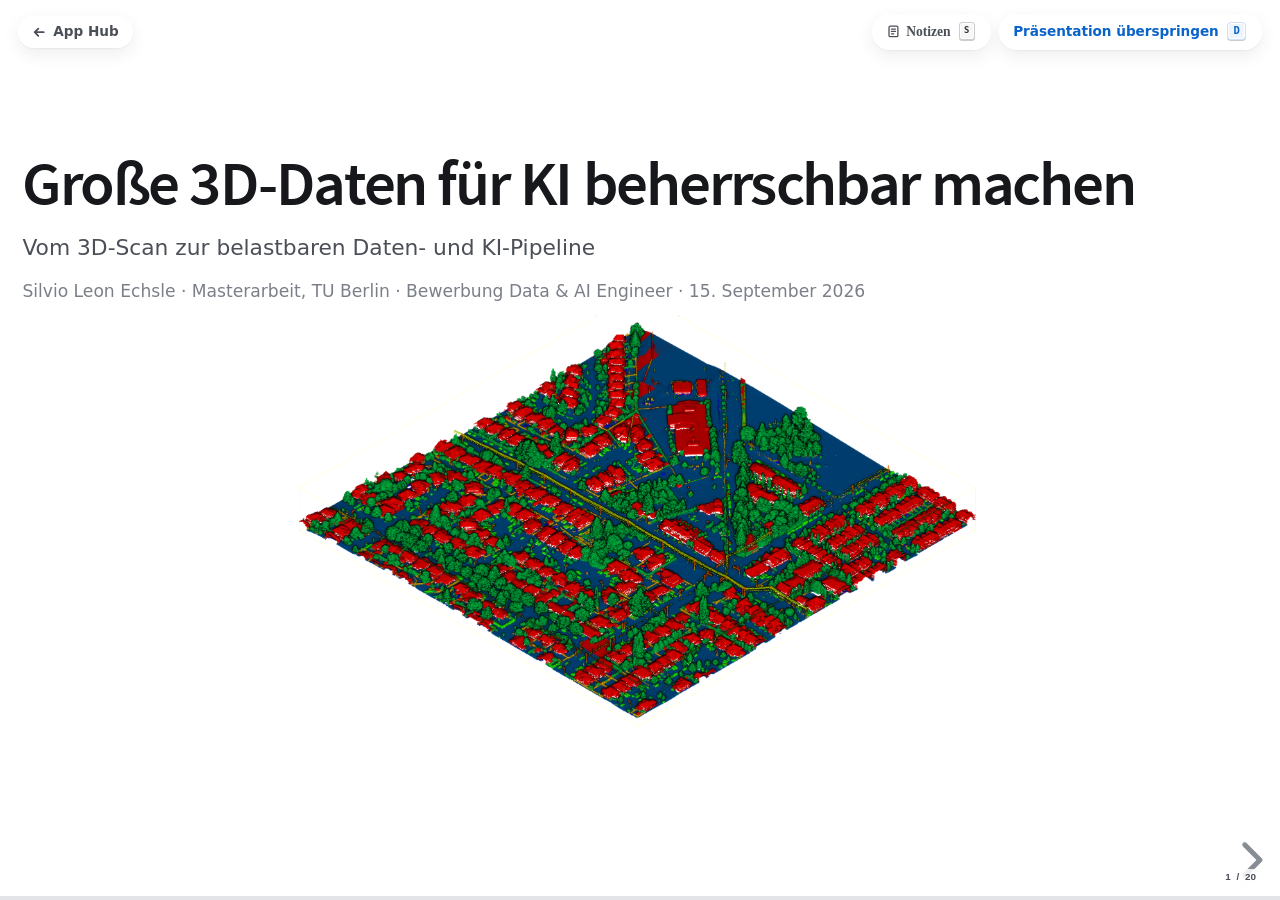
==== commit 5f8b257a: "Update static presentation build" ====
--- a/apps/point-cloud-toolkit/index.html
+++ b/apps/point-cloud-toolkit/index.html
@@ -1,6 +1,6 @@
 <!DOCTYPE html><html lang="de"><head><meta charset="utf-8"><meta name="viewport" content="width=device-width, initial-scale=1.0, maximum-scale=1.0, user-scalable=no, minimal-ui"><title>Große 3D-Daten für KI beherrschbar machen</title><meta name="author" content="Silvio Leon Echsle"><link rel="stylesheet" href="presentation/revealjs/dist/reset.css"><link rel="stylesheet" href="presentation/revealjs/dist/reveal.css"><link rel="stylesheet" href="presentation/revealjs/dist/theme/white.css" id="theme"><!--This CSS is generated by the Asciidoctor reveal.js converter to further integrate AsciiDoc's existing semantic with reveal.js--><link rel="stylesheet" href="presentation/deck-generated-1.css"><meta name="color-scheme" content="light">
 <meta name="description" content="Vom 3D-Scan zur belastbaren Daten- und KI-Pipeline – Bewerbungspräsentation Data &amp; AI Engineering">
-<link rel="stylesheet" href="presentation/deck.css"></head><body><div class="reveal"><div class="slides"><section class="title" data-state="title"><h1>Große 3D-Daten für KI beherrschbar machen</h1><div class="preamble"><div class="paragraph subtitle"><p>Vom 3D-Scan zur belastbaren Daten- und KI-Pipeline</p></div>
+<link rel="stylesheet" href="presentation/deck.css?v=0f228024def7"></head><body><div class="reveal"><div class="slides"><section class="title" data-state="title"><h1>Große 3D-Daten für KI beherrschbar machen</h1><div class="preamble"><div class="paragraph subtitle"><p>Vom 3D-Scan zur belastbaren Daten- und KI-Pipeline</p></div>
 <div class="paragraph meta"><p>Silvio Leon Echsle · Masterarbeit, TU Berlin · Bewerbung Data &amp; AI Engineer · 15. September 2026</p></div>
 <div class="imageblock title-scene"><img src="presentation/images/global_scene_pred_kdtree.png" alt="Klassifizierte große 3D-Szene"></div>
 <aside class="notes"><div class="ulist"><ul><li><p>Guten Morgen, vielen Dank für die Einladung</p></li><li><p>Ein Scanner erzeugt Millionen Punkte, aber noch kein Verständnis</p></li><li><p>Wie wird daraus eine belastbare KI-Lösung?</p></li><li><p>Masterarbeit an der TU Berlin</p></li><li><p>Zuerst die Daten selbst</p></li></ul></div></aside></div><p class="byline">
@@ -14,7 +14,7 @@
   <div><strong>in Bewegung</strong><span>Fahrzeug oder Roboter</span></div>
 </div>
 <p class="scan-benefit"><strong>Nutzen</strong> Vermessung, Dokumentation und industrielle Prüfung</p>
-<aside class="notes"><div class="ulist"><ul><li><p>Daten erfassen</p></li><li><p>Laser misst Abstand in viele Richtungen</p></li><li><p>Jeder Treffer wird ein Punkt im Raum</p></li><li><p>Viele Punkte ergeben Form und Oberfläche</p></li><li><p>Luftgestützte Erfassung von oben</p></li><li><p>Messpunkte werden erst durch einen Anwendungsfall wertvoll</p></li></ul></div></aside></div></section>
+<aside class="notes"><div class="ulist"><ul><li><p>Laser misst Abstand in viele Richtungen</p></li><li><p>Jeder Treffer wird ein Punkt im Raum</p></li><li><p>Viele Punkte ergeben Form und Oberfläche</p></li><li><p>Luftgestützte Erfassung von oben</p></li><li><p>Messpunkte werden erst durch einen Anwendungsfall wertvoll</p></li></ul></div></aside></div></section>
 <section id="_beispiel_eine_digitalisierte_gasturbine" class="step-1"><h2>Beispiel: Eine digitalisierte Gasturbine</h2><div class="slide-content"><div class="industry-example">
   <img src="presentation/images/gas_turbine_scan_concept.png" alt="Illustration einer Gasturbine, die als 3D-Punktwolke erfasst wird">
   <div class="industry-copy">
@@ -22,21 +22,21 @@
     <div class="industry-outcomes"><span>Bauteile erkennen</span><span>Soll und Ist vergleichen</span><span>Inspektion unterstützen</span><span>Digitalen Zwilling vorbereiten</span></div>
   </div>
 </div>
-<aside class="notes"><div class="ulist"><ul><li><p>Scan liefert zunächst Geometrie ohne Bauteilnamen</p></li><li><p>KI könnte Gehäuse, Leitungen oder Flansche unterscheiden</p></li><li><p>Darauf aufbauend Vergleich, Dokumentation und Wartung</p></li><li><p>Anwendungsfall mit Daten und Folgeprozess verbinden</p></li><li><p>Dafür braucht jeder Punkt eine Bedeutung</p></li></ul></div></aside></div></section>
+<aside class="notes"><div class="ulist"><ul><li><p>Scan liefert zunächst Geometrie ohne Bauteilnamen</p></li><li><p>KI könnte Gehäuse, Leitungen oder Flansche unterscheiden</p></li><li><p>Darauf aufbauend Vergleich, Dokumentation und Wartung</p></li><li><p>Diesen Anwendungsfall mit Daten und Folgeprozess verbinden</p></li><li><p>Dafür braucht jeder Punkt eine Bedeutung</p></li></ul></div></aside></div></section>
 <section id="_die_ki_gibt_jedem_punkt_eine_bedeutung" class="step-1"><h2>Die KI gibt jedem Punkt eine Bedeutung</h2><div class="slide-content"><div class="scene-comparison">
   <figure class="scene-raw"><img src="presentation/images/global_scene_pred_kdtree.png" alt="Vollständige Punktwolke ohne Klassenfarben"><figcaption>Messpunkte ohne Klassenfarben</figcaption></figure>
   <div class="classification-machine"><strong>KI</strong><small>erkennt Form und Umgebung</small></div>
   <figure class="scene-labeled"><img src="presentation/images/global_scene_pred_kdtree.png" alt="Dieselbe vollständige Punktwolke mit vorhergesagten Klassenfarben"><figcaption>Klasse für jeden Punkt</figcaption></figure>
 </div>
 <p class="plain-definition"><strong>Semantische Segmentierung</strong> bedeutet hier: Die KI entscheidet für jeden Punkt, was er darstellt.</p>
-<aside class="notes"><div class="ulist"><ul><li><p>Manuelle Beschriftung von Millionen Punkten nicht praktikabel</p></li><li><p>KI nutzt Geometrie und lokale Nachbarschaft</p></li><li><p>Fachbegriff erst nach dem Alltagsbild nennen</p></li><li><p>Boden, Gebäude, Fahrzeuge, Vegetation und Leitungen</p></li><li><p>Große Szenen erzeugen ein Skalierungsproblem</p></li></ul></div></aside></div></section>
+<aside class="notes"><div class="ulist"><ul><li><p>Manuelle Beschriftung von Millionen Punkten nicht praktikabel</p></li><li><p>KI nutzt Geometrie und lokale Nachbarschaft</p></li><li><p>Boden, Gebäude, Fahrzeuge, Vegetation und Leitungen</p></li><li><p>Große Szenen erzeugen ein Skalierungsproblem</p></li></ul></div></aside></div></section>
 <section id="zerlegen" class="step-2"><h2>Eine ganze Szene passt nicht auf einmal in den Grafikspeicher</h2><div class="slide-content"><div class="scale-problem">
   <div class="scale-scene"><strong>≈ 12 Mio.</strong><span>Punkte in einer Szene</span></div>
   <div class="scale-block">zu groß für einen Durchlauf</div>
   <div class="scale-gpu"><strong>45.000</strong><span>Punkte je Teilbereich im Experiment</span></div>
 </div>
 <div class="scale-reason"><span>Globale Aufmerksamkeit vergleicht jeden Punkt mit jedem anderen.</span><strong>144 Billionen Punktpaare</strong></div>
-<aside class="notes"><div class="ulist"><ul><li><p>Ungefähr 12 Millionen Punkte in einer Szene</p></li><li><p>Modell verarbeitet begrenzte lokale Ausschnitte</p></li><li><p>Naive globale Aufmerksamkeit vergleicht jeden Punkt mit jedem Punkt</p></li><li><p>144 Billionen Paarwerte</p></li><li><p>Etwa 288 TB pro Kopf in FP16, nur für die Aufmerksamkeitsmatrix</p></li><li><p>Ohne Aktivierungen, Gradienten oder Optimierungszustände</p></li><li><p>Daraus folgt die gesamte Pipeline</p></li></ul></div></aside></div></section>
+<aside class="notes"><div class="ulist"><ul><li><p>Ungefähr 12 Millionen Punkte in einer Szene</p></li><li><p>Naive globale Aufmerksamkeit vergleicht jeden Punkt mit jedem Punkt</p></li><li><p>144 Billionen Paarwerte</p></li><li><p>Etwa 288 TB pro Kopf in FP16, nur für die Aufmerksamkeitsmatrix</p></li><li><p>Ohne Aktivierungen, Gradienten oder Optimierungszustände</p></li><li><p>Deshalb verarbeitet das Modell begrenzte lokale Ausschnitte</p></li><li><p>Daraus folgt die gesamte Pipeline</p></li></ul></div></aside></div></section>
 <section id="pipeline" class="step-2"><h2>Sechs Schritte machen große 3D-Daten beherrschbar</h2><div class="slide-content"><div class="pipeline-large">
   <a href="#/daten-verstehen"><b>1</b><strong>Daten erfassen</strong><span>3D-Szene verstehen</span></a>
   <a href="#/zerlegen" class="pipeline-developed"><b>2</b><strong>Daten zerlegen</strong><span>passende Teilbereiche</span></a>
@@ -46,7 +46,7 @@
   <a href="#/loesung-waehlen"><b>6</b><strong>Lösung wählen</strong><span>Zielkonflikte abwägen</span></a>
 </div>
 <p class="pipeline-purpose">Meine Arbeit: die vollständige Daten- und Evaluationspipeline aufbauen und ihre Stellschrauben systematisch vergleichen.</p>
-<aside class="notes"><div class="ulist"><ul><li><p>Zerlegung und Zusammenführung als Stellschrauben</p></li><li><p>KI-Modell und Datensatz bewusst konstant</p></li><li><p>Kontrollierter Vergleich statt Einzelversuch</p></li><li><p>Komplette Pipeline statt nur Modellaufruf</p></li><li><p>Zuerst die Zerlegung</p></li></ul></div></aside></div></section>
+<aside class="notes"><div class="ulist"><ul><li><p>Zerlegung und Zusammenführung als Stellschrauben</p></li><li><p>KI-Modell und Datensatz bewusst konstant</p></li><li><p>Ergebnisse vereinen; Qualität messen; Lösung wählen</p></li><li><p>Zuerst die Zerlegung</p></li></ul></div></aside></div></section>
 <section id="_die_zerlegung_entscheidet_welchen_kontext_die_ki_sieht" class="step-2"><h2>Die Zerlegung entscheidet, welchen Kontext die KI sieht</h2><div class="slide-content"><div class="chunk-explorer" data-chunk-explorer>
   <div class="chunk-controls" role="group" aria-label="Zerlegungsmethode auswählen">
     <button type="button" data-strategy="xy" class="active">Raster</button>
@@ -76,7 +76,7 @@
   <div class="merge-answer"><strong>Gebäude</strong><span>eine konsistente Klasse</span></div>
 </div>
 <p class="merge-message">Mehrere lokale Sichtweisen können widersprechen. Eine klare Regel löst den Konflikt reproduzierbar.</p>
-<aside class="notes"><div class="ulist"><ul><li><p>Überlappende Bereiche liefern mehrere Stimmen für denselben Punkt</p></li><li><p>Einfaches Beispiel auf der Folie</p></li><li><p>Vier Regeln verglichen</p></li><li><p>Mehrheit</p></li><li><p>Nähe zum Mittelpunkt des Teilbereichs</p></li><li><p>Vertrauen des Modells</p></li><li><p>Kombination aus Nähe und Vertrauen</p></li></ul></div></aside></div></section>
+<aside class="notes"><div class="ulist"><ul><li><p>Einfaches Beispiel auf der Folie</p></li><li><p>Vier Regeln verglichen</p></li><li><p>Mehrheit</p></li><li><p>Nähe zum Mittelpunkt des Teilbereichs</p></li><li><p>Vertrauen des Modells</p></li><li><p>Kombination aus Nähe und Vertrauen</p></li></ul></div></aside></div></section>
 <section id="qualitaet" class="step-5"><h2>Eine automatisierte Pipeline macht 24 Varianten vergleichbar</h2><div class="slide-content"><div class="experiment-loop">
   <div><strong>6</strong><span>Zerlegungen</span></div><b>×</b><div><strong>4</strong><span>Regeln zum Vereinen</span></div><b>=</b><div class="experiment-total"><strong>24</strong><span>kontrollierte Varianten</span></div>
 </div>
@@ -86,12 +86,7 @@
   <svg viewBox="0 0 1120 420" role="img" aria-label="Qualität der Zerlegungsmethoden im Verhältnis zur Gesamtlaufzeit" data-result-chart></svg>
   <div class="result-summary"><span><b>0,5552</b>beste Qualität</span><span><b>26 h</b>vollständiger Lauf</span></div>
 </div>
-<aside class="notes"><div class="ulist"><ul><li><p>Bestwert im kontrollierten Vergleich</p></li><li><p>K-D-Baum plus kombinierte Gewichtung</p></li><li><p>mIoU 0,5552 als relative Vergleichsgröße</p></li><li><p>Diagramm aus den Messwerten in evidence.json</p></li><li><p>Z-Kurven-Sortierung schneller, aber deutlicher Qualitätsverlust</p></li><li><p>Keine Behauptung eines allgemeinen Benchmark-Siegs</p></li><li><p>Gute lokale Sicht wichtiger als spätere Reparatur</p></li><li><p>Entscheidung aus Messdaten ableiten</p></li><li><p>Industrielle Wahl braucht die Abwägung</p></li></ul></div></aside></div></section>
-<section id="_aus_dem_experiment_entstand_eine_reproduzierbare_datenpipeline" class="step-6"><h2>Aus dem Experiment entstand eine reproduzierbare Datenpipeline</h2><div class="slide-content"><div class="engineering-pipeline">
-  <span><b>Daten</b> versionierte Eingaben</span><i>›</i><span><b>Verarbeitung</b> automatisierte Läufe</span><i>›</i><span><b>Ergebnisse</b> gespeicherte Vorhersagen</span><i>›</i><span><b>Entscheidung</b> vergleichbare Kennzahlen</span>
-</div>
-<div class="engineering-evidence"><div><strong>wiederholbar</strong><span>Konfiguration statt Handarbeit</span></div><div><strong>rückverfolgbar</strong><span>persistente Zwischenergebnisse</span></div><div><strong>skalierbar</strong><span>Teilbereiche unabhängig verarbeiten</span></div></div>
-<aside class="notes"><div class="ulist"><ul><li><p>Projekt nicht nur Modellvergleich</p></li><li><p>Persistente Teilmengen und Vorhersagen als klare Schnittstellen</p></li><li><p>Konfigurationen steuern reproduzierbare Läufe</p></li><li><p>Zwischenergebnisse ermöglichen Prüfung und Wiederaufnahme</p></li><li><p>Teilbereiche unabhängig und parallel verarbeitbar</p></li><li><p>Datenintegration, Verarbeitung, Monitoring und Entscheidung</p></li><li><p>Python, Automatisierung, Datenarchitektur und Engineering</p></li><li><p>Anwendungsfall, Daten, KI und messbare Entscheidung verbinden</p></li><li><p>Danach die eingesetzten Technologien</p></li></ul></div></aside></div></section>
+<aside class="notes"><div class="ulist"><ul><li><p>Bestwert im kontrollierten Vergleich</p></li><li><p>K-D-Baum plus kombinierte Gewichtung</p></li><li><p>Abwechselnd entlang der Raumachsen am Median teilen</p></li><li><p>Gute lokale Sicht wichtiger als spätere Reparatur</p></li><li><p>Aufteilung anhand der Dateneigenschaften ist wichtiger als bloße Überlappung</p></li></ul></div></aside></div></section>
 <section id="_technologien_nach_aufgabe" class="step-6"><h2>Technologien nach Aufgabe</h2><div class="slide-content"><div class="stack">
   <div class="stack-row"><div class="stack-stage">Daten</div><div class="stack-items"><span class="chip textmark">DALES</span><span class="chip textmark">PLY</span><span class="chip"><img src="presentation/logos/numpy.svg" alt="NumPy"><span>NumPy</span></span></div></div>
   <div class="stack-row"><div class="stack-stage">Zerlegung</div><div class="stack-items"><span class="chip"><img src="presentation/logos/python.svg" alt="Python"><span>Python 3.10</span></span><span class="chip"><img src="presentation/logos/scipy.svg" alt="SciPy"><span>SciPy</span></span><span class="chip"><img src="presentation/logos/numba.svg" alt="Numba"><span>Numba</span></span><span class="chip textmark">FAISS</span></div></div>
@@ -101,29 +96,18 @@
   <div class="stack-row accent"><div class="stack-stage">Produktisierung</div><div class="stack-items"><span class="chip"><img src="presentation/logos/flask.svg" alt="Flask"><span>Flask</span></span><span class="chip"><img src="presentation/logos/javascript.svg" alt="JavaScript"><span>JavaScript</span></span><span class="chip"><img src="presentation/logos/html5.svg" alt="HTML"><span>HTML</span></span><span class="chip"><img src="presentation/logos/css3.svg" alt="CSS"><span>CSS</span></span><span class="chip textmark">REST</span></div></div>
   <div class="stack-row"><div class="stack-stage">Präsentation</div><div class="stack-items"><span class="chip"><img src="presentation/logos/latex.svg" alt="LaTeX"><span>LaTeX</span></span><span class="chip"><img src="presentation/logos/asciidoctor.svg" alt="AsciiDoc"><span>AsciiDoc</span></span><span class="chip"><img src="presentation/logos/revealdotjs.svg" alt="Reveal.js"><span>Reveal.js</span></span></div></div>
 </div>
-<aside class="notes"><div class="ulist"><ul><li><p>Technologien nach ihrer Aufgabe erklären, Logos nicht vorlesen</p></li><li><p>Python, NumPy, SciPy und Numba für Daten und Geometrie</p></li><li><p>PyTorch, Pointcept, PTv3 und CUDA für das Modell</p></li><li><p>Jupyter, Git, Bash und pytest für reproduzierbare Experimente</p></li><li><p>Flask, JavaScript, HTML und CSS für die spätere Produktisierung</p></li><li><p>LaTeX, AsciiDoc und Reveal.js für Dokumentation und Vortrag</p></li><li><p>Vom Datensatz bis zum auslieferbaren Werkzeug</p></li><li><p>Mein Fazit</p></li></ul></div></aside></div></section>
-<section id="_vom_technischen_problem_zur_belastbaren_ki_lösung" class="step-6"><h2>Vom technischen Problem zur belastbaren KI-Lösung</h2><div class="slide-content"><div class="closing-three">
-  <div><span>Technisch</span><strong>mehrere Strategien entwickelt und getestet</strong></div>
-  <div><span>Methodisch</span><strong>Qualität und Aufwand reproduzierbar vergleichbar gemacht</strong></div>
-  <div><span>Transfer</span><strong>einen skalierbaren Weg vom Datensatz zur Entscheidung geschaffen</strong></div>
-</div>
-<p class="closing-statement">Diesen Weg möchte ich bei Siemens Energy für industrielle Daten- und KI-Anwendungen weitergehen.</p>
-<aside class="notes"><div class="ulist"><ul><li><p>Sechs Zerlegungen und vier Vereinigungsregeln</p></li><li><p>Kontrollierte, automatisierte Auswertung</p></li><li><p>Skalierbare Datenverarbeitung und belegte Entscheidung</p></li><li><p>Verbindung aus Software Engineering, Datenpipeline und KI</p></li><li><p>Dank und Fragen</p></li><li><p>Bei Interesse kurze Vorführung</p></li></ul></div></aside></div></section>
-<section id="_optional_75_sekunden_vorführung" class="demo-slide"><h2>Optional: 75 Sekunden Vorführung</h2><div class="slide-content"><div class="openblock demo-flow"><div class="content"><div class="paragraph step"><p><strong>1</strong> Punktwolke laden</p></div>
-<div class="paragraph step"><p><strong>2</strong> Daten prüfen</p></div>
-<div class="paragraph step"><p><strong>3</strong> Zerlegung wählen</p></div>
-<div class="paragraph step"><p><strong>4</strong> Teile erzeugen</p></div>
-<div class="paragraph step"><p><strong>5</strong> Ergebnis prüfen</p></div>
-<div class="paragraph step"><p><strong>6</strong> Szene herstellen</p></div></div></div>
-<div class="openblock two-col demo-preview"><div class="content"><div class="exampleblock col"><div class="content"><div class="paragraph demo-cta"><p>Vorführung starten</p></div>
-<div class="paragraph demo-hint"><p>Erwartetes Ergebnis: <strong>2.304 Punkte</strong> werden in <strong>16 Teilbereiche</strong> zerlegt und ohne Verlust wieder zu <strong>2.304 Punkten</strong> zusammengesetzt.</p></div></div></div>
+<aside class="notes"><div class="ulist"><ul><li><p>Python, NumPy, SciPy und Numba für Daten und Geometrie</p></li><li><p>PyTorch, Pointcept, PTv3 und CUDA für das Modell</p></li><li><p>Jupyter, Git, Bash und pytest für reproduzierbare Experimente</p></li><li><p>Flask, JavaScript, HTML und CSS für die spätere Produktisierung</p></li></ul></div></aside></div></section>
+<section id="_vielen_dank" class="demo-slide step-6 final-slide"><h2>Vielen Dank</h2><div class="slide-content"><div class="openblock two-col demo-preview"><div class="content"><div class="exampleblock col"><div class="content"><div class="paragraph final-question"><p>Fragen?</p></div>
+<div class="paragraph final-demo-label"><p>Optional: 75 Sekunden Vorführung</p></div>
+<div class="paragraph demo-cta"><p>Vorführung starten</p></div>
+<div class="paragraph demo-hint"><p>Die Browserdemo zeigt denselben Ablauf im Kleinen — vom Laden bis zur wiederhergestellten Szene.</p></div></div></div>
 <div class="exampleblock col"><div class="content"><div class="demo-result" aria-label="Erwartetes Ergebnis der Live-Vorführung">
   <span><strong>2.304</strong>Punkte geladen</span>
   <span><strong>16</strong>Teilbereiche erzeugt</span>
   <span><strong>0</strong>Punkte verloren</span>
   <span><strong>2.304</strong>Punkte rekonstruiert</span>
 </div></div></div></div></div>
-<aside class="notes"><div class="ulist"><ul><li><p>Hier läuft dieselbe Pipeline in klein direkt im Browser</p></li><li><p>Beispieldatei laden</p></li><li><p>Zuerst Struktur und Metadaten prüfen</p></li><li><p>Zerlegung wählen und ausführen</p></li><li><p>Aus einer Szene entstehen 16 unabhängig verarbeitbare Teilbereiche</p></li><li><p>Validieren und rekonstruieren</p></li><li><p>Alle 2.304 Punkte sind eindeutig zurückgeführt, keiner fehlt</p></li><li><p>Keine Experimentierfunktionen öffnen</p></li><li><p>Bei Problemen Ergebniszahlen auf der Folie zeigen</p></li></ul></div></aside></div></section>
+<aside class="notes"><div class="ulist"><ul><li><p>Hier läuft dieselbe Pipeline in klein direkt im Browser</p></li><li><p>Beispieldatei laden</p></li><li><p>Zuerst Struktur und Metadaten prüfen</p></li><li><p>Zerlegung wählen und ausführen</p></li><li><p>Validieren und rekonstruieren</p></li><li><p>Alle 2.304 Punkte sind eindeutig zurückgeführt, keiner fehlt</p></li><li><p>Keine Experimentierfunktionen öffnen</p></li><li><p>Bei Problemen Ergebniszahlen auf der Folie zeigen</p></li></ul></div></aside></div></section>
 <section id="_backup" class="backup-divider"><h2>Backup</h2><div class="slide-content"><aside class="notes"><div class="ulist"><ul><li><p>Nur für Rückfragen</p></li></ul></div></aside></div></section>
 <section id="_backup_die_sechs_zerlegungsmethoden"><h2>Backup: Die sechs Zerlegungsmethoden</h2><div class="slide-content"><div class="method-grid" aria-label="Sechs Zerlegungsverfahren">
   <button class="method-card" type="button"><strong>Flächenraster</strong><span>regelmäßige Zellen in der Ebene</span></button>
@@ -169,5 +153,5 @@
 </div>
 <script src="browser-core.js" defer></script>
 <script src="evidence.js" defer></script>
-<script src="presentation/chunker-gallery-data.js" defer></script>
-<script src="presentation/deck.js" defer></script></body></html>+<script src="presentation/chunker-gallery-data.js?v=cbdd9478967f" defer></script>
+<script src="presentation/deck.js?v=dfdfb2de1e15" defer></script></body></html>
--- a/apps/point-cloud-toolkit/presentation/deck.css
+++ b/apps/point-cloud-toolkit/presentation/deck.css
@@ -661,6 +661,51 @@
 .reveal .demo-flow .step p { margin: 0; }
 
 .reveal .two-col.demo-preview > .content { grid-template-columns: 1fr 1.15fr; align-items: center; }
+.reveal section.final-slide .demo-preview {
+  flex: 1;
+  display: flex;
+  align-items: center;
+  margin-top: 0.2em;
+}
+.reveal section.final-slide .demo-preview > .content {
+  width: 100%;
+  grid-template-columns: minmax(0, 0.82fr) minmax(0, 1.18fr);
+  gap: 2.1em;
+}
+.reveal section.final-slide .demo-preview .col:first-child {
+  display: flex;
+  flex-direction: column;
+  justify-content: center;
+  align-items: flex-start;
+  min-height: 390px;
+}
+.reveal .final-question {
+  margin: 0 0 0.55em;
+  font-size: 1.65em;
+  font-weight: 760;
+  letter-spacing: -0.035em;
+  color: var(--label);
+}
+.reveal .final-question p,
+.reveal .final-demo-label p { margin: 0; }
+.reveal .final-demo-label {
+  margin: 0 0 0.9em;
+  color: var(--label-2);
+  font-size: 0.72em;
+  font-weight: 650;
+}
+.reveal section.final-slide .demo-hint {
+  max-width: 28em;
+  margin-top: 1.3em;
+}
+.reveal section.final-slide .demo-result {
+  gap: 0.9em;
+}
+.reveal section.final-slide .demo-result span {
+  min-height: 155px;
+  font-size: 0.62em;
+}
+.reveal section.final-slide .demo-result strong { font-size: 2.05em; }
 .reveal .demo-preview img {
   max-height: 42vh;
   width: 100%;
@@ -949,7 +994,10 @@
 
 .pipeline-large { display: grid; grid-template-columns: repeat(6, 1fr); gap: 0.45em; margin-top: 1.2em; }
 .pipeline-large a { color: var(--label); text-decoration: none; padding: 0.8em 0.45em 1em; border-top: 7px solid var(--separator-2); min-height: 220px; }
-.pipeline-large a.pipeline-developed, .pipeline-large a:nth-child(6) { border-color: var(--accent); }
+.pipeline-large a:nth-child(2),
+.pipeline-large a:nth-child(4),
+.pipeline-large a:nth-child(5),
+.pipeline-large a:nth-child(6) { border-color: var(--accent); }
 .pipeline-large b { display: block; color: var(--accent); font-size: 1.6em; }
 .pipeline-large strong { display: block; font-size: 0.65em; line-height: 1.15; margin: 0.5em 0; }
 .pipeline-large span { font-size: 0.44em; line-height: 1.25; color: var(--label-2); }
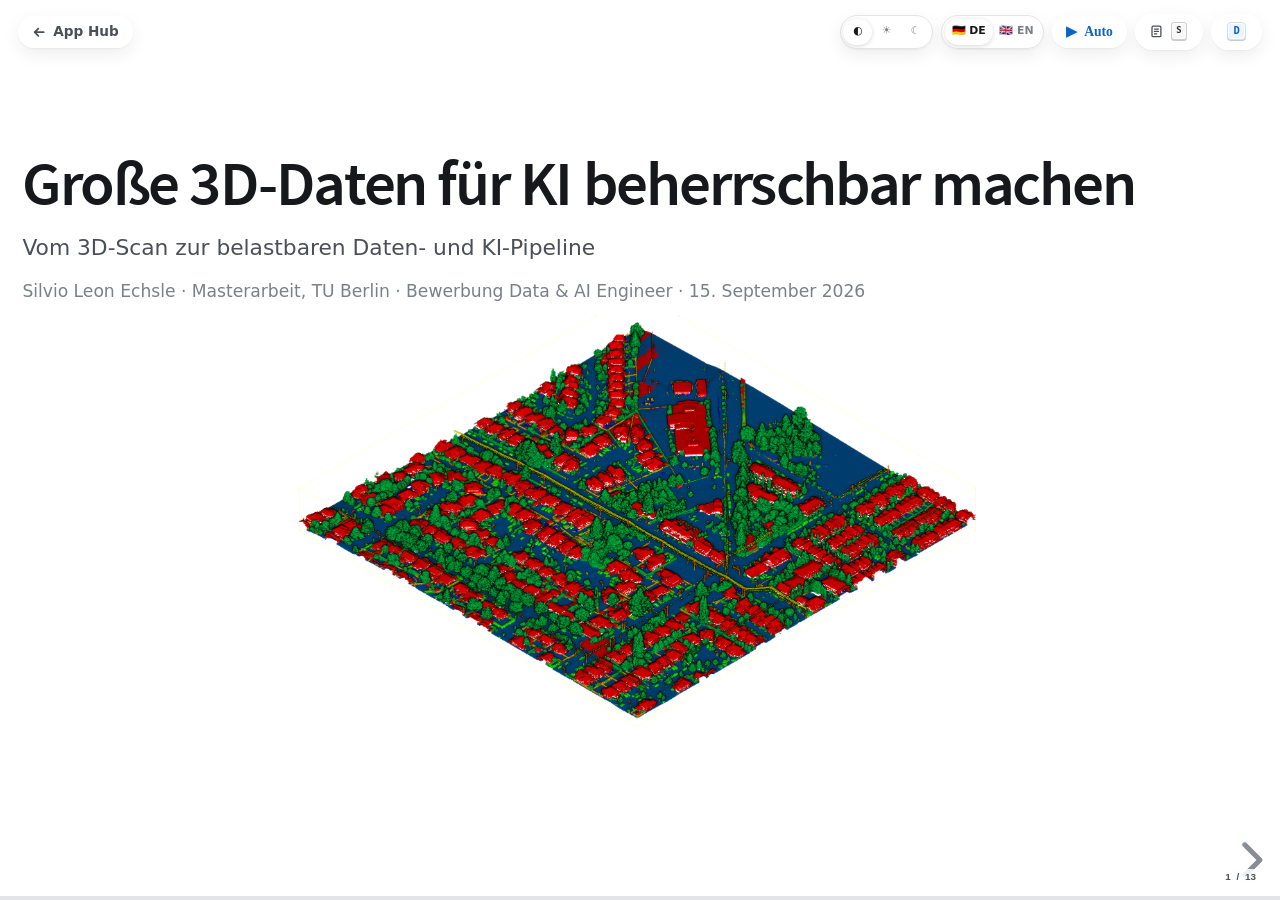
==== commit f5d03533: "Update static presentation build" ====
--- a/apps/point-cloud-toolkit/index.html
+++ b/apps/point-cloud-toolkit/index.html
@@ -1,6 +1,6 @@
-<!DOCTYPE html><html lang="de"><head><meta charset="utf-8"><meta name="viewport" content="width=device-width, initial-scale=1.0, maximum-scale=1.0, user-scalable=no, minimal-ui"><title>Große 3D-Daten für KI beherrschbar machen</title><meta name="author" content="Silvio Leon Echsle"><link rel="stylesheet" href="presentation/revealjs/dist/reset.css"><link rel="stylesheet" href="presentation/revealjs/dist/reveal.css"><link rel="stylesheet" href="presentation/revealjs/dist/theme/white.css" id="theme"><!--This CSS is generated by the Asciidoctor reveal.js converter to further integrate AsciiDoc's existing semantic with reveal.js--><link rel="stylesheet" href="presentation/deck-generated-1.css"><meta name="color-scheme" content="light">
+<!DOCTYPE html><html lang="de"><head><meta charset="utf-8"><meta name="viewport" content="width=device-width, initial-scale=1.0, maximum-scale=1.0, user-scalable=no, minimal-ui"><title>Große 3D-Daten für KI beherrschbar machen</title><meta name="author" content="Silvio Leon Echsle"><link rel="stylesheet" href="presentation/revealjs/dist/reset.css"><link rel="stylesheet" href="presentation/revealjs/dist/reveal.css"><link rel="stylesheet" href="presentation/revealjs/dist/theme/white.css" id="theme"><!--This CSS is generated by the Asciidoctor reveal.js converter to further integrate AsciiDoc's existing semantic with reveal.js--><link rel="stylesheet" href="presentation/deck-generated-1.css"><meta name="color-scheme" content="light dark">
 <meta name="description" content="Vom 3D-Scan zur belastbaren Daten- und KI-Pipeline – Bewerbungspräsentation Data &amp; AI Engineering">
-<link rel="stylesheet" href="presentation/deck.css?v=0f228024def7"></head><body><div class="reveal"><div class="slides"><section class="title" data-state="title"><h1>Große 3D-Daten für KI beherrschbar machen</h1><div class="preamble"><div class="paragraph subtitle"><p>Vom 3D-Scan zur belastbaren Daten- und KI-Pipeline</p></div>
+<link rel="stylesheet" href="presentation/deck.css?v=a5b13e53d294"></head><body><div class="reveal"><div class="slides"><section class="title" data-state="title"><h1>Große 3D-Daten für KI beherrschbar machen</h1><div class="preamble"><div class="paragraph subtitle"><p>Vom 3D-Scan zur belastbaren Daten- und KI-Pipeline</p></div>
 <div class="paragraph meta"><p>Silvio Leon Echsle · Masterarbeit, TU Berlin · Bewerbung Data &amp; AI Engineer · 15. September 2026</p></div>
 <div class="imageblock title-scene"><img src="presentation/images/global_scene_pred_kdtree.png" alt="Klassifizierte große 3D-Szene"></div>
 <aside class="notes"><div class="ulist"><ul><li><p>Guten Morgen, vielen Dank für die Einladung</p></li><li><p>Ein Scanner erzeugt Millionen Punkte, aber noch kein Verständnis</p></li><li><p>Wie wird daraus eine belastbare KI-Lösung?</p></li><li><p>Masterarbeit an der TU Berlin</p></li><li><p>Zuerst die Daten selbst</p></li></ul></div></aside></div><p class="byline">
@@ -108,8 +108,8 @@
   <span><strong>2.304</strong>Punkte rekonstruiert</span>
 </div></div></div></div></div>
 <aside class="notes"><div class="ulist"><ul><li><p>Hier läuft dieselbe Pipeline in klein direkt im Browser</p></li><li><p>Beispieldatei laden</p></li><li><p>Zuerst Struktur und Metadaten prüfen</p></li><li><p>Zerlegung wählen und ausführen</p></li><li><p>Validieren und rekonstruieren</p></li><li><p>Alle 2.304 Punkte sind eindeutig zurückgeführt, keiner fehlt</p></li><li><p>Keine Experimentierfunktionen öffnen</p></li><li><p>Bei Problemen Ergebniszahlen auf der Folie zeigen</p></li></ul></div></aside></div></section>
-<section id="_backup" class="backup-divider"><h2>Backup</h2><div class="slide-content"><aside class="notes"><div class="ulist"><ul><li><p>Nur für Rückfragen</p></li></ul></div></aside></div></section>
-<section id="_backup_die_sechs_zerlegungsmethoden"><h2>Backup: Die sechs Zerlegungsmethoden</h2><div class="slide-content"><div class="method-grid" aria-label="Sechs Zerlegungsverfahren">
+<section id="backup-start" data-visibility="hidden" class="backup-divider"><h2>Backup</h2><div class="slide-content"><aside class="notes"><div class="ulist"><ul><li><p>Nur für Rückfragen</p></li></ul></div></aside></div></section>
+<section id="backup-methods" data-visibility="hidden"><h2>Backup: Die sechs Zerlegungsmethoden</h2><div class="slide-content"><div class="method-grid" aria-label="Sechs Zerlegungsverfahren">
   <button class="method-card" type="button"><strong>Flächenraster</strong><span>regelmäßige Zellen in der Ebene</span></button>
   <button class="method-card" type="button"><strong>Z-Kurven-Sortierung</strong><span>räumliche Reihenfolge</span></button>
   <button class="method-card" type="button"><strong>K-D-Baum</strong><span>rekursive Teilung am Median</span></button>
@@ -117,11 +117,11 @@
   <button class="method-card" type="button"><strong>Kugelnachbarschaften</strong><span>lokale Umgebung um Ankerpunkte</span></button>
   <button class="method-card" type="button"><strong>Zylindernachbarschaften</strong><span>Umgebung über die volle Höhe</span></button>
 </div></div></section>
-<section id="_backup_ergebnisse_aller_24_kombinationen"><h2>Backup: Ergebnisse aller 24 Kombinationen</h2><div class="slide-content"><figure class="interactive-canvas wide"><canvas data-figure-src="presentation/figures/02_result_matrix.svg" aria-label="Ergebnisvergleich aller 24 Kombinationen"></canvas></figure></div></section>
-<section id="_backup_überlappung_verändert_kontext_und_aufwand"><h2>Backup: Überlappung verändert Kontext und Aufwand</h2><div class="slide-content"><figure class="interactive-canvas wide"><canvas data-figure-src="presentation/figures/05_overlap_vs_gain.svg" aria-label="Mehrfachabdeckung und Gewinn durch Zusammenführung"></canvas></figure></div></section>
-<section id="_backup_qualität_und_laufzeit"><h2>Backup: Qualität und Laufzeit</h2><div class="slide-content"><figure class="interactive-canvas wide"><canvas data-figure-src="presentation/figures/04_quality_vs_cost.svg" aria-label="Qualität im Verhältnis zur Gesamtlaufzeit"></canvas></figure></div></section>
-<section id="_backup_auswahl_des_nachbarschaftsverfahrens"><h2>Backup: Auswahl des Nachbarschaftsverfahrens</h2><div class="slide-content"><figure class="interactive-canvas wide"><canvas data-figure-src="presentation/figures/09_knn_backends.svg" aria-label="Verfahren zur Suche nächster Nachbarn unter Speichergrenze"></canvas></figure></div></section>
-<section id="_backup_grenzen_der_aussage"><h2>Backup: Grenzen der Aussage</h2><div class="slide-content"><div class="openblock limitations"><div class="content"><div class="ulist"><ul><li><p>Ein Modelltyp und ein Datensatz</p></li><li><p>Ein vollständiger Lauf je Kombination, keine Wiederholung mit mehreren Zufallsstarts</p></li><li><p>Vergleich innerhalb des Versuchsaufbaus, kein Anspruch auf allgemeinen Benchmark-Sieg</p></li><li><p>Produktisierung und Browserwerkzeug entstanden nach der Masterarbeit</p></li></ul></div></div></div></div></section></div></div><script src="presentation/revealjs/dist/reveal.js"></script><script src="presentation/deck-init-1.js"></script><script src="presentation/deck-init-2.js"></script><!--
+<section id="backup-results" data-visibility="hidden"><h2>Backup: Ergebnisse aller 24 Kombinationen</h2><div class="slide-content"><figure class="interactive-canvas wide"><canvas data-figure-src="presentation/figures/02_result_matrix.svg" aria-label="Ergebnisvergleich aller 24 Kombinationen"></canvas></figure></div></section>
+<section id="backup-overlap" data-visibility="hidden"><h2>Backup: Überlappung verändert Kontext und Aufwand</h2><div class="slide-content"><figure class="interactive-canvas wide"><canvas data-figure-src="presentation/figures/05_overlap_vs_gain.svg" aria-label="Mehrfachabdeckung und Gewinn durch Zusammenführung"></canvas></figure></div></section>
+<section id="backup-runtime" data-visibility="hidden"><h2>Backup: Qualität und Laufzeit</h2><div class="slide-content"><figure class="interactive-canvas wide"><canvas data-figure-src="presentation/figures/04_quality_vs_cost.svg" aria-label="Qualität im Verhältnis zur Gesamtlaufzeit"></canvas></figure></div></section>
+<section id="backup-neighbours" data-visibility="hidden"><h2>Backup: Auswahl des Nachbarschaftsverfahrens</h2><div class="slide-content"><figure class="interactive-canvas wide"><canvas data-figure-src="presentation/figures/09_knn_backends.svg" aria-label="Verfahren zur Suche nächster Nachbarn unter Speichergrenze"></canvas></figure></div></section>
+<section id="backup-limitations" data-visibility="hidden"><h2>Backup: Grenzen der Aussage</h2><div class="slide-content"><div class="openblock limitations"><div class="content"><div class="ulist"><ul><li><p>Ein Modelltyp und ein Datensatz</p></li><li><p>Ein vollständiger Lauf je Kombination, keine Wiederholung mit mehreren Zufallsstarts</p></li><li><p>Vergleich innerhalb des Versuchsaufbaus, kein Anspruch auf allgemeinen Benchmark-Sieg</p></li><li><p>Produktisierung und Browserwerkzeug entstanden nach der Masterarbeit</p></li></ul></div></div></div></div></section></div></div><script src="presentation/revealjs/dist/reveal.js"></script><script src="presentation/deck-init-1.js"></script><script src="presentation/deck-init-2.js"></script><!--
   Integration chrome. Injected by Asciidoctor at build time via :docinfo: shared,
   so the generated Reveal HTML never has to be edited by hand.
 -->
@@ -134,6 +134,19 @@
     <span>App Hub</span>
   </a>
   <div class="deck-actions">
+    <div class="deck-toggle" role="group" aria-label="Farbschema">
+      <button type="button" data-theme-choice="system" aria-label="Systemeinstellung" title="Systemeinstellung">◐</button>
+      <button type="button" data-theme-choice="light" aria-label="Helles Farbschema" title="Helles Farbschema">☀</button>
+      <button type="button" data-theme-choice="dark" aria-label="Dunkles Farbschema" title="Dunkles Farbschema">☾</button>
+    </div>
+    <div class="deck-toggle language-toggle" role="group" aria-label="Sprache">
+      <button type="button" data-language-choice="de" aria-label="Deutsch" title="Deutsch">🇩🇪 DE</button>
+      <button type="button" data-language-choice="en" aria-label="English" title="English">🇬🇧 EN</button>
+    </div>
+    <button class="deck-autoplay" id="deck-autoplay" type="button"
+            title="Automatische Vertonung starten" aria-pressed="false">
+      <span aria-hidden="true">▶</span><span class="autoplay-label">Auto</span>
+    </button>
     <button class="deck-notes" id="deck-notes" type="button"
             title="Sprecheransicht in einem zweiten Fenster öffnen">
       <svg viewBox="0 0 16 16" aria-hidden="true" focusable="false">
@@ -146,7 +159,7 @@
       <kbd>S</kbd>
     </button>
     <a class="deck-skip" id="deck-skip" href="demo.html">
-      Präsentation überspringen
+      <span class="skip-label">Präsentation überspringen</span>
       <kbd>D</kbd>
     </a>
   </div>
@@ -154,4 +167,5 @@
 <script src="browser-core.js" defer></script>
 <script src="evidence.js" defer></script>
 <script src="presentation/chunker-gallery-data.js?v=cbdd9478967f" defer></script>
-<script src="presentation/deck.js?v=dfdfb2de1e15" defer></script></body></html>+<script src="presentation/deck.js?v=8ca404a25050" defer></script>
+<script src="presentation/deck-preferences.js?v=df12e2d9b278" defer></script></body></html>
--- a/apps/point-cloud-toolkit/presentation/deck.css
+++ b/apps/point-cloud-toolkit/presentation/deck.css
@@ -38,6 +38,68 @@
   --dur-fast:       180ms;
 }
 
+:root[data-theme="dark"] {
+  --bg: #101216;
+  --bg-inset: #1a1d23;
+  --label: #f4f6f8;
+  --label-2: #c8cdd5;
+  --label-3: #969da8;
+  --separator: #30353e;
+  --separator-2: #444b57;
+  --accent: #69aef5;
+  --accent-soft: #172b43;
+  --surface: #1a1d23;
+  color-scheme: dark;
+}
+
+@media (prefers-color-scheme: dark) {
+  :root:not([data-theme]) {
+    --bg: #101216;
+    --bg-inset: #1a1d23;
+    --label: #f4f6f8;
+    --label-2: #c8cdd5;
+    --label-3: #969da8;
+    --separator: #30353e;
+    --separator-2: #444b57;
+    --accent: #69aef5;
+    --accent-soft: #172b43;
+    --surface: #1a1d23;
+    color-scheme: dark;
+  }
+}
+
+html[data-theme="dark"] .reveal .chip,
+html[data-theme="dark"] .reveal .classification-machine,
+html[data-theme="dark"] .reveal .interactive-canvas.expanded {
+  background: #1c2026;
+}
+html[data-theme="dark"] .reveal .turbine-scan {
+  background: radial-gradient(circle at center, #18334f, #11161d 68%);
+}
+html[data-theme="dark"] .deck-back,
+html[data-theme="dark"] .deck-skip,
+html[data-theme="dark"] .deck-notes,
+html[data-theme="dark"] .deck-autoplay {
+  border-color: rgb(255 255 255 / 12%);
+}
+
+@media (prefers-color-scheme: dark) {
+  html:not([data-theme]) .reveal .chip,
+  html:not([data-theme]) .reveal .classification-machine,
+  html:not([data-theme]) .reveal .interactive-canvas.expanded {
+    background: #1c2026;
+  }
+  html:not([data-theme]) .reveal .turbine-scan {
+    background: radial-gradient(circle at center, #18334f, #11161d 68%);
+  }
+  html:not([data-theme]) .deck-back,
+  html:not([data-theme]) .deck-skip,
+  html:not([data-theme]) .deck-notes,
+  html:not([data-theme]) .deck-autoplay {
+    border-color: rgb(255 255 255 / 12%);
+  }
+}
+
 /* ---------------------------------------------------------------- Grundlage */
 
 .reveal-viewport { background: var(--bg); }
@@ -722,7 +784,10 @@
 }
 
 .reveal .demo-cta {
-  display: inline-block;
+  display: inline-flex;
+  align-items: center;
+  justify-content: center;
+  text-align: center;
   align-self: flex-start;
   background: var(--accent);
   color: #ffffff;
@@ -773,9 +838,45 @@
   gap: 0.5rem;
 }
 
+.deck-toggle {
+  display: inline-flex;
+  align-items: center;
+  padding: 0.16rem;
+  border: 1px solid var(--separator);
+  border-radius: 999px;
+  background: color-mix(in srgb, var(--bg) 78%, transparent);
+  -webkit-backdrop-filter: blur(20px) saturate(180%);
+  backdrop-filter: blur(20px) saturate(180%);
+  box-shadow: 0 1px 2px rgb(0 0 0 / 5%), 0 6px 18px rgb(0 0 0 / 7%);
+}
+.deck-toggle button {
+  min-width: 1.8rem;
+  min-height: 1.65rem;
+  padding: 0.22rem 0.42rem;
+  border: 0;
+  border-radius: 999px;
+  background: transparent;
+  color: var(--label-3);
+  font: 650 0.68rem/1 system-ui, sans-serif;
+  cursor: pointer;
+  transition: color var(--dur-fast) ease, background-color var(--dur-fast) ease,
+              transform var(--dur-fast) var(--spring);
+}
+.deck-toggle button:hover { color: var(--label); }
+.deck-toggle button:active { transform: scale(0.94); }
+.deck-toggle button.active {
+  color: var(--label);
+  background: var(--bg);
+  box-shadow: 0 1px 4px rgb(0 0 0 / 16%);
+}
+.deck-toggle button:focus-visible,
+.deck-autoplay:focus-visible { outline: 3px solid #7fb2f0; outline-offset: 2px; }
+.language-toggle button { min-width: 2.9rem; }
+
 .deck-back,
 .deck-skip,
-.deck-notes {
+.deck-notes,
+.deck-autoplay {
   display: inline-flex;
   align-items: center;
   gap: 0.42rem;
@@ -786,7 +887,7 @@
   padding: 0.5rem 0.85rem;
   border-radius: 999px;
   /* Durchscheinendes Material, damit die Folie darunter sichtbar bleibt */
-  background: rgb(255 255 255 / 74%);
+  background: color-mix(in srgb, var(--bg) 74%, transparent);
   -webkit-backdrop-filter: blur(20px) saturate(180%);
   backdrop-filter: blur(20px) saturate(180%);
   border: 1px solid rgb(255 255 255 / 60%);
@@ -798,9 +899,11 @@
 .deck-back svg { width: 0.9rem; height: 0.9rem; }
 .deck-back { color: var(--label-2); }
 .deck-back:hover,
-.deck-skip:hover { background: rgb(255 255 255 / 94%); }
+.deck-skip:hover,
+.deck-autoplay:hover { background: color-mix(in srgb, var(--bg) 94%, transparent); }
 .deck-back:active,
-.deck-skip:active { transform: scale(0.965); }
+.deck-skip:active,
+.deck-autoplay:active { transform: scale(0.965); }
 .deck-back:focus-visible,
 .deck-skip:focus-visible { outline: 3px solid #7fb2f0; outline-offset: 3px; }
 
@@ -822,8 +925,15 @@
   cursor: pointer;
   font-family: inherit;
   color: var(--label-2);
-  background: rgb(255 255 255 / 62%);
-}
+  background: color-mix(in srgb, var(--bg) 62%, transparent);
+}
+
+.deck-autoplay {
+  cursor: pointer;
+  font-family: inherit;
+  color: var(--accent);
+}
+.deck-autoplay.active { color: #fff; background: var(--accent); }
 
 .deck-notes:hover { color: var(--label); }
 .deck-notes svg { width: 0.95em; height: 0.95em; flex: none; }
@@ -843,7 +953,7 @@
 .reveal .controls { color: var(--label-3); }
 .reveal .progress { color: var(--accent); height: 4px; background: var(--separator); }
 .reveal .slide-number {
-  background: rgb(255 255 255 / 78%);
+  background: color-mix(in srgb, var(--bg) 78%, transparent);
   -webkit-backdrop-filter: blur(14px);
   backdrop-filter: blur(14px);
   color: var(--label-2);
@@ -859,17 +969,19 @@
 
 @media (prefers-reduced-motion: reduce) {
   .reveal .slides section,
-  .deck-back, .deck-skip, .reveal .demo-cta {
+  .deck-back, .deck-skip, .deck-toggle button, .deck-autoplay, .reveal .demo-cta {
     transition-duration: 1ms !important;
     animation-duration: 1ms !important;
   }
   .reveal .demo-cta:active,
   .deck-back:active,
-  .deck-skip:active { transform: none; }
+  .deck-skip:active,
+  .deck-toggle button:active,
+  .deck-autoplay:active { transform: none; }
 }
 
 @media (prefers-reduced-transparency: reduce) {
-  .deck-back, .deck-skip, .reveal .slide-number {
+  .deck-back, .deck-skip, .deck-notes, .deck-toggle, .deck-autoplay, .reveal .slide-number {
     background: #ffffff;
     -webkit-backdrop-filter: none;
     backdrop-filter: none;
@@ -879,7 +991,7 @@
 
 @media (prefers-contrast: more) {
   :root { --label-2: #33373d; --label-3: #55595f; --separator: #b9bcc3; }
-  .deck-back, .deck-skip { background: #ffffff; border-color: #55595f; }
+  .deck-back, .deck-skip, .deck-notes, .deck-toggle, .deck-autoplay { background: var(--bg); border-color: #55595f; }
   .reveal .callout { border-left-width: 6px; }
 }
 
@@ -887,7 +999,11 @@
 @media (max-width: 900px) {
   .deck-chrome { padding: 0.6rem; }
   .deck-back span { display: none; }
-  .deck-skip kbd { display: none; }
+}
+
+@media (max-width: 1800px) {
+  .deck-notes > span:not([aria-hidden]),
+  .deck-skip .skip-label { display: none; }
 }
 
 /* ------------------------------------------------ Bewerbungsstory 2026 */
@@ -924,12 +1040,12 @@
   position: fixed;
   z-index: 34;
   top: 0;
-  left: max(220px, calc(50% - 425px));
-  width: min(850px, calc(100vw - 700px));
-  transform: none;
+  left: calc(50% - 80px);
+  width: min(680px, calc(100vw - 860px));
+  transform: translateX(-50%);
   display: grid;
   grid-template-columns: repeat(6, 1fr);
-  background: rgb(255 255 255 / 96%);
+  background: color-mix(in srgb, var(--bg) 96%, transparent);
   border: 0;
   overflow: visible;
   box-shadow: none;
@@ -1069,13 +1185,13 @@
 /* Ergebnissicht wird direkt aus evidence.js aufgebaut. */
 .result-visual { display: grid; grid-template-columns: minmax(0, 1fr) 220px; gap: 0.9em; align-items: center; height: 100%; min-height: 0; }
 .result-visual svg { width: 100%; height: 100%; max-height: 470px; overflow: visible; }
-.chart-axis { stroke: #656b74; stroke-width: 2; }
-.chart-grid { stroke: #e1e3e7; stroke-width: 1; }
-.chart-tick { fill: #6b7078; font: 16px system-ui, sans-serif; }
-.chart-label { fill: #4b4f57; font: 600 17px system-ui, sans-serif; }
-.chart-point { fill: #8d98a4; stroke: white; stroke-width: 3; }
+.chart-axis { stroke: var(--label-2); stroke-width: 2; }
+.chart-grid { stroke: var(--separator); stroke-width: 1; }
+.chart-tick { fill: var(--label-3); font: 16px system-ui, sans-serif; }
+.chart-label { fill: var(--label-2); font: 600 17px system-ui, sans-serif; }
+.chart-point { fill: #8d98a4; stroke: var(--bg); stroke-width: 3; }
 .chart-point.winner { fill: var(--accent); }
-.chart-name { fill: #5b6169; font: 600 16px system-ui, sans-serif; }
+.chart-name { fill: var(--label-2); font: 600 16px system-ui, sans-serif; }
 .chart-name.winner { fill: var(--accent); font-weight: 750; font-size: 19px; }
 .result-summary { border-left: 2px solid var(--hairline); padding-left: 0.75em; display: grid; gap: 0.72em; }
 .result-summary span, .result-summary b { display: block; }
@@ -1089,7 +1205,11 @@
   .chunk-controls button:not(.active) { opacity: 0.45; }
 }
 
-@media (max-width: 1100px) {
-  .pipeline-nav { left: 150px; width: calc(100vw - 440px); }
-  .pipeline-nav a { font-size: 0.6rem; }
-}
+@media (max-width: 1400px) {
+  .pipeline-nav { left: 220px; width: min(580px, calc(100vw - 700px)); transform: none; }
+  .pipeline-nav a { font-size: 0.58rem; }
+}
+
+@media (max-width: 1050px) {
+  .pipeline-nav { display: none !important; }
+}
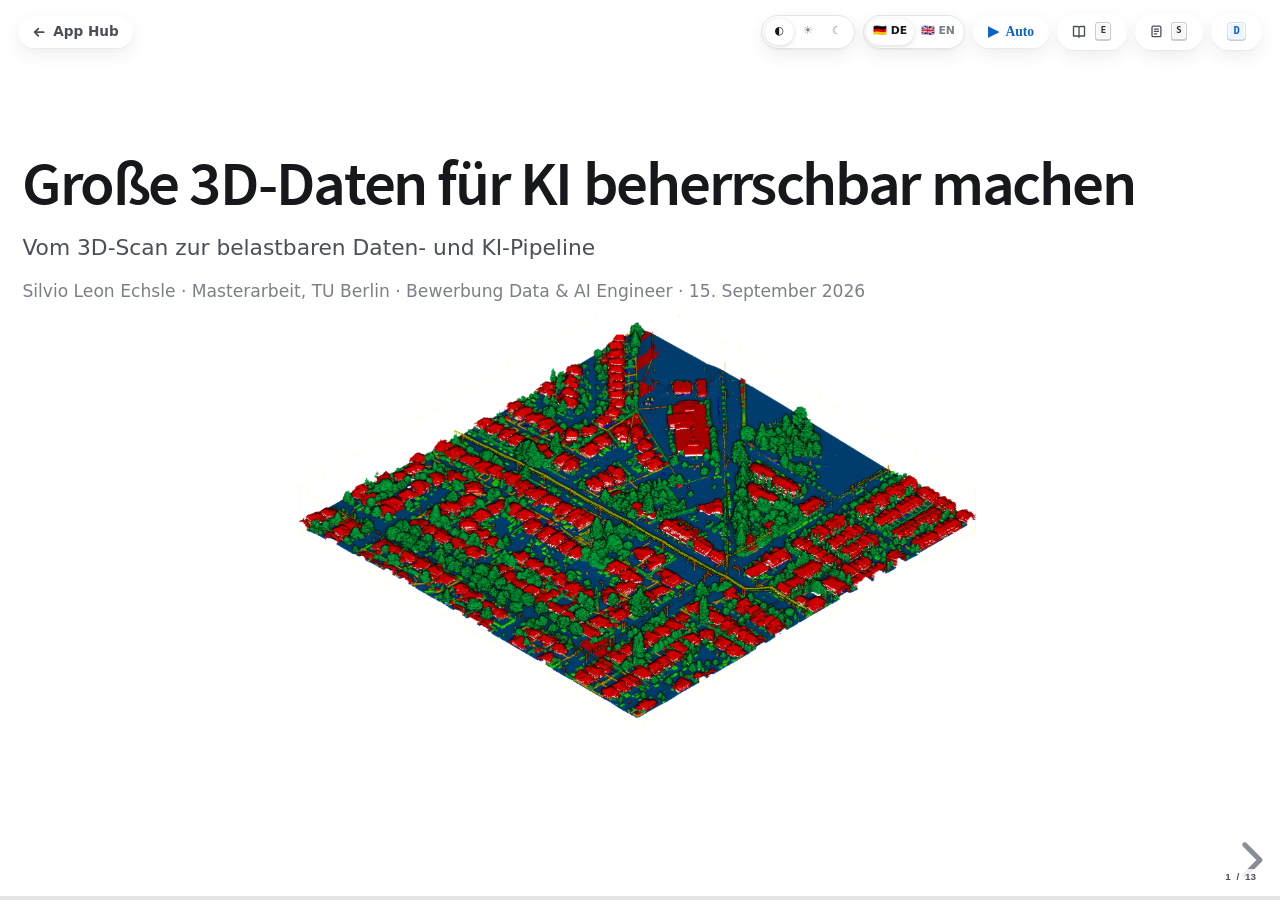
==== commit ef0b108b: "Add optional slide reading mode" ====
--- a/apps/point-cloud-toolkit/index.html
+++ b/apps/point-cloud-toolkit/index.html
@@ -1,6 +1,6 @@
 <!DOCTYPE html><html lang="de"><head><meta charset="utf-8"><meta name="viewport" content="width=device-width, initial-scale=1.0, maximum-scale=1.0, user-scalable=no, minimal-ui"><title>Große 3D-Daten für KI beherrschbar machen</title><meta name="author" content="Silvio Leon Echsle"><link rel="stylesheet" href="presentation/revealjs/dist/reset.css"><link rel="stylesheet" href="presentation/revealjs/dist/reveal.css"><link rel="stylesheet" href="presentation/revealjs/dist/theme/white.css" id="theme"><!--This CSS is generated by the Asciidoctor reveal.js converter to further integrate AsciiDoc's existing semantic with reveal.js--><link rel="stylesheet" href="presentation/deck-generated-1.css"><meta name="color-scheme" content="light dark">
 <meta name="description" content="Vom 3D-Scan zur belastbaren Daten- und KI-Pipeline – Bewerbungspräsentation Data &amp; AI Engineering">
-<link rel="stylesheet" href="presentation/deck.css?v=a5b13e53d294"></head><body><div class="reveal"><div class="slides"><section class="title" data-state="title"><h1>Große 3D-Daten für KI beherrschbar machen</h1><div class="preamble"><div class="paragraph subtitle"><p>Vom 3D-Scan zur belastbaren Daten- und KI-Pipeline</p></div>
+<link rel="stylesheet" href="presentation/deck.css?v=940a1cabdc3b"></head><body><div class="reveal"><div class="slides"><section class="title" data-state="title"><h1>Große 3D-Daten für KI beherrschbar machen</h1><div class="preamble"><div class="paragraph subtitle"><p>Vom 3D-Scan zur belastbaren Daten- und KI-Pipeline</p></div>
 <div class="paragraph meta"><p>Silvio Leon Echsle · Masterarbeit, TU Berlin · Bewerbung Data &amp; AI Engineer · 15. September 2026</p></div>
 <div class="imageblock title-scene"><img src="presentation/images/global_scene_pred_kdtree.png" alt="Klassifizierte große 3D-Szene"></div>
 <aside class="notes"><div class="ulist"><ul><li><p>Guten Morgen, vielen Dank für die Einladung</p></li><li><p>Ein Scanner erzeugt Millionen Punkte, aber noch kein Verständnis</p></li><li><p>Wie wird daraus eine belastbare KI-Lösung?</p></li><li><p>Masterarbeit an der TU Berlin</p></li><li><p>Zuerst die Daten selbst</p></li></ul></div></aside></div><p class="byline">
@@ -147,6 +147,16 @@
             title="Automatische Vertonung starten" aria-pressed="false">
       <span aria-hidden="true">▶</span><span class="autoplay-label">Auto</span>
     </button>
+    <button class="deck-reading" id="deck-reading" type="button"
+            title="Erklärung neben der Folie anzeigen" aria-controls="deck-reading-panel"
+            aria-expanded="false">
+      <svg viewBox="0 0 16 16" aria-hidden="true" focusable="false">
+        <path d="M2.5 2.5h4.25c.7 0 1.25.55 1.25 1.25v9.5c0-.7-.55-1.25-1.25-1.25H2.5zM13.5 2.5H9.25C8.55 2.5 8 3.05 8 3.75v9.5c0-.7.55-1.25 1.25-1.25h4.25z"
+              fill="none" stroke="currentColor" stroke-width="1.35" stroke-linejoin="round"></path>
+      </svg>
+      <span class="reading-label">Erklärung</span>
+      <kbd>E</kbd>
+    </button>
     <button class="deck-notes" id="deck-notes" type="button"
             title="Sprecheransicht in einem zweiten Fenster öffnen">
       <svg viewBox="0 0 16 16" aria-hidden="true" focusable="false">
@@ -164,8 +174,17 @@
     </a>
   </div>
 </div>
+<aside class="deck-reading-panel" id="deck-reading-panel" aria-hidden="true"
+       aria-label="Erklärung zur aktuellen Folie">
+  <button class="reading-close" id="reading-close" type="button"
+          aria-label="Erklärung schließen" title="Erklärung schließen">×</button>
+  <p class="reading-position" id="reading-position"></p>
+  <h2 class="reading-title" id="reading-title"></h2>
+  <p class="reading-copy" id="reading-copy" aria-live="polite"></p>
+  <p class="reading-hint">Die Erklärung folgt automatisch der aktuellen Folie.</p>
+</aside>
 <script src="browser-core.js" defer></script>
 <script src="evidence.js" defer></script>
 <script src="presentation/chunker-gallery-data.js?v=cbdd9478967f" defer></script>
 <script src="presentation/deck.js?v=8ca404a25050" defer></script>
-<script src="presentation/deck-preferences.js?v=df12e2d9b278" defer></script></body></html>+<script src="presentation/deck-preferences.js?v=b9f0aa1fa171" defer></script></body></html>
--- a/apps/point-cloud-toolkit/presentation/deck.css
+++ b/apps/point-cloud-toolkit/presentation/deck.css
@@ -79,6 +79,8 @@
 html[data-theme="dark"] .deck-back,
 html[data-theme="dark"] .deck-skip,
 html[data-theme="dark"] .deck-notes,
+html[data-theme="dark"] .deck-reading,
+html[data-theme="dark"] .deck-reading-panel,
 html[data-theme="dark"] .deck-autoplay {
   border-color: rgb(255 255 255 / 12%);
 }
@@ -95,6 +97,8 @@
   html:not([data-theme]) .deck-back,
   html:not([data-theme]) .deck-skip,
   html:not([data-theme]) .deck-notes,
+  html:not([data-theme]) .deck-reading,
+  html:not([data-theme]) .deck-reading-panel,
   html:not([data-theme]) .deck-autoplay {
     border-color: rgb(255 255 255 / 12%);
   }
@@ -870,12 +874,14 @@
   box-shadow: 0 1px 4px rgb(0 0 0 / 16%);
 }
 .deck-toggle button:focus-visible,
+.deck-reading:focus-visible,
 .deck-autoplay:focus-visible { outline: 3px solid #7fb2f0; outline-offset: 2px; }
 .language-toggle button { min-width: 2.9rem; }
 
 .deck-back,
 .deck-skip,
 .deck-notes,
+.deck-reading,
 .deck-autoplay {
   display: inline-flex;
   align-items: center;
@@ -900,9 +906,11 @@
 .deck-back { color: var(--label-2); }
 .deck-back:hover,
 .deck-skip:hover,
+.deck-reading:hover,
 .deck-autoplay:hover { background: color-mix(in srgb, var(--bg) 94%, transparent); }
 .deck-back:active,
 .deck-skip:active,
+.deck-reading:active,
 .deck-autoplay:active { transform: scale(0.965); }
 .deck-back:focus-visible,
 .deck-skip:focus-visible { outline: 3px solid #7fb2f0; outline-offset: 3px; }
@@ -928,6 +936,85 @@
   background: color-mix(in srgb, var(--bg) 62%, transparent);
 }
 
+.deck-reading {
+  cursor: pointer;
+  font-family: inherit;
+  color: var(--label-2);
+}
+.deck-reading.active { color: #fff; background: var(--accent); }
+.deck-reading svg { width: 1rem; height: 1rem; flex: none; }
+
+.deck-reading-panel {
+  position: fixed;
+  inset: 0 0 0 auto;
+  z-index: 34;
+  width: clamp(22rem, 29vw, 34rem);
+  box-sizing: border-box;
+  padding: 6.6rem 3rem 3rem;
+  background: color-mix(in srgb, var(--bg) 96%, transparent);
+  -webkit-backdrop-filter: blur(24px) saturate(150%);
+  backdrop-filter: blur(24px) saturate(150%);
+  border-left: 1px solid var(--separator);
+  box-shadow: -18px 0 45px rgb(0 0 0 / 9%);
+  color: var(--label);
+  transform: translateX(102%);
+  visibility: hidden;
+  transition: transform var(--dur) var(--spring), visibility 0s linear var(--dur);
+  overflow-y: auto;
+}
+.deck-reading-open .deck-reading-panel {
+  transform: translateX(0);
+  visibility: visible;
+  transition-delay: 0s;
+}
+.deck-reading-open .reveal {
+  width: calc(100vw - clamp(22rem, 29vw, 34rem));
+}
+.deck-reading-open .deck-actions {
+  margin-right: clamp(22rem, 29vw, 34rem);
+}
+.reading-close {
+  position: absolute;
+  top: 1.15rem;
+  right: 1.25rem;
+  width: 2.35rem;
+  height: 2.35rem;
+  border: 1px solid var(--separator);
+  border-radius: 50%;
+  background: transparent;
+  color: var(--label-2);
+  font: 300 1.65rem/1 system-ui, sans-serif;
+  cursor: pointer;
+}
+.reading-close:hover { color: var(--label); background: var(--fill); }
+.reading-close:focus-visible { outline: 3px solid #7fb2f0; outline-offset: 2px; }
+.reading-position {
+  margin: 0 0 0.9rem;
+  color: var(--accent);
+  font: 750 0.72rem/1.2 system-ui, sans-serif;
+  letter-spacing: 0.11em;
+}
+.reading-title {
+  margin: 0;
+  max-width: 27rem;
+  color: var(--label);
+  font: 720 clamp(1.55rem, 2.05vw, 2.2rem)/1.12 system-ui, -apple-system, "Segoe UI", sans-serif;
+  letter-spacing: -0.035em;
+}
+.reading-copy {
+  margin: 2rem 0 0;
+  max-width: 29rem;
+  color: var(--label-2);
+  font: 430 clamp(1.08rem, 1.25vw, 1.32rem)/1.58 system-ui, -apple-system, "Segoe UI", sans-serif;
+}
+.reading-hint {
+  margin: 2.25rem 0 0;
+  padding-top: 1rem;
+  border-top: 1px solid var(--separator);
+  color: var(--label-3);
+  font: 500 0.8rem/1.4 system-ui, sans-serif;
+}
+
 .deck-autoplay {
   cursor: pointer;
   font-family: inherit;
@@ -944,6 +1031,7 @@
 /* Die Notfall-PDF enthält nur Vortragsinhalt, keine Browser-Bedienelemente. */
 @media print {
   .deck-chrome,
+  .deck-reading-panel,
   .reveal .controls,
   .reveal .progress,
   .reveal .slide-number { display: none !important; }
@@ -969,7 +1057,7 @@
 
 @media (prefers-reduced-motion: reduce) {
   .reveal .slides section,
-  .deck-back, .deck-skip, .deck-toggle button, .deck-autoplay, .reveal .demo-cta {
+  .deck-back, .deck-skip, .deck-toggle button, .deck-reading, .deck-autoplay, .reveal .demo-cta {
     transition-duration: 1ms !important;
     animation-duration: 1ms !important;
   }
@@ -977,11 +1065,12 @@
   .deck-back:active,
   .deck-skip:active,
   .deck-toggle button:active,
+  .deck-reading:active,
   .deck-autoplay:active { transform: none; }
 }
 
 @media (prefers-reduced-transparency: reduce) {
-  .deck-back, .deck-skip, .deck-notes, .deck-toggle, .deck-autoplay, .reveal .slide-number {
+  .deck-back, .deck-skip, .deck-notes, .deck-reading, .deck-toggle, .deck-autoplay, .reveal .slide-number {
     background: #ffffff;
     -webkit-backdrop-filter: none;
     backdrop-filter: none;
@@ -991,7 +1080,7 @@
 
 @media (prefers-contrast: more) {
   :root { --label-2: #33373d; --label-3: #55595f; --separator: #b9bcc3; }
-  .deck-back, .deck-skip, .deck-notes, .deck-toggle, .deck-autoplay { background: var(--bg); border-color: #55595f; }
+  .deck-back, .deck-skip, .deck-notes, .deck-reading, .deck-toggle, .deck-autoplay { background: var(--bg); border-color: #55595f; }
   .reveal .callout { border-left-width: 6px; }
 }
 
@@ -999,10 +1088,14 @@
 @media (max-width: 900px) {
   .deck-chrome { padding: 0.6rem; }
   .deck-back span { display: none; }
+  .deck-reading-open .reveal { width: 100vw; }
+  .deck-reading-open .deck-actions { margin-right: 0; }
+  .deck-reading-panel { width: min(92vw, 32rem); padding: 5.5rem 1.6rem 2rem; }
 }
 
 @media (max-width: 1800px) {
   .deck-notes > span:not([aria-hidden]),
+  .deck-reading .reading-label,
   .deck-skip .skip-label { display: none; }
 }
 
